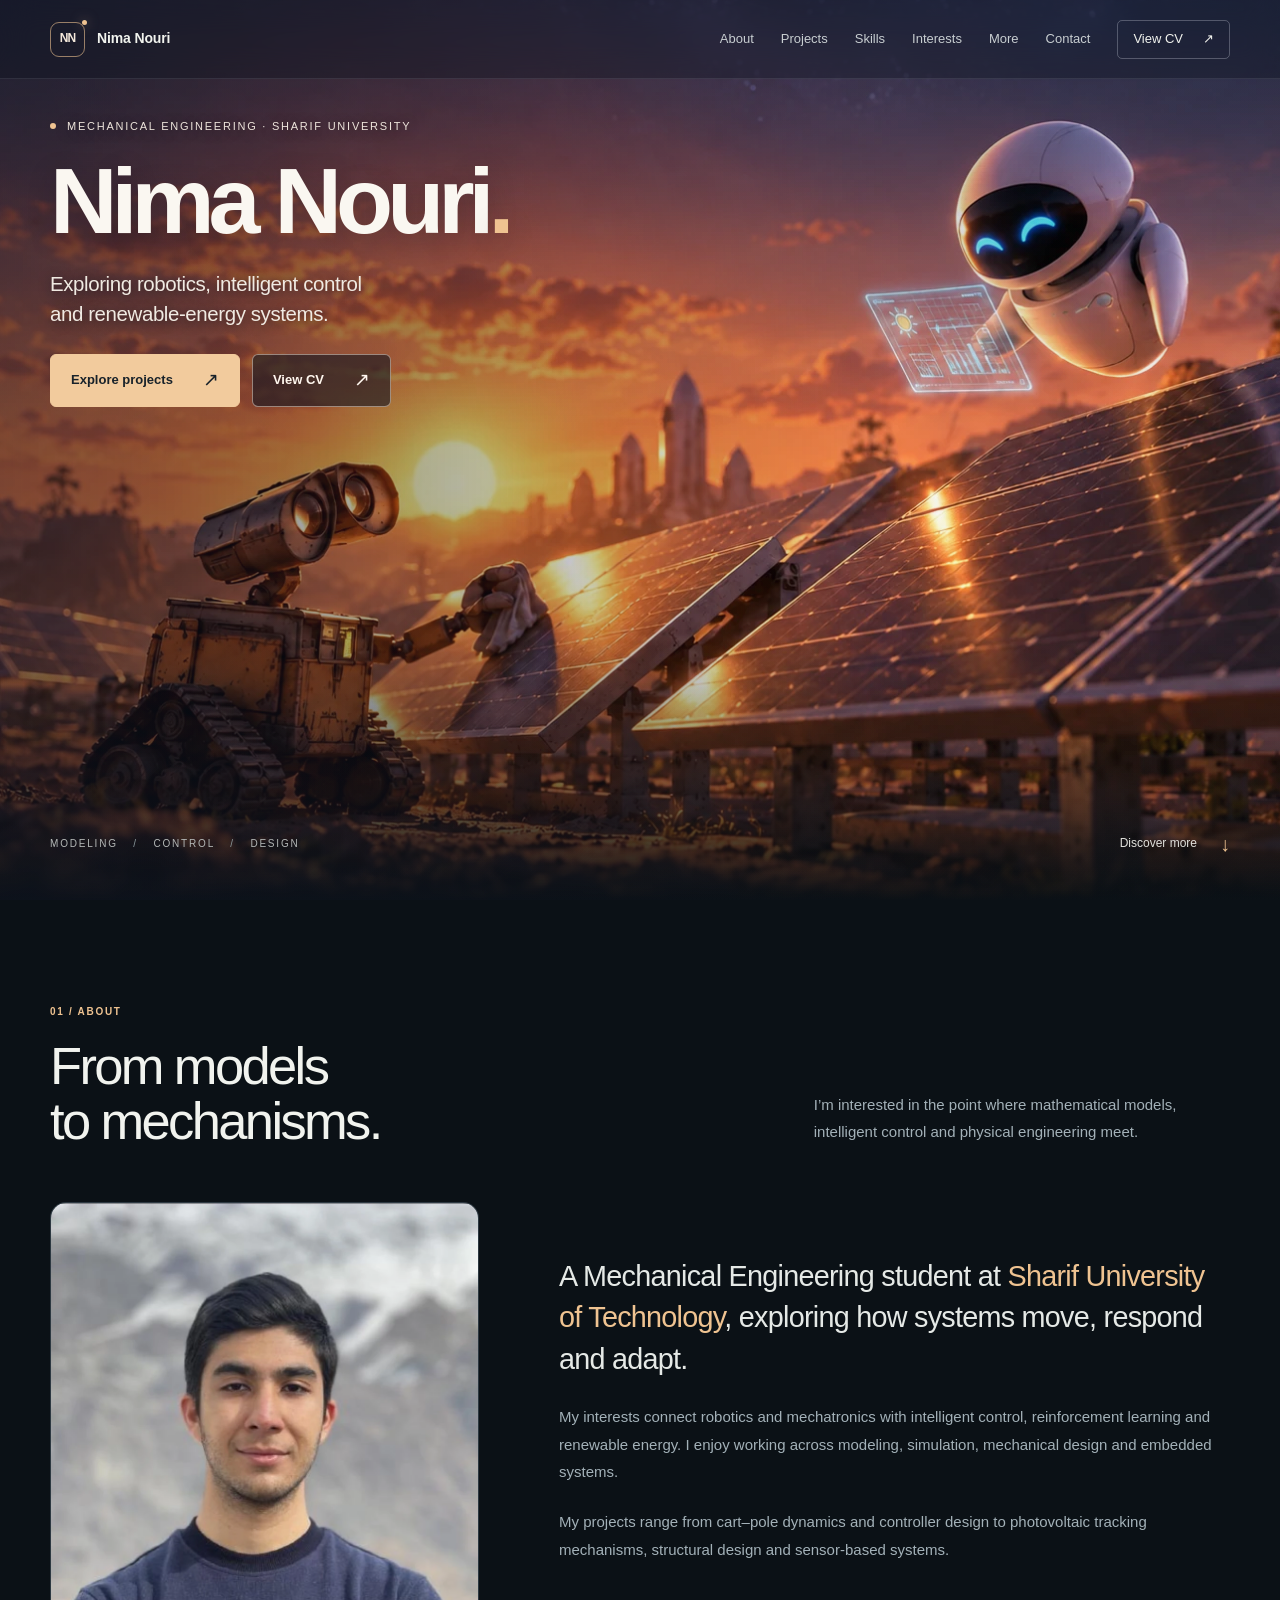
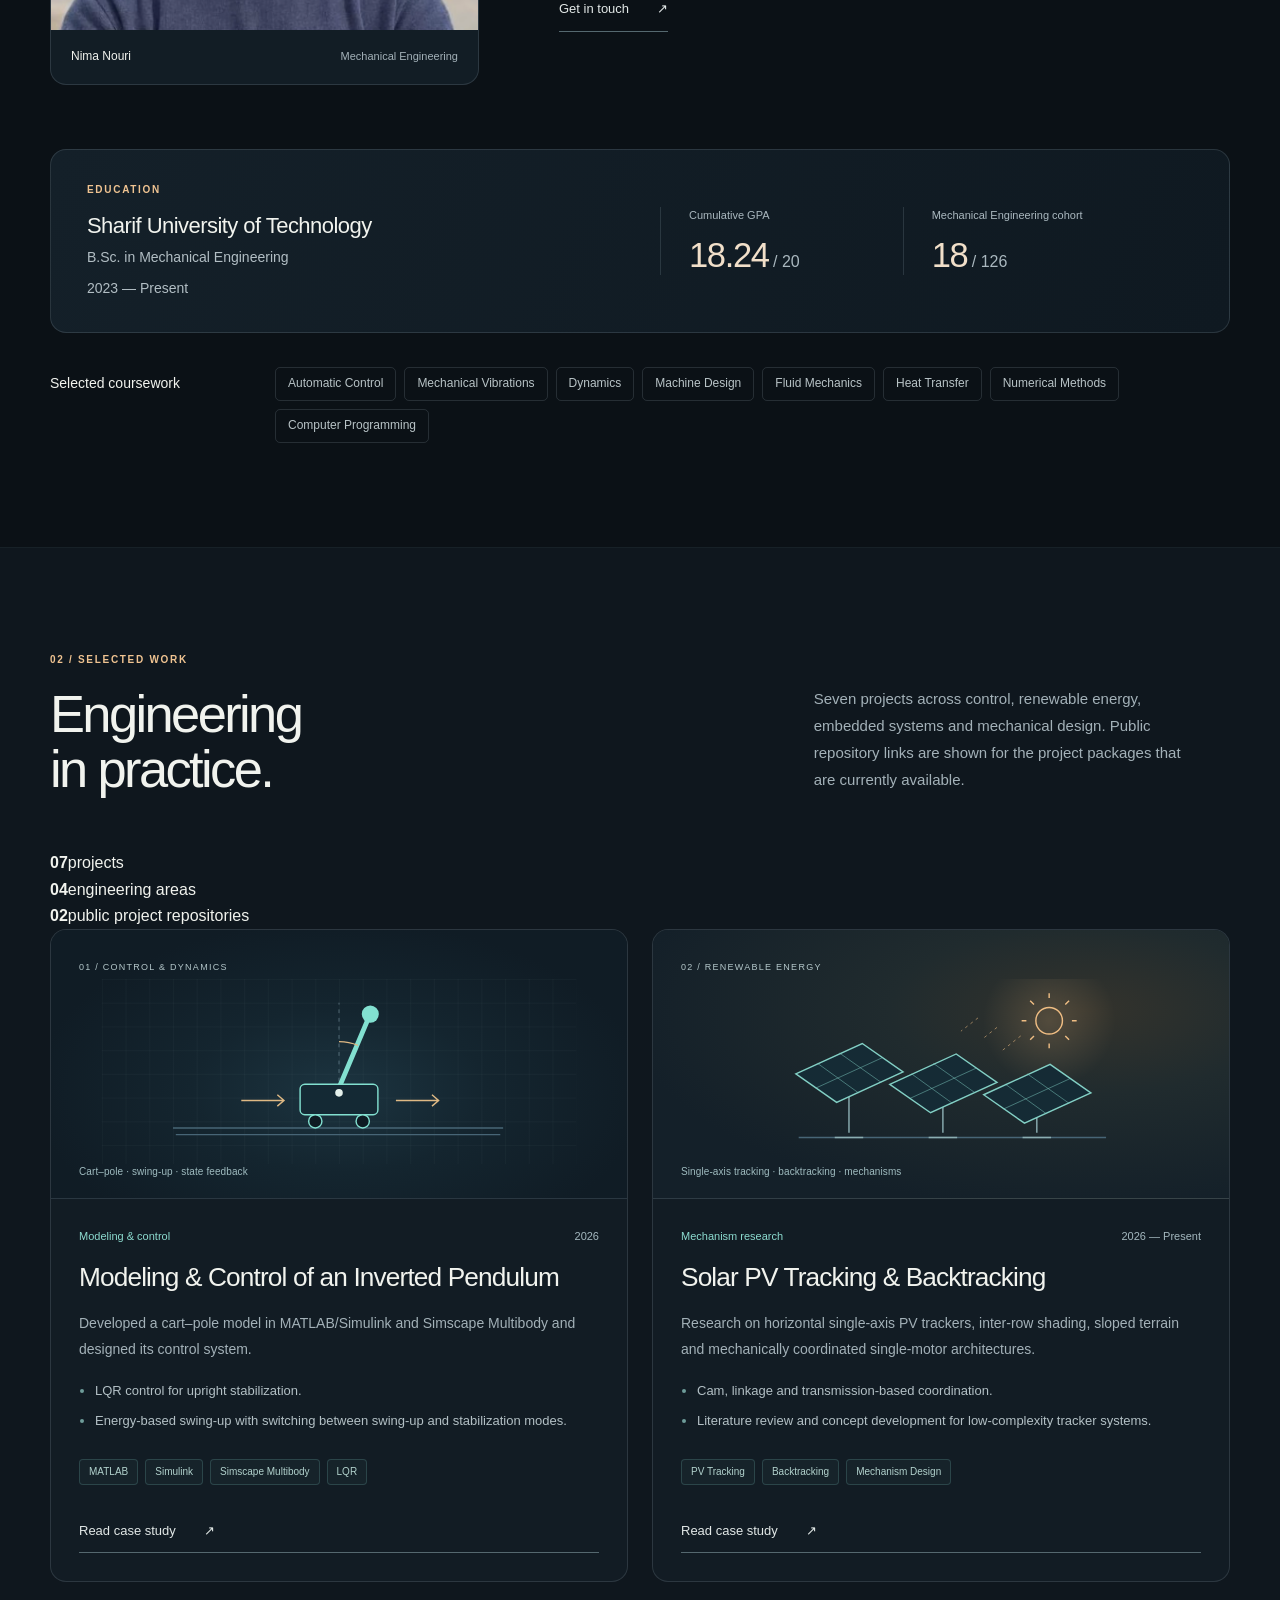
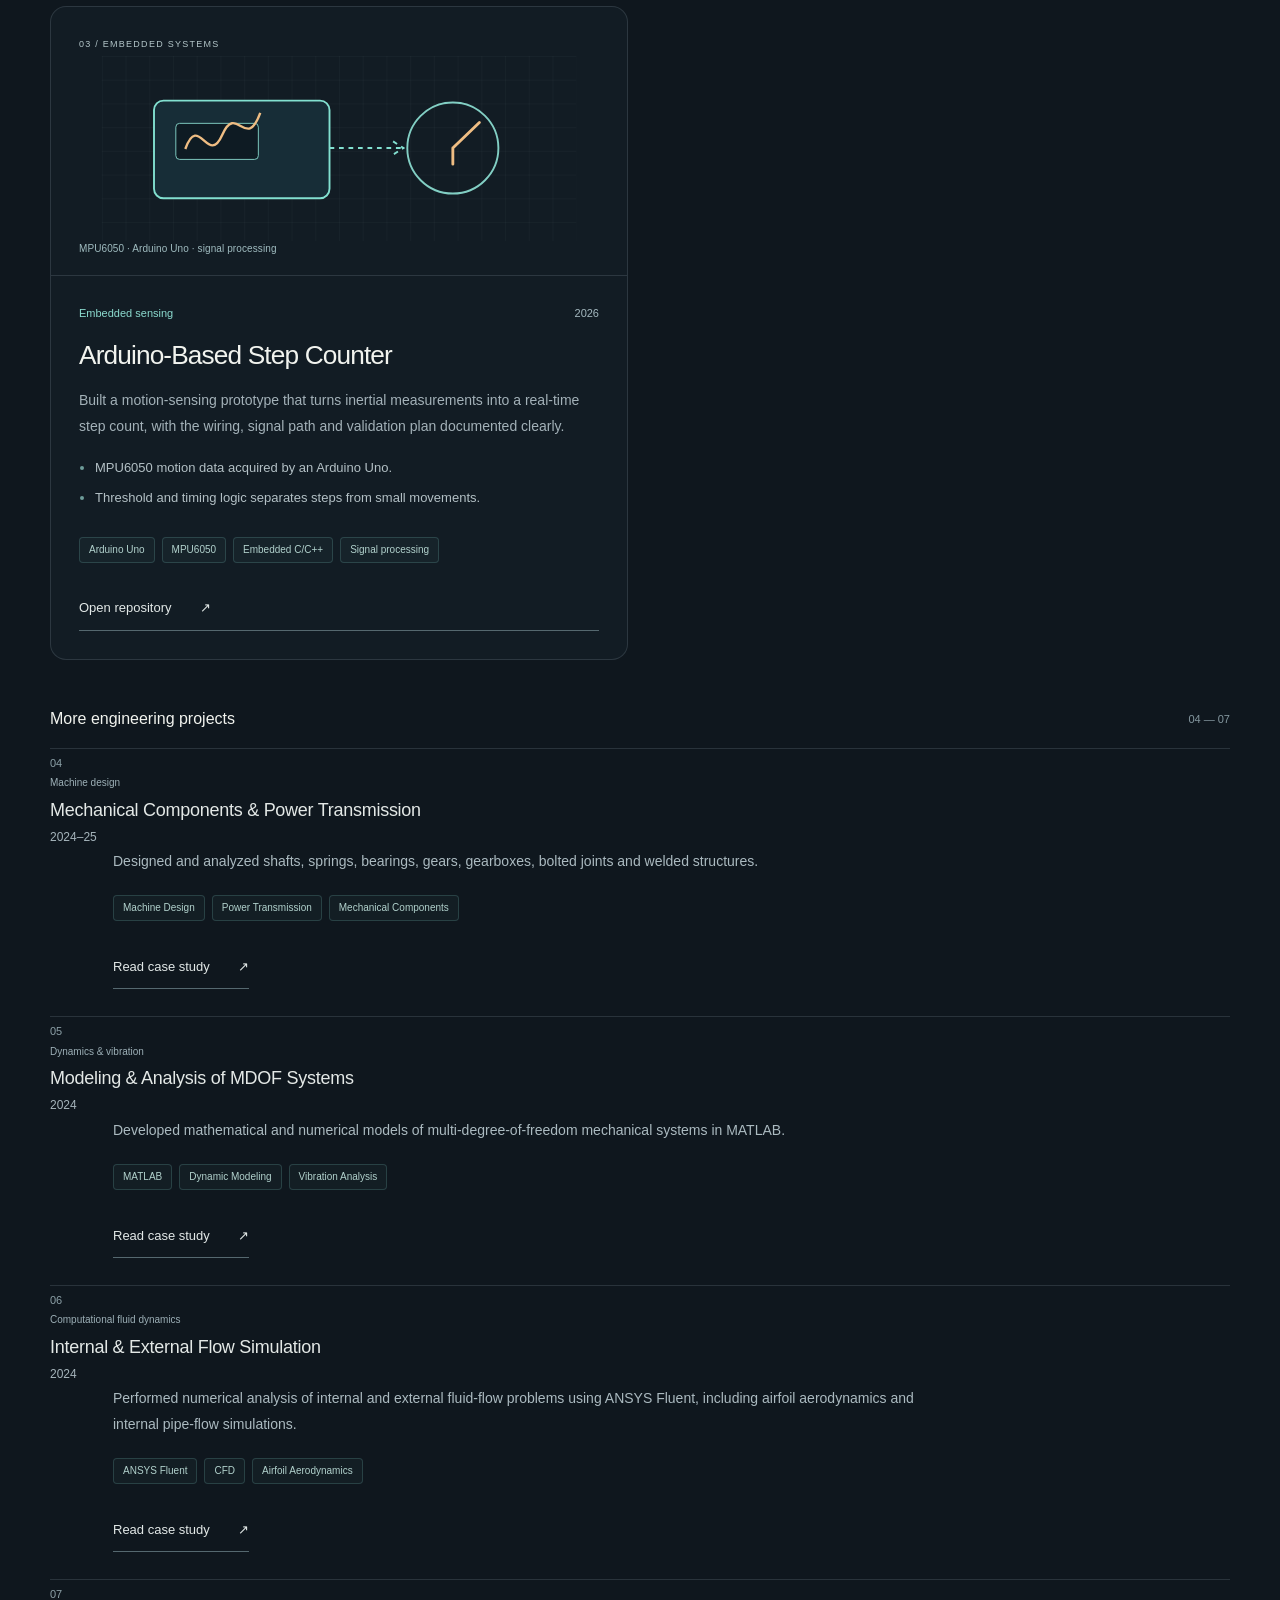
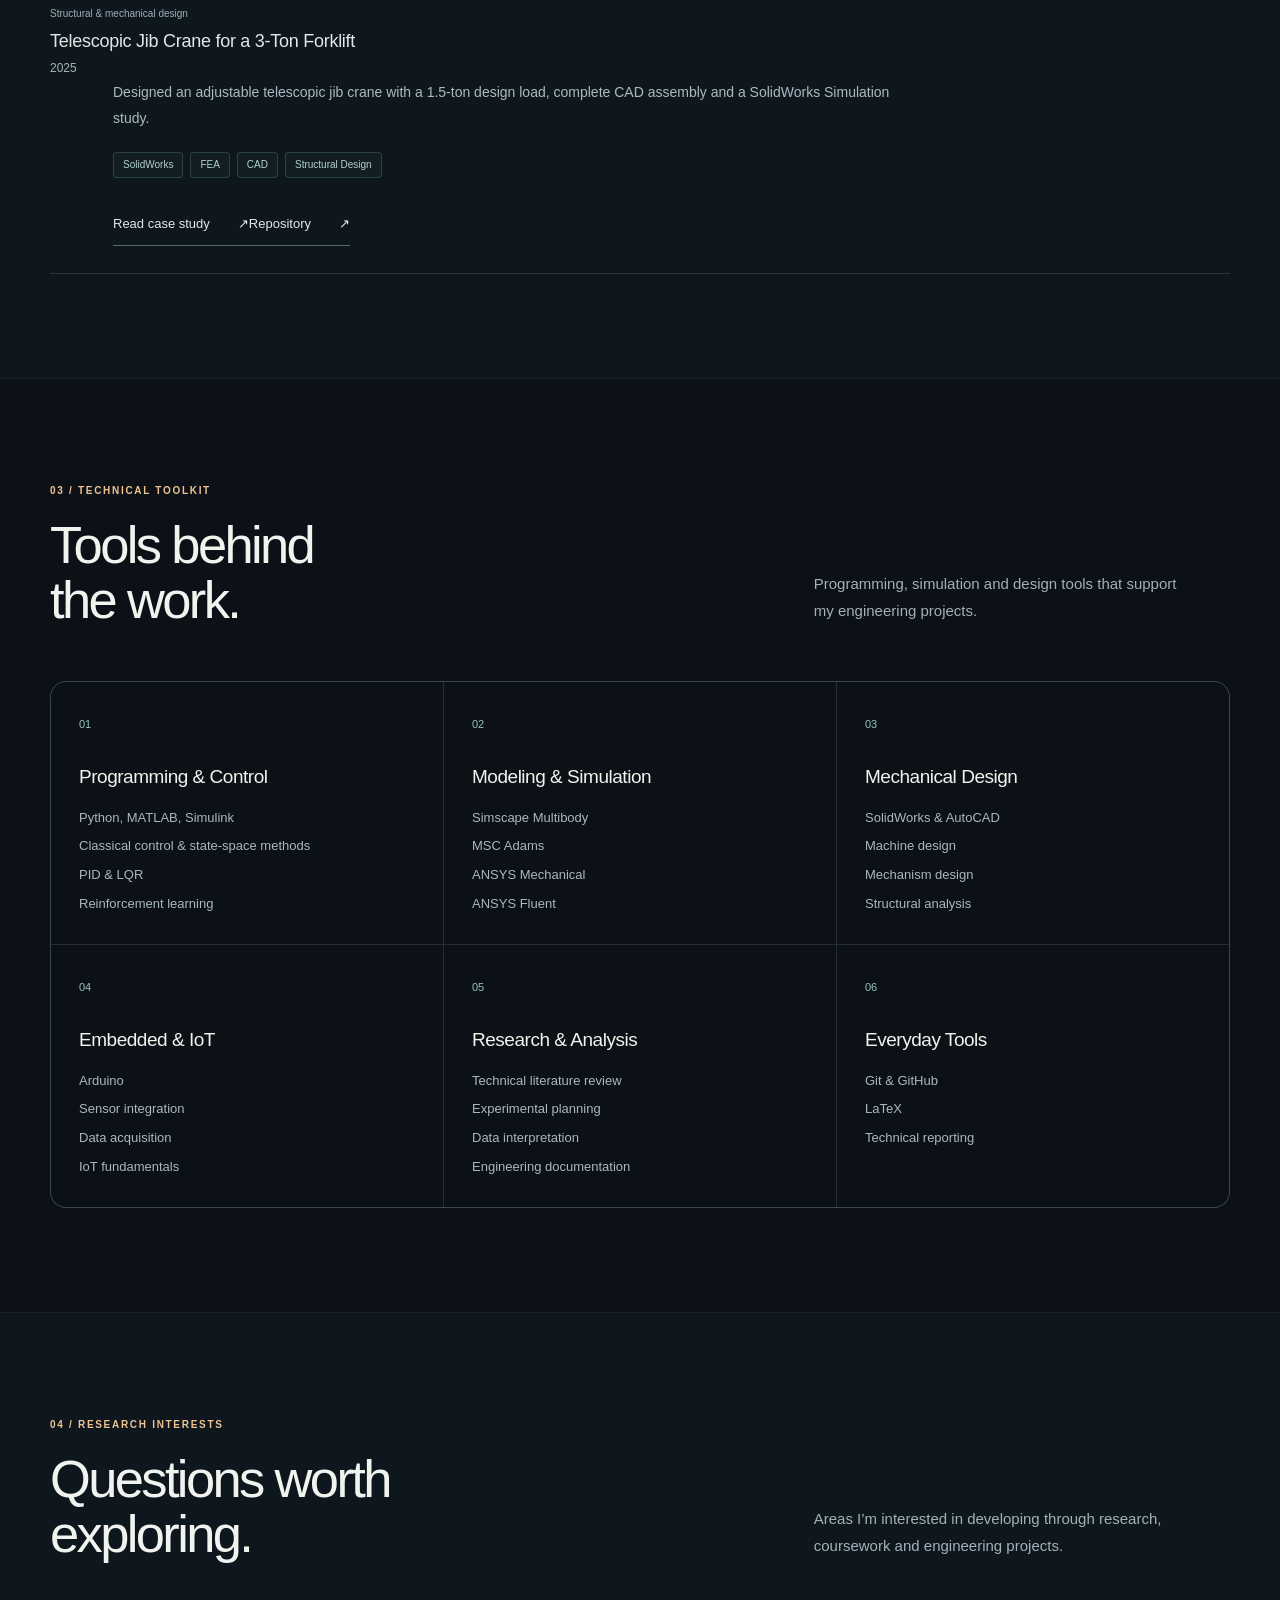
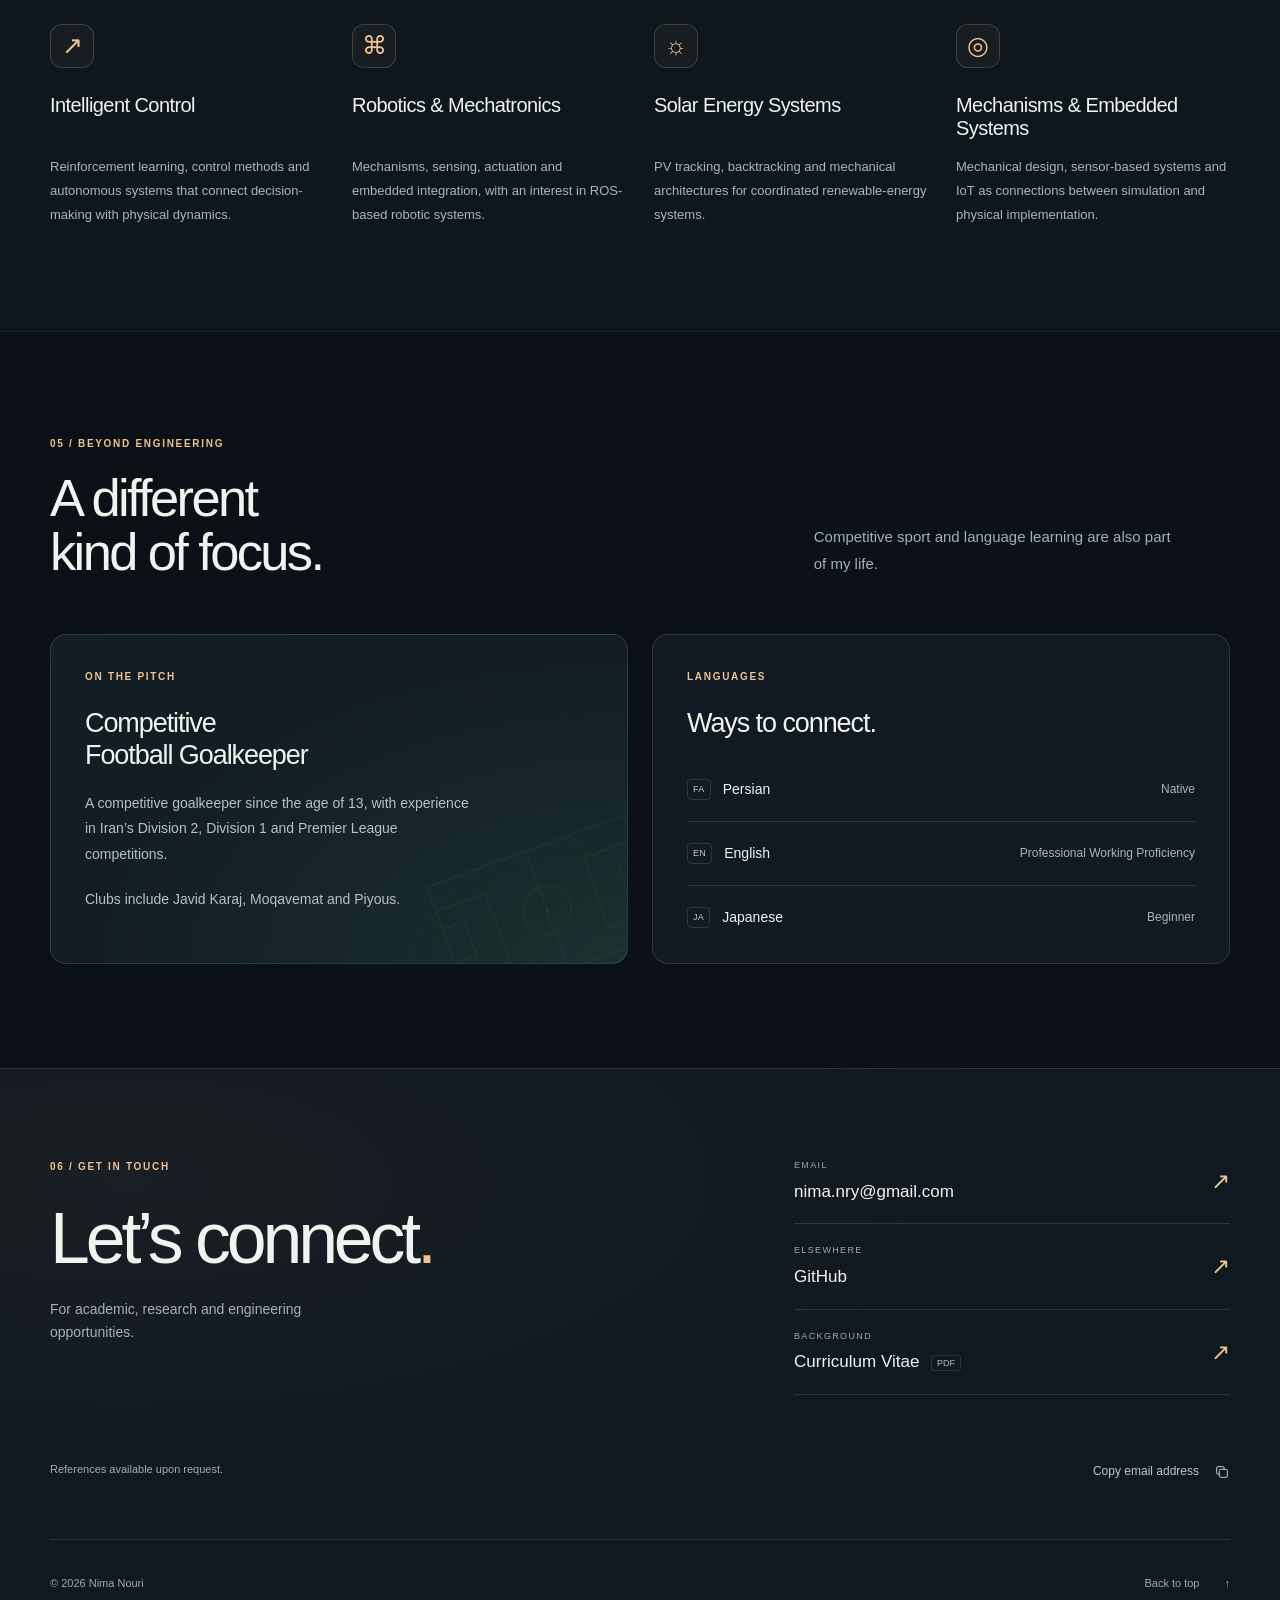
==== index.html @ 1e8398ad "Update index.html" ====
<!doctype html>
<html lang="en">
<head>
  <meta charset="utf-8">
  <meta name="viewport" content="width=device-width, initial-scale=1">
  <meta name="description" content="Nima Nouri | Mechanical Engineering Portfolio. Projects in robotics, intelligent control, mechanical design and renewable energy. Explore projects in robotics, intelligent control, mechanical design and solar energy.">
  <meta name="theme-color" content="#0b1116">
  <meta property="og:type" content="website">
  <meta property="og:title" content="Nima Nouri | Mechanical Engineering Portfolio">
  <meta property="og:description" content="Robotics, intelligent control and renewable-energy systems. Engineering projects and academic background at Sharif University of Technology.">
  <meta property="og:url" content="https://nima-nry.github.io/portfolio/">
  <meta property="og:image" content="https://nima-nry.github.io/portfolio/assets/hero-robot-solar.webp">
  <meta name="twitter:card" content="summary_large_image">
  <meta name="twitter:title" content="Nima Nouri | Mechanical Engineering Portfolio">
  <meta name="twitter:description" content="Robotics, intelligent control, mechanical design and renewable-energy systems.">
  <meta name="twitter:image" content="https://nima-nry.github.io/portfolio/assets/hero-robot-solar.webp">
  <title>Nima Nouri | Mechanical Engineering Portfolio</title>
  <link rel="canonical" href="https://nima-nry.github.io/portfolio/">
  <link rel="icon" href="assets/favicon.svg" type="image/svg+xml">
  <link rel="preload" href="assets/hero-robot-solar.webp" as="image" type="image/webp" fetchpriority="high">
  <link rel="stylesheet" href="styles.css">
  <script src="script.js" defer></script>
  <script type="application/ld+json">{
    "@context":"https://schema.org",
    "@type":"Person",
    "name":"Nima Nouri",
    "url":"https://nima-nry.github.io/portfolio/",
    "sameAs":["https://github.com/nima-nry"],
    "jobTitle":"Mechanical Engineering Student",
    "alumniOf":{"@type":"CollegeOrUniversity","name":"Sharif University of Technology"},
    "knowsAbout":["Robotics","Intelligent control","Mechanical design","Renewable energy"]
  }</script>
</head>
<body>
  <a class="skip-link" href="#main-content">Skip to content</a>
  <header class="site-header">
    <div class="header-inner shell">
      <a class="brand" href="#top" aria-label="Nima Nouri, home">
        <span class="brand-mark" aria-hidden="true">NN<span></span></span>
        <span class="brand-text">Nima Nouri</span>
      </a>
      <nav class="nav" id="primary-navigation" aria-label="Primary navigation">
        <a href="#about">About</a><a href="#projects">Projects</a><a href="#skills">Skills</a><a href="#interests">Interests</a><a href="#beyond">More</a><a href="#contact">Contact</a>
        <a class="nav-cv" href="assets/Nima-Nouri-CV.pdf" target="_blank" rel="noopener noreferrer" aria-label="View CV, PDF, opens in a new tab">View CV <span aria-hidden="true">↗</span></a>
      </nav>
      <button class="menu-button" type="button" aria-label="Open navigation" aria-expanded="false" aria-controls="primary-navigation"><span></span><span></span></button>
    </div>
  </header>

  <main id="main-content" tabindex="-1">
    <section class="hero" id="top" aria-labelledby="hero-title">
      <div class="hero-visual" aria-hidden="true">
        <picture><source srcset="assets/hero-robot-solar.webp" type="image/webp"><img class="hero-image" src="assets/hero-robot-solar.png" width="1683" height="935" alt="" fetchpriority="high" decoding="async"></picture>
      </div>
      <div class="hero-shade" aria-hidden="true"></div>
      <div class="hero-content shell">
        <p class="hero-eyebrow"><span aria-hidden="true"></span> Mechanical Engineering · Sharif University</p>
        <h1 id="hero-title">Nima Nouri<span class="title-dot">.</span></h1>
        <p class="hero-description">Exploring robotics, intelligent control<br class="desktop-break"> and renewable-energy systems.</p>
        <div class="hero-actions">
          <a class="button button-primary" href="#projects">Explore projects <span aria-hidden="true">↗</span></a>
          <a class="button button-ghost" href="assets/Nima-Nouri-CV.pdf" target="_blank" rel="noopener noreferrer" aria-label="View CV, PDF, opens in a new tab">View CV <span aria-hidden="true">↗</span></a>
        </div>
      </div>
      <div class="hero-footer shell"><p>MODELING <span>/</span> CONTROL <span>/</span> DESIGN</p><a class="scroll-link" href="#about">Discover more <span aria-hidden="true">↓</span></a></div>
    </section>

    <section class="section shell" id="about" aria-labelledby="about-title">
      <div class="section-heading reveal">
        <div><p class="eyebrow">01 / ABOUT</p><h2 id="about-title">From models<br>to mechanisms.</h2></div>
        <p>I’m interested in the point where mathematical models, intelligent control and physical engineering meet.</p>
      </div>
      <div class="about-layout">
        <figure class="about-photo reveal">
          <picture><source srcset="assets/nima-profile.webp" type="image/webp"><img src="assets/nima-profile.png" alt="Portrait of Nima Nouri" width="919" height="903" loading="lazy" decoding="async"></picture>
          <figcaption><span>Nima Nouri</span><span>Mechanical Engineering</span></figcaption>
        </figure>
        <div class="about-copy reveal">
          <p class="about-lead">A Mechanical Engineering student at <span>Sharif University of Technology</span>, exploring how systems move, respond and adapt.</p>
          <p>My interests connect robotics and mechatronics with intelligent control, reinforcement learning and renewable energy. I enjoy working across modeling, simulation, mechanical design and embedded systems.</p>
          <p>My projects range from cart–pole dynamics and controller design to photovoltaic tracking mechanisms, structural design and sensor-based systems.</p>
          <a class="text-link" href="#contact">Get in touch <span aria-hidden="true">↗</span></a>
        </div>
      </div>
      <div class="education-card reveal">
        <div class="education-main"><p class="eyebrow">EDUCATION</p><h3>Sharif University of Technology</h3><p>B.Sc. in Mechanical Engineering</p><p class="education-date"><time datetime="2023">2023</time> — Present</p></div>
        <dl class="academic-stats"><div><dt>Cumulative GPA</dt><dd>18.24<span> / 20</span></dd></div><div><dt>Mechanical Engineering cohort</dt><dd>18<span> / 126</span></dd></div></dl>
      </div>
      <div class="coursework reveal"><h3>Selected coursework</h3><ul class="course-list"><li>Automatic Control</li><li>Mechanical Vibrations</li><li>Dynamics</li><li>Machine Design</li><li>Fluid Mechanics</li><li>Heat Transfer</li><li>Numerical Methods</li><li>Computer Programming</li></ul></div>
    </section>

    <section class="section section-tinted" id="projects" aria-labelledby="projects-title">
      <div class="shell">
        <div class="section-heading reveal">
          <div><p class="eyebrow">02 / SELECTED WORK</p><h2 id="projects-title">Engineering<br>in practice.</h2></div>
          <p>Seven projects across control, renewable energy, embedded systems and mechanical design. Public repository links are shown for the project packages that are currently available.</p>
        </div>
        <div class="project-facts reveal" aria-label="Portfolio project summary"><div><strong>07</strong><span>projects</span></div><div><strong>04</strong><span>engineering areas</span></div><div><strong>02</strong><span>public project repositories</span></div></div>
        <div class="featured-projects">
          <article class="featured-card reveal" aria-labelledby="pendulum-title">
            <div class="project-visual control-visual" aria-hidden="true">
              <span class="visual-label">01 / CONTROL &amp; DYNAMICS</span>
              <svg viewBox="0 0 500 195" fill="none" focusable="false">
                <defs><pattern id="control-grid" width="25" height="25" patternUnits="userSpaceOnUse"><path d="M25 0H0V25" stroke="#92b0ba" stroke-opacity=".08"/></pattern></defs>
                <path fill="url(#control-grid)" d="M0 0h500v195H0z"/><path d="M75 157H423M78 164H420" stroke="#476576" stroke-width="1.5"/>
                <path d="M250 117V25" stroke="#92b0ba" stroke-opacity=".5" stroke-dasharray="4 5"/><path d="M249 117L282 39" stroke="#82e0d0" stroke-width="5" stroke-linecap="round"/><circle cx="283" cy="37" r="9" fill="#82e0d0"/>
                <path d="M250 66a51 51 0 0 1 20 4" stroke="#dfb984" stroke-width="1.5"/><rect x="209" y="111" width="82" height="32" rx="5" fill="#142934" stroke="#82e0d0" stroke-width="1.5"/>
                <circle cx="225" cy="150" r="7" fill="#0e1b23" stroke="#82e0d0" stroke-width="1.5"/><circle cx="275" cy="150" r="7" fill="#0e1b23" stroke="#82e0d0" stroke-width="1.5"/><circle cx="250" cy="120" r="4" fill="#e4f0eb"/>
                <path d="M147 128H192m-7-6 7 6-7 6M310 128H355m-7-6 7 6-7 6" stroke="#dfb984" stroke-width="1.5"/>
              </svg>
              <span class="visual-caption">Cart–pole · swing-up · state feedback</span>
            </div>
            <div class="featured-content">
              <div class="project-meta"><span>Modeling &amp; control</span><time datetime="2026">2026</time></div>
              <h3 id="pendulum-title">Modeling &amp; Control of an Inverted Pendulum</h3>
              <p>Developed a cart–pole model in MATLAB/Simulink and Simscape Multibody and designed its control system.</p>
              <ul class="project-points"><li>LQR control for upright stabilization.</li><li>Energy-based swing-up with switching between swing-up and stabilization modes.</li></ul>
              <ul class="tags" aria-label="Project tools"><li>MATLAB</li><li>Simulink</li><li>Simscape Multibody</li><li>LQR</li></ul>
              <a class="text-link" href="projects/inverted-pendulum.html">Read case study <span aria-hidden="true">↗</span></a>
            </div>
          </article>
          <article class="featured-card reveal" aria-labelledby="solar-title">
            <div class="project-visual solar-visual" aria-hidden="true">
              <span class="visual-label">02 / RENEWABLE ENERGY</span>
              <svg viewBox="0 0 500 195" fill="none" focusable="false">
                <defs><radialGradient id="sun-glow"><stop stop-color="#ffca8b" stop-opacity=".17"/><stop offset="1" stop-color="#ffca8b" stop-opacity="0"/></radialGradient></defs>
                <circle cx="364" cy="44" r="70" fill="url(#sun-glow)"/><circle cx="364" cy="44" r="14" stroke="#efbd83" stroke-width="1.5"/>
                <path d="M364 20V15m0 58v-5m24-24h5m-58 0h5m41-17 4-4m-41 41 4-4m33 0 4 4m-41-41 4 4" stroke="#efbd83" stroke-width="1.5"/><path d="M100 167H424" stroke="#476576" stroke-width="1.5"/>
                <g stroke="#8baeb2" stroke-width="1.5"><path d="M153 113v49m-15 5h30M252 124v38m-15 5h30M351 135v27m-15 5h30"/></g>
                <g fill="#152b35" stroke="#82cfc4" stroke-width="1.5"><path d="m97 100 70-32 43 30-70 32zM196 111l70-32 43 30-70 32zM295 122l70-32 43 30-70 32z"/></g>
                <g stroke="#82cfc4" stroke-opacity=".5"><path d="m120 89 43 31m-20-42 44 31m-69 6 70-32M219 100l43 31m-20-42 44 31m-69 6 70-32M318 111l43 31m-20-42 44 31m-69 6 70-32"/></g>
                <path d="m334 60-19 15m-6-24-15 12m-5-22-18 14" stroke="#efbd83" stroke-opacity=".6" stroke-dasharray="3 4"/>
              </svg>
              <span class="visual-caption">Single-axis tracking · backtracking · mechanisms</span>
            </div>
            <div class="featured-content">
              <div class="project-meta"><span>Mechanism research</span><span><time datetime="2026">2026</time> — Present</span></div>
              <h3 id="solar-title">Solar PV Tracking &amp; Backtracking</h3>
              <p>Research on horizontal single-axis PV trackers, inter-row shading, sloped terrain and mechanically coordinated single-motor architectures.</p>
              <ul class="project-points"><li>Cam, linkage and transmission-based coordination.</li><li>Literature review and concept development for low-complexity tracker systems.</li></ul>
              <ul class="tags" aria-label="Project topics"><li>PV Tracking</li><li>Backtracking</li><li>Mechanism Design</li></ul>
              <a class="text-link" href="projects/solar-pv-tracking.html">Read case study <span aria-hidden="true">↗</span></a>
            </div>
          </article>
          <article class="featured-card step-counter-card reveal" aria-labelledby="step-counter-title">
            <div class="project-visual step-counter-visual" aria-hidden="true">
              <span class="visual-label">03 / EMBEDDED SYSTEMS</span>
              <svg viewBox="0 0 500 195" fill="none" focusable="false"><defs><pattern id="step-grid" width="25" height="25" patternUnits="userSpaceOnUse"><path d="M25 0H0V25" stroke="#92b0ba" stroke-opacity=".08"/></pattern></defs><path fill="url(#step-grid)" d="M0 0h500v195H0z"/><rect x="55" y="47" width="185" height="103" rx="10" fill="#172d37" stroke="#82e0d0" stroke-width="2"/><rect x="78" y="71" width="87" height="38" rx="4" fill="#0e1b23" stroke="#82cfc4"/><path d="M88 98c14-39 24 19 39-15s25 18 40-23" stroke="#efbd83" stroke-width="2.5"/><circle cx="370" cy="97" r="48" stroke="#82cfc4" stroke-width="2"/><path d="M370 97l28-27M370 97v17" stroke="#efbd83" stroke-width="3" stroke-linecap="round"/><path d="M240 97h78m-11-7 11 7-11 7" stroke="#82e0d0" stroke-width="2" stroke-dasharray="5 5"/></svg>
              <span class="visual-caption">MPU6050 · Arduino Uno · signal processing</span>
            </div>
            <div class="featured-content">
              <div class="project-meta"><span>Embedded sensing</span><time datetime="2026">2026</time></div>
              <h3 id="step-counter-title">Arduino-Based Step Counter</h3>
              <p>Built a motion-sensing prototype that turns inertial measurements into a real-time step count, with the wiring, signal path and validation plan documented clearly.</p>
              <ul class="project-points"><li>MPU6050 motion data acquired by an Arduino Uno.</li><li>Threshold and timing logic separates steps from small movements.</li></ul>
              <ul class="tags" aria-label="Project tools"><li>Arduino Uno</li><li>MPU6050</li><li>Embedded C/C++</li><li>Signal processing</li></ul>
              <a class="text-link" href="https://github.com/nima-nry/arduino-step-counter" target="_blank" rel="noopener noreferrer">Open repository <span aria-hidden="true">↗</span></a>
            </div>
          </article>
        </div>
        <div class="project-archive reveal">
          <div class="archive-heading"><h3>More engineering projects</h3><span>04 — 07</span></div>
          <article class="project-row"><div class="project-row-main"><span class="project-index">04</span><span class="project-summary"><span class="project-category">Machine design</span><span class="project-name">Mechanical Components &amp; Power Transmission</span></span><span class="project-year"><time datetime="2024">2024</time>–<time datetime="2025">25</time></span></div><div class="project-detail"><p>Designed and analyzed shafts, springs, bearings, gears, gearboxes, bolted joints and welded structures.</p><ul class="tags" aria-label="Project topics"><li>Machine Design</li><li>Power Transmission</li><li>Mechanical Components</li></ul><a class="text-link" href="projects/machine-design.html">Read case study <span aria-hidden="true">↗</span></a></div></article>
          <article class="project-row"><div class="project-row-main"><span class="project-index">05</span><span class="project-summary"><span class="project-category">Dynamics &amp; vibration</span><span class="project-name">Modeling &amp; Analysis of MDOF Systems</span></span><time datetime="2024">2024</time></div><div class="project-detail"><p>Developed mathematical and numerical models of multi-degree-of-freedom mechanical systems in MATLAB.</p><ul class="tags" aria-label="Project tools"><li>MATLAB</li><li>Dynamic Modeling</li><li>Vibration Analysis</li></ul><a class="text-link" href="projects/mdof-vibration.html">Read case study <span aria-hidden="true">↗</span></a></div></article>
          <article class="project-row"><div class="project-row-main"><span class="project-index">06</span><span class="project-summary"><span class="project-category">Computational fluid dynamics</span><span class="project-name">Internal &amp; External Flow Simulation</span></span><time datetime="2024">2024</time></div><div class="project-detail"><p>Performed numerical analysis of internal and external fluid-flow problems using ANSYS Fluent, including airfoil aerodynamics and internal pipe-flow simulations.</p><ul class="tags" aria-label="Project tools"><li>ANSYS Fluent</li><li>CFD</li><li>Airfoil Aerodynamics</li></ul><a class="text-link" href="projects/cfd-simulations.html">Read case study <span aria-hidden="true">↗</span></a></div></article>
          <article class="project-row project-row-crane"><div class="project-row-main"><span class="project-index">07</span><span class="project-summary"><span class="project-category">Structural &amp; mechanical design</span><span class="project-name">Telescopic Jib Crane for a 3-Ton Forklift</span></span><time datetime="2025">2025</time></div><div class="project-detail"><p>Designed an adjustable telescopic jib crane with a 1.5-ton design load, complete CAD assembly and a SolidWorks Simulation study.</p><ul class="tags" aria-label="Project tools"><li>SolidWorks</li><li>FEA</li><li>CAD</li><li>Structural Design</li></ul><div class="project-links"><a class="text-link" href="projects/jib-crane.html">Read case study <span aria-hidden="true">↗</span></a><a class="text-link" href="https://github.com/nima-nry/jib-crane-project" target="_blank" rel="noopener noreferrer">Repository <span aria-hidden="true">↗</span></a></div></div></article>
        </div>
      </div>
    </section>

    <section class="section shell" id="skills" aria-labelledby="skills-title">
      <div class="section-heading reveal"><div><p class="eyebrow">03 / TECHNICAL TOOLKIT</p><h2 id="skills-title">Tools behind<br>the work.</h2></div><p>Programming, simulation and design tools that support my engineering projects.</p></div>
      <div class="skill-groups">
        <article class="skill-group reveal"><span class="skill-number">01</span><h3>Programming &amp; Control</h3><ul><li>Python, MATLAB, Simulink</li><li>Classical control &amp; state-space methods</li><li>PID &amp; LQR</li><li>Reinforcement learning</li></ul></article>
        <article class="skill-group reveal"><span class="skill-number">02</span><h3>Modeling &amp; Simulation</h3><ul><li>Simscape Multibody</li><li>MSC Adams</li><li>ANSYS Mechanical</li><li>ANSYS Fluent</li></ul></article>
        <article class="skill-group reveal"><span class="skill-number">03</span><h3>Mechanical Design</h3><ul><li>SolidWorks &amp; AutoCAD</li><li>Machine design</li><li>Mechanism design</li><li>Structural analysis</li></ul></article>
        <article class="skill-group reveal"><span class="skill-number">04</span><h3>Embedded &amp; IoT</h3><ul><li>Arduino</li><li>Sensor integration</li><li>Data acquisition</li><li>IoT fundamentals</li></ul></article>
        <article class="skill-group reveal"><span class="skill-number">05</span><h3>Research &amp; Analysis</h3><ul><li>Technical literature review</li><li>Experimental planning</li><li>Data interpretation</li><li>Engineering documentation</li></ul></article>
        <article class="skill-group reveal"><span class="skill-number">06</span><h3>Everyday Tools</h3><ul><li>Git &amp; GitHub</li><li>LaTeX</li><li>Technical reporting</li></ul></article>
      </div>
    </section>

    <section class="section section-tinted" id="interests" aria-labelledby="interests-title">
      <div class="shell">
        <div class="section-heading reveal"><div><p class="eyebrow">04 / RESEARCH INTERESTS</p><h2 id="interests-title">Questions worth<br>exploring.</h2></div><p>Areas I’m interested in developing through research, coursework and engineering projects.</p></div>
        <div class="interest-grid">
          <article class="interest-card reveal"><span class="interest-symbol" aria-hidden="true">↗</span><h3>Intelligent Control</h3><p>Reinforcement learning, control methods and autonomous systems that connect decision-making with physical dynamics.</p></article>
          <article class="interest-card reveal"><span class="interest-symbol" aria-hidden="true">⌘</span><h3>Robotics &amp; Mechatronics</h3><p>Mechanisms, sensing, actuation and embedded integration, with an interest in ROS-based robotic systems.</p></article>
          <article class="interest-card reveal"><span class="interest-symbol" aria-hidden="true">☼</span><h3>Solar Energy Systems</h3><p>PV tracking, backtracking and mechanical architectures for coordinated renewable-energy systems.</p></article>
          <article class="interest-card reveal"><span class="interest-symbol" aria-hidden="true">◎</span><h3>Mechanisms &amp; Embedded Systems</h3><p>Mechanical design, sensor-based systems and IoT as connections between simulation and physical implementation.</p></article>
        </div>
      </div>
    </section>

    <section class="section shell" id="beyond" aria-labelledby="beyond-title">
      <div class="section-heading reveal"><div><p class="eyebrow">05 / BEYOND ENGINEERING</p><h2 id="beyond-title">A different<br>kind of focus.</h2></div><p>Competitive sport and language learning are also part of my life.</p></div>
      <div class="beyond-grid">
        <article class="athletics-card reveal"><p class="eyebrow">ON THE PITCH</p><h3>Competitive<br>Football Goalkeeper</h3><p>A competitive goalkeeper since the age of 13, with experience in Iran’s Division 2, Division 1 and Premier League competitions.</p><p>Clubs include Javid Karaj, Moqavemat and Piyous.</p><svg class="pitch-mark" viewBox="0 0 220 140" fill="none" aria-hidden="true" focusable="false"><path d="M10 10h200v120H10zM10 35h50v70H10m0-52h22v34H10m100-77v120m100-95h-50v70h50m0-52h-22v34h22" stroke="currentColor"/><circle cx="110" cy="70" r="23" stroke="currentColor"/><circle cx="110" cy="70" r="2" fill="currentColor"/></svg></article>
        <article class="languages-card reveal"><p class="eyebrow">LANGUAGES</p><h3>Ways to connect.</h3><dl class="language-list"><div><dt><span class="language-code" aria-hidden="true">FA</span>Persian</dt><dd>Native</dd></div><div><dt><span class="language-code" aria-hidden="true">EN</span>English</dt><dd>Professional Working Proficiency</dd></div><div><dt><span class="language-code" aria-hidden="true">JA</span>Japanese</dt><dd>Beginner</dd></div></dl></article>
      </div>
    </section>

    <section class="contact-section" id="contact" aria-labelledby="contact-title">
      <div class="shell">
        <div class="contact-inner reveal">
          <div class="contact-copy"><p class="eyebrow">06 / GET IN TOUCH</p><h2 id="contact-title">Let’s connect<span>.</span></h2><p>For academic, research and engineering opportunities.</p></div>
          <div class="contact-links">
            <a href="mailto:nima.nry@gmail.com"><span><small>EMAIL</small>nima.nry@gmail.com</span><span aria-hidden="true">↗</span></a>
            <a href="https://github.com/nima-nry" target="_blank" rel="noopener noreferrer" aria-label="Nima Nouri on GitHub, opens in a new tab"><span><small>ELSEWHERE</small>GitHub</span><span aria-hidden="true">↗</span></a>
            <a href="assets/Nima-Nouri-CV.pdf" target="_blank" rel="noopener noreferrer" aria-label="View curriculum vitae, PDF, opens in a new tab"><span><small>BACKGROUND</small>Curriculum Vitae <em>PDF</em></span><span aria-hidden="true">↗</span></a>
          </div>
        </div>
        <div class="contact-note"><p>References available upon request.</p><div class="copy-email-wrap"><button class="copy-email" type="button" hidden>Copy email address <svg width="16" height="16" viewBox="0 0 24 24" fill="none" aria-hidden="true" focusable="false"><rect x="8" y="8" width="12" height="12" rx="2" stroke="currentColor" stroke-width="1.5"/><path d="M15 8V5a1 1 0 0 0-1-1H5a1 1 0 0 0-1 1v9a1 1 0 0 0 1 1h3" stroke="currentColor" stroke-width="1.5"/></svg></button><span class="copy-status" role="status" aria-live="polite"></span></div></div>
        <footer class="site-footer"><span>© <span id="year">2026</span> Nima Nouri</span><a href="#top">Back to top <span aria-hidden="true">↑</span></a></footer>
      </div>
    </section>
  </main>
</body>
</html>
---- styles.css ----
:root {
  color-scheme: dark;
  --bg: #0b1116;
  --bg-soft: #0f171e;
  --panel: #121d25;
  --ink: #f1f3ee;
  --muted: #a3b1b8;
  --quiet: #84979f;
  --line: rgba(169, 191, 199, .17);
  --accent: #efc391;
  --mint: #8cdbcf;
  --shell: min(1180px, calc(100% - 96px));
  --radius: 16px;
  font-family: "Helvetica Neue", Helvetica, Arial, sans-serif;
  font-synthesis: none;
}
* { box-sizing: border-box; }
html { scroll-behavior: smooth; scroll-padding-top: 100px; }
body { margin: 0; background: var(--bg); color: var(--ink); font-size: 16px; line-height: 1.65; -webkit-font-smoothing: antialiased; }
::selection { background: #edc391; color: #101820; }
a { color: inherit; text-decoration: none; }
button { font: inherit; color: inherit; cursor: pointer; }
button, a, summary { -webkit-tap-highlight-color: transparent; }
a, button, summary { touch-action: manipulation; }
img { display: block; max-width: 100%; }
picture { display: block; }
svg { display: block; max-width: 100%; }
h1, h2, h3, p, figure { margin: 0; }
h1, h2, h3 { line-height: 1.15; }
button[hidden] { display: none !important; }
:focus-visible { outline: 2px solid var(--accent); outline-offset: 6px; border-radius: 3px; }
main:focus, section[tabindex="-1"]:focus { outline: none; }
.shell { width: var(--shell); margin-inline: auto; }
.skip-link { position: fixed; top: 12px; left: 12px; z-index: 200; padding: 12px 20px; background: var(--accent); color: var(--bg); font-weight: 600; border-radius: 6px; transform: translateY(-160%); }
.skip-link:focus { transform: translateY(0); }

/* Header */
.site-header { position: fixed; inset: 0 0 auto; z-index: 100; border-bottom: 1px solid rgba(224, 231, 239, .1); background: rgba(13, 18, 29, .36); -webkit-backdrop-filter: blur(16px); backdrop-filter: blur(16px); transition: background .2s; }
.site-header.scrolled { background: rgba(11, 17, 22, .95); }
.header-inner { display: flex; align-items: center; justify-content: space-between; gap: 28px; min-height: 78px; }
.brand { display: inline-flex; gap: 12px; align-items: center; flex-shrink: 0; min-height: 44px; }
.brand-text { font-size: 14px; font-weight: 600; letter-spacing: -.01em; }
.brand-mark { position: relative; display: grid; place-items: center; width: 35px; height: 35px; border: 1px solid rgba(239, 195, 145, .6); border-radius: 9px; color: #f4e9db; font-size: 12px; font-weight: 700; letter-spacing: -.07em; }
.brand-mark > span { position: absolute; width: 5px; height: 5px; border-radius: 50%; background: var(--accent); top: -3px; right: -3px; box-shadow: 0 0 12px rgba(239,195,145,.6); }
.nav { display: flex; align-items: center; gap: 27px; font-size: 13px; }
.nav a { display: inline-flex; align-items: center; gap: 20px; min-height: 44px; color: #c8ced1; transition: color .2s; }
.nav a:hover, .nav a[aria-current] { color: var(--accent); }
.nav a[aria-current]:not(.nav-cv) { box-shadow: inset 0 -1px var(--accent); }
.nav .nav-cv { min-height: 39px; padding: 0 15px; border: 1px solid rgba(224, 231, 239, .28); border-radius: 5px; color: var(--ink); }
.nav .nav-cv:hover { border-color: var(--accent); color: var(--accent); }
.menu-button { display: none; width: 44px; height: 44px; padding: 9px; border: 1px solid var(--line); border-radius: 7px; background: rgba(11,17,22,.6); }
.menu-button span { display: block; width: 22px; height: 1.5px; margin: 6px 0; background: var(--ink); transition: transform .2s; }
.menu-button[aria-expanded="true"] span:first-child { transform: translateY(3.75px) rotate(45deg); }
.menu-button[aria-expanded="true"] span:last-child { transform: translateY(-3.75px) rotate(-45deg); }

/* The scenery contains no baked-in text. The interface is always real HTML. */
.hero { --scene-x: 0px; --scene-y: 0px; position: relative; display: flex; flex-direction: column; min-height: 740px; min-height: max(720px, 100svh); isolation: isolate; overflow: hidden; background: #151b27; }
.hero-visual { position: absolute; inset: -15px; z-index: -3; transform: translate3d(var(--scene-x), var(--scene-y), 0); }
.hero-visual picture, .hero-image { width: 100%; height: 100%; }
.hero-image { object-fit: cover; object-position: 53% 50%; }
.hero-shade { position: absolute; inset: 0; z-index: -2; pointer-events: none; background: linear-gradient(90deg, rgba(14,19,32,.52) 0%, rgba(14,19,32,.32) 34%, rgba(14,19,32,.03) 70%), linear-gradient(180deg, rgba(12,18,30,.26) 0%, transparent 48%, transparent 71%, rgba(11,17,22,.48) 89%, var(--bg) 100%); }
.hero-content { padding-top: clamp(110px, 13svh, 180px); padding-bottom: 210px; }
.hero-eyebrow { display: flex; align-items: center; gap: 11px; max-width: 610px; color: #eee5dc; font-size: 11px; font-weight: 500; text-transform: uppercase; letter-spacing: .16em; text-shadow: 0 2px 14px rgba(0,0,0,.35); }
.hero-eyebrow > span { width: 6px; height: 6px; flex-shrink: 0; border-radius: 50%; background: var(--accent); }
.hero h1 { margin-top: 20px; font-size: clamp(72px, min(7.3vw, 11svh), 116px); font-weight: 600; line-height: .98; letter-spacing: -.064em; white-space: nowrap; color: #faf7f1; text-shadow: 0 7px 28px rgba(13,18,29,.23); }
.title-dot { color: var(--accent); }
.hero-description { margin-top: 22px; max-width: 550px; color: #f0eae2; font-size: clamp(18px, 1.6vw, 23px); line-height: 1.5; letter-spacing: -.02em; text-shadow: 0 2px 12px rgba(13,18,29,.75); }
.hero-actions { display: flex; flex-wrap: wrap; gap: 12px; margin-top: 24px; }
.button { display: inline-flex; justify-content: space-between; align-items: center; gap: 30px; min-height: 50px; padding: 12px 20px; border-radius: 6px; font-size: 13px; font-weight: 600; line-height: 1.4; border: 1px solid transparent; transition: background .2s, border-color .2s, transform .2s; }
.button span { font-size: 19px; font-weight: 400; }
.button-primary { background: #f2cb9d; color: #18222a; border-color: #f2cb9d; }
.button-primary:hover { background: #ffdfb7; border-color: #ffdfb7; transform: translateY(-2px); }
.button-ghost { color: #fff7ef; background: rgba(22,24,34,.62); border-color: rgba(255,239,221,.48); }
.button-ghost:hover { border-color: #ffdfb7; background: #252b33; transform: translateY(-2px); }
.hero-footer { display: flex; justify-content: space-between; align-items: center; gap: 20px; margin-top: auto; padding-block: 0 34px; }
.hero-footer p { font-size: 10px; letter-spacing: .18em; color: #b4b8b7; }
.hero-footer p span { margin-inline: 11px; color: #8b9a9d; }
.scroll-link { display: flex; gap: 23px; align-items: center; min-height: 44px; font-size: 12px; color: #e1e1dc; }
.scroll-link span { font-size: 20px; color: var(--accent); }

/* Section typography and spacing */
.section { padding-block: 104px; }
.section-tinted { background: var(--bg-soft); border-block: 1px solid rgba(169,191,199,.055); }
.section-heading { display: grid; grid-template-columns: 1.25fr .75fr; gap: 70px; align-items: end; margin-bottom: 54px; }
.eyebrow { color: var(--accent); font-size: 10px; font-weight: 600; letter-spacing: .17em; line-height: 1.6; text-transform: uppercase; }
.section-heading h2 { margin-top: 19px; font-size: clamp(38px, 4.1vw, 58px); line-height: 1.04; font-weight: 500; letter-spacing: -.05em; }
.section-heading > p { max-width: 370px; margin-bottom: 3px; color: var(--muted); font-size: 15px; line-height: 1.8; }
.reveal { transition: opacity .5s ease, transform .5s ease; }
.reveal-pending { opacity: 0; transform: translateY(16px); }

/* About and education */
.about-layout { display: grid; grid-template-columns: .78fr 1.22fr; gap: 80px; align-items: center; }
.about-photo { overflow: hidden; border: 1px solid var(--line); border-radius: var(--radius); background: var(--panel); }
.about-photo img { width: 100%; height: auto; aspect-ratio: 1 / 1; object-fit: cover; object-position: center; }
.about-photo figcaption { display: flex; justify-content: space-between; flex-wrap: wrap; gap: 4px 15px; padding: 17px 20px; font-size: 12px; }
.about-photo figcaption > span + span { color: var(--muted); font-size: 11px; }
.about-copy p { color: var(--muted); font-size: 15px; line-height: 1.85; }
.about-copy p + p { margin-top: 22px; }
.about-copy .about-lead { color: #e5e9e6; font-size: clamp(24px, 2.25vw, 31px); line-height: 1.45; letter-spacing: -.026em; }
.about-lead span { color: var(--accent); }
.text-link { display: inline-flex; gap: 28px; align-items: center; min-height: 44px; margin-top: 24px; color: #e2e8e7; border-bottom: 1px solid #55686f; font-size: 13px; }
.text-link:hover { color: var(--accent); border-color: var(--accent); }
.education-card { display: grid; grid-template-columns: 1fr 1fr; gap: 40px; align-items: center; margin-top: 64px; padding: 32px 36px; border: 1px solid var(--line); border-radius: var(--radius); background: linear-gradient(115deg, #142029, #0f1921); }
.education-main h3 { margin-top: 15px; font-size: 22px; font-weight: 500; letter-spacing: -.025em; }
.education-main > p:not(.eyebrow) { color: #b2bec4; font-size: 14px; margin-top: 8px; }
.education-main .education-date { color: var(--quiet); font-size: 12px; }
.academic-stats { display: grid; grid-template-columns: .85fr 1.15fr; gap: 28px; margin: 0; }
.academic-stats div { display: flex; flex-direction: column; justify-content: center; gap: 12px; padding-left: 28px; border-left: 1px solid var(--line); }
.academic-stats dt { color: #aab8bf; font-size: 11px; line-height: 1.5; }
.academic-stats dd { margin: 0; color: #f1dfc9; font-size: clamp(28px, 2.7vw, 39px); line-height: 1.15; letter-spacing: -.04em; white-space: nowrap; }
.academic-stats dd span { color: #aab8bf; font-size: 16px; letter-spacing: 0; }
.coursework { display: grid; grid-template-columns: 190px 1fr; gap: 35px; margin-top: 34px; }
.coursework h3 { padding-top: 8px; font-size: 14px; font-weight: 500; }
.course-list { display: flex; flex-wrap: wrap; gap: 8px; margin: 0; padding: 0; list-style: none; }
.course-list li { padding: 6px 12px; border: 1px solid var(--line); border-radius: 5px; font-size: 12px; color: #b8c3c6; }

/* Projects */
.featured-projects { display: grid; grid-template-columns: 1fr 1fr; gap: 24px; }
.featured-card { min-width: 0; display: flex; flex-direction: column; overflow: hidden; border: 1px solid var(--line); border-radius: var(--radius); background: #121c24; }
.project-visual { position: relative; min-height: 258px; padding: 22px 28px 18px; border-bottom: 1px solid var(--line); }
.control-visual { background: radial-gradient(ellipse at 50% 60%, #1c3440 0%, #14252f 36%, #101c25 75%); }
.solar-visual { background: radial-gradient(ellipse at 75% 30%, #34332c 0%, #202b2e 32%, #142029 75%); }
.visual-label { font-size: 9px; font-weight: 500; letter-spacing: .14em; color: #b4c7ca; }
.project-visual svg { width: 100%; height: 185px; }
.visual-caption { display: block; font-size: 10px; letter-spacing: .01em; color: #9fbbbf; }
.featured-content { display: flex; flex-direction: column; flex: 1; padding: 28px; }
.project-meta { display: flex; flex-wrap: wrap; justify-content: space-between; gap: 4px 16px; font-size: 11px; color: #a4b8bf; }
.project-meta > :first-child { color: var(--mint); }
.featured-content h3 { margin-top: 17px; font-size: clamp(23px, 2.05vw, 29px); font-weight: 500; letter-spacing: -.033em; line-height: 1.18; }
.featured-content > p { margin-top: 18px; color: var(--muted); font-size: 14px; line-height: 1.8; }
.project-points { margin: 17px 0 24px; padding-left: 16px; color: #b3c0c5; font-size: 13px; line-height: 1.8; }
.project-points li + li { margin-top: 7px; }
.project-points li::marker { color: #6e9c9a; }
.tags { display: flex; flex-wrap: wrap; gap: 7px; list-style: none; padding: 0; margin: 20px 0 0; }
.tags li { padding: 4px 9px; border: 1px solid rgba(140,219,207,.18); border-radius: 4px; color: #b1d1cc; background: rgba(140,219,207,.035); font-size: 10px; line-height: 1.6; }
.featured-content > .tags { margin-top: auto; padding-top: 3px; }
.project-archive { margin-top: 50px; }
.archive-heading { display: flex; justify-content: space-between; align-items: center; gap: 25px; padding-bottom: 20px; border-bottom: 1px solid var(--line); }
.archive-heading h3 { font-size: 16px; font-weight: 500; }
.archive-heading > span { color: var(--quiet); font-size: 11px; }
.project-row { border-bottom: 1px solid var(--line); }
.project-row summary { display: grid; grid-template-columns: 35px 1fr 74px 24px; align-items: center; gap: 20px; padding: 24px 8px; list-style: none; cursor: pointer; }
.project-row summary::-webkit-details-marker { display: none; }
.project-row summary::marker { content: ""; }
.project-row summary:hover .project-name, .project-row[open] .project-name { color: var(--accent); }
.project-index { color: #8ca0a7; font-size: 11px; }
.project-summary { display: flex; flex-direction: column; gap: 6px; min-width: 0; }
.project-category { color: #9cafb6; font-size: 10px; }
.project-name { color: #e3e8e6; font-size: 18px; line-height: 1.4; letter-spacing: -.015em; transition: color .2s; }
.project-row time, .project-year { color: #a5b4bb; font-size: 12px; text-align: right; }
.expand-icon { position: relative; width: 24px; height: 24px; color: var(--accent); }
.expand-icon::before, .expand-icon::after { position: absolute; top: 11px; left: 6px; width: 12px; height: 1px; content: ""; background: currentColor; }
.expand-icon::after { transform: rotate(90deg); transition: transform .2s; }
.project-row[open] .expand-icon::after { transform: rotate(0); }
.project-detail { max-width: 920px; padding: 0 55px 27px 63px; }
.project-detail > p { color: #abbac0; font-size: 14px; line-height: 1.85; }

/* Toolkit and interests */
.skill-groups { display: grid; grid-template-columns: repeat(3, 1fr); gap: 1px; overflow: hidden; border: 1px solid var(--line); border-radius: var(--radius); background: var(--line); }
.skill-group { padding: 28px; background: var(--bg); }
.skill-number { color: #95c4bd; font-size: 11px; }
.skill-group h3 { margin-top: 29px; margin-bottom: 18px; font-size: 19px; font-weight: 500; letter-spacing: -.025em; }
.skill-group ul { list-style: none; padding: 0; margin: 0; color: #aab9bf; font-size: 13px; line-height: 1.9; }
.skill-group li + li { margin-top: 4px; }
.interest-grid { display: grid; grid-template-columns: repeat(4, 1fr); gap: 28px; }
.interest-card { padding: 8px 0 0; }
.interest-symbol { display: inline-grid; place-items: center; width: 44px; height: 44px; margin-bottom: 26px; border: 1px solid rgba(239,195,145,.2); border-radius: 12px; color: var(--accent); font-size: 25px; line-height: 1; background: rgba(239,195,145,.035); }
.interest-card h3 { max-width: 245px; margin-bottom: 15px; min-height: 46px; font-size: 20px; font-weight: 500; letter-spacing: -.028em; }
.interest-card p { color: #a6b6bd; font-size: 13px; line-height: 1.85; }

/* Beyond engineering */
.beyond-grid { display: grid; grid-template-columns: 1fr 1fr; gap: 24px; }
.athletics-card, .languages-card { position: relative; overflow: hidden; padding: 34px; border: 1px solid var(--line); border-radius: var(--radius); }
.athletics-card { background: radial-gradient(ellipse at 100% 100%, rgba(50,94,79,.3), transparent 65%), #121e23; }
.athletics-card h3, .languages-card h3 { position: relative; margin-top: 23px; font-size: 27px; letter-spacing: -.04em; font-weight: 500; line-height: 1.18; }
.athletics-card > p:not(.eyebrow) { position: relative; z-index: 1; max-width: 390px; margin-top: 19px; color: #b5c2c5; font-size: 14px; line-height: 1.85; }
.pitch-mark { position: absolute; bottom: -20px; right: -35px; width: 230px; color: #4e9e82; opacity: .11; transform: rotate(-20deg); pointer-events: none; }
.languages-card { background: #111a22; }
.language-list { margin: 18px 0 0; }
.language-list > div { display: grid; grid-template-columns: 1fr 1.1fr; align-items: center; gap: 20px; padding: 20px 0; border-bottom: 1px solid var(--line); }
.language-list > div:last-child { border-bottom: 0; padding-bottom: 0; }
.language-list dt { display: flex; align-items: center; gap: 12px; font-size: 14px; }
.language-code { color: #b9d2cd; border: 1px solid var(--line); border-radius: 4px; padding: 2px 5px; font-size: 9px; letter-spacing: .04em; }
.language-list dd { margin: 0; color: #a6b6bd; font-size: 12px; text-align: right; line-height: 1.5; }

/* Contact */
.contact-section { position: relative; padding-top: 90px; border-top: 1px solid var(--line); background: radial-gradient(ellipse at 10% 20%, rgba(108,87,65,.1), transparent 55%), #101820; }
.contact-inner { display: grid; grid-template-columns: 1.2fr .8fr; gap: 90px; }
.contact-copy h2 { margin-top: 26px; font-size: clamp(44px, 5.6vw, 76px); font-weight: 500; line-height: 1.05; letter-spacing: -.058em; }
.contact-copy h2 > span { color: var(--accent); }
.contact-copy > p:last-child { max-width: 310px; margin-top: 22px; color: var(--muted); font-size: 14px; }
.contact-links a { display: flex; justify-content: space-between; align-items: center; gap: 15px; padding: 20px 0; border-bottom: 1px solid var(--line); font-size: 17px; line-height: 1.4; transition: color .2s; }
.contact-links a:first-child { padding-top: 0; }
.contact-links a:hover { color: var(--accent); }
.contact-links a > span:first-child { min-width: 0; overflow-wrap: anywhere; }
.contact-links small { display: block; margin-bottom: 8px; color: #9cabb3; font-size: 9px; letter-spacing: .15em; }
.contact-links em { margin-left: 7px; padding: 2px 5px; border: 1px solid var(--line); border-radius: 3px; font-size: 9px; font-style: normal; color: #aebcc1; vertical-align: middle; }
.contact-links a > span + span { color: var(--accent); font-size: 23px; }
.contact-note { display: flex; justify-content: space-between; align-items: start; gap: 30px; margin-top: 55px; padding-bottom: 45px; }
.contact-note > p { color: #9daeb6; font-size: 11px; padding-top: 10px; }
.copy-email-wrap { position: relative; text-align: right; }
.copy-email { display: inline-flex; align-items: center; gap: 15px; min-height: 44px; padding: 0 0 0 10px; border: none; background: none; font-size: 12px; color: #bbc8cb; }
.copy-email:hover { color: var(--accent); }
.copy-status { display: block; position: absolute; top: 42px; right: 0; width: 240px; color: var(--accent); font-size: 10px; }
.site-footer { display: flex; justify-content: space-between; align-items: center; gap: 24px; border-top: 1px solid var(--line); padding: 21px 0; font-size: 11px; color: #9bacb3; }
.site-footer a { display: flex; align-items: center; gap: 25px; min-height: 44px; }
.site-footer a:hover { color: var(--accent); }

/* Compact desktops and tablets */
@media (max-width: 1100px) {
  :root { --shell: calc(100% - 64px); }
  .nav { gap: 20px; }
  .about-layout { gap: 44px; }
  .education-card { padding: 28px; gap: 24px; }
  .academic-stats { gap: 17px; }
  .academic-stats div { padding-left: 20px; }
  .academic-stats dd { font-size: 31px; }
  .interest-grid { grid-template-columns: 1fr 1fr; gap: 36px 50px; }
  .interest-card h3 { max-width: none; min-height: auto; }
  .contact-inner { gap: 55px; }
}
@media (max-width: 900px) {
  :root { --shell: calc(100% - 48px); }
  .header-inner { min-height: 70px; }
  .js .menu-button { display: block; flex-shrink: 0; }
  .js .nav { display: none; position: absolute; inset: 80px 24px auto; flex-direction: column; align-items: stretch; gap: 2px; padding: 13px; border: 1px solid #37434c; border-radius: 12px; background: #111b24; box-shadow: 0 24px 50px rgba(0,0,0,.4); max-height: calc(100dvh - 100px); overflow-y: auto; }
  .js .nav.open { display: flex; }
  .js .nav a { min-height: 44px; padding: 10px 14px; border-radius: 6px; }
  .js .nav a[aria-current] { background: #202e37; box-shadow: none; }
  .js .nav .nav-cv { margin-top: 7px; justify-content: space-between; }
  html:not(.js) .header-inner { flex-wrap: wrap; gap: 0; padding-top: 8px; }
  html:not(.js) .nav { width: 100%; overflow-x: auto; gap: 22px; padding-bottom: 8px; font-size: 12px; }
  html:not(.js) .nav a { flex-shrink: 0; }
  .hero { min-height: max(810px, 100svh); background: var(--bg); }
  .hero-visual { inset: 0 0 auto; height: clamp(420px, 56svh, 570px); transform: none; }
  .hero-image { object-position: 59% 45%; }
  .hero-shade { background: linear-gradient(180deg, rgba(11,17,22,.22) 0px, transparent 160px, transparent 260px, rgba(11,17,22,.12) 330px, var(--bg) clamp(420px, 56svh, 570px)); }
  .hero-content { padding-top: clamp(410px, 54svh, 548px); padding-bottom: 46px; }
  .hero-eyebrow { font-size: 10px; letter-spacing: .12em; color: #c8bbaa; }
  .hero h1 { font-size: clamp(58px, 10vw, 82px); margin-top: 20px; }
  .hero-description { margin-top: 20px; font-size: 20px; max-width: 540px; color: #c9d1d1; text-shadow: none; }
  .hero-actions { margin-top: 26px; }
  .hero-footer { padding-bottom: 24px; }
  .section { padding-block: 80px; }
  .section-heading { gap: 35px; margin-bottom: 42px; }
  .section-heading h2 { font-size: 45px; }
  .section-heading > p { font-size: 14px; }
  .about-layout { gap: 32px; grid-template-columns: .85fr 1.15fr; align-items: start; }
  .about-copy .about-lead { font-size: 25px; }
  .about-copy p { font-size: 14px; }
  .education-card { grid-template-columns: 1fr; gap: 28px; margin-top: 44px; }
  .academic-stats { grid-template-columns: 1fr 1fr; gap: 24px; border-top: 1px solid var(--line); padding-top: 24px; }
  .academic-stats div { border-left: none; padding-left: 0; }
  .academic-stats dd { font-size: 36px; }
  .coursework { grid-template-columns: 1fr; gap: 16px; }
  .featured-projects { gap: 18px; }
  .featured-content { padding: 23px; }
  .project-visual { padding: 18px 20px; min-height: 235px; }
  .project-visual svg { height: 160px; }
  .featured-content h3 { font-size: 25px; }
  .skill-groups { grid-template-columns: repeat(2, 1fr); }
  .athletics-card, .languages-card { padding: 26px; }
  .language-list > div { grid-template-columns: 1fr; gap: 8px; padding-block: 15px; }
  .language-list dd { text-align: left; margin-left: 38px; }
  .contact-inner { grid-template-columns: 1fr 1fr; gap: 40px; }
  .contact-copy h2 { font-size: 51px; }
}

/* Phones: the image and text have their own space, with no blurred cover-up. */
@media (max-width: 600px) {
  :root { --shell: calc(100% - 40px); --radius: 12px; }
  html { scroll-padding-top: 88px; }
  .header-inner { min-height: 66px; }
  .brand-text { font-size: 13px; }
  .brand-mark { width: 31px; height: 31px; font-size: 11px; }
  .js .nav { inset: 76px 20px auto; }
  .hero { --mobile-scene-height: clamp(270px, 78vw, 410px); min-height: max(760px, 100svh); }
  .hero-visual { top: 54px; height: var(--mobile-scene-height); }
  .hero-image { object-position: 50% 50%; }
  .hero-shade { top: 54px; height: var(--mobile-scene-height); background: linear-gradient(180deg, transparent 50%, rgba(11,17,22,.08) 68%, var(--bg) 100%); }
  .hero-content { padding-top: calc(var(--mobile-scene-height) + 74px); padding-bottom: 32px; }
  .hero-eyebrow { max-width: 360px; font-size: 9px; letter-spacing: .08em; gap: 8px; }
  .hero h1 { font-size: clamp(51px, 13.5vw, 78px); margin-top: 18px; }
  .hero-description { font-size: 18px; line-height: 1.6; margin-top: 18px; }
  .desktop-break { display: none; }
  .hero-actions { display: grid; grid-template-columns: 1.25fr 1fr; gap: 10px; max-width: 400px; margin-top: 24px; }
  .button { gap: 12px; padding: 12px 15px; font-size: 12px; }
  .button span { font-size: 17px; }
  .hero-footer { gap: 12px; align-items: center; padding-bottom: 18px; }
  .hero-footer p { font-size: 8px; letter-spacing: .06em; }
  .hero-footer p span { margin-inline: 5px; }
  .scroll-link { font-size: 10px; gap: 9px; }
  .section { padding-block: 65px; }
  .section-heading { grid-template-columns: 1fr; gap: 22px; margin-bottom: 34px; }
  .section-heading h2 { font-size: 43px; margin-top: 16px; }
  .section-heading > p { max-width: 420px; font-size: 14px; }
  .eyebrow { font-size: 9px; letter-spacing: .14em; }
  .about-layout { grid-template-columns: 1fr; gap: 32px; }
  .about-photo { max-width: 420px; }
  .about-copy .about-lead { font-size: 26px; }
  .about-copy p + p { margin-top: 19px; }
  .education-card { padding: 24px; margin-top: 34px; gap: 22px; }
  .education-main h3 { font-size: 21px; line-height: 1.25; }
  .academic-stats { gap: 14px; padding-top: 22px; }
  .academic-stats dt { font-size: 10px; }
  .academic-stats dd { font-size: 31px; }
  .academic-stats dd span { font-size: 13px; }
  .coursework { margin-top: 27px; }
  .course-list { gap: 7px; }
  .course-list li { font-size: 11px; padding: 6px 9px; }
  .featured-projects { grid-template-columns: 1fr; gap: 22px; }
  .featured-content { padding: 24px; }
  .project-visual { padding-inline: 24px; }
  .project-visual svg { height: 178px; }
  .featured-content h3 { font-size: 26px; }
  .featured-content > p { font-size: 14px; }
  .project-archive { margin-top: 36px; }
  .archive-heading h3 { font-size: 14px; }
  .archive-heading > span { font-size: 10px; }
  .project-row summary { grid-template-columns: 20px minmax(0, 1fr) 22px; gap: 13px; padding: 22px 0; }
  .project-row summary > time, .project-row .project-year { grid-column: 2; grid-row: 2; text-align: left; margin-top: -5px; font-size: 11px; }
  .project-row .expand-icon { grid-column: 3; grid-row: 1; }
  .project-name { font-size: 17px; }
  .project-category { font-size: 9px; }
  .project-detail { padding: 0 8px 25px 33px; }
  .project-detail > p { font-size: 13px; }
  .skill-group { padding: 22px 18px; }
  .skill-group h3 { font-size: 17px; line-height: 1.25; margin-top: 24px; }
  .skill-group ul { font-size: 12px; line-height: 1.8; }
  .skill-group li + li { margin-top: 8px; }
  .interest-grid { grid-template-columns: 1fr 1fr; gap: 32px 24px; }
  .interest-symbol { margin-bottom: 18px; width: 40px; height: 40px; font-size: 23px; }
  .interest-card h3 { font-size: 19px; line-height: 1.2; }
  .interest-card p { font-size: 12px; }
  .beyond-grid { grid-template-columns: 1fr; gap: 20px; }
  .athletics-card, .languages-card { padding: 27px; }
  .language-list > div { grid-template-columns: 1fr 1.1fr; gap: 14px; padding-block: 19px; }
  .language-list dd { margin-left: 0; text-align: right; }
  .contact-section { padding-top: 65px; }
  .contact-inner { grid-template-columns: 1fr; gap: 40px; }
  .contact-copy h2 { font-size: 56px; }
  .contact-copy > p:last-child { margin-top: 20px; }
  .contact-links a { font-size: 18px; }
  .contact-note { flex-direction: column; gap: 14px; margin-top: 28px; padding-bottom: 40px; }
  .contact-note > p { padding-top: 0; }
  .copy-email-wrap { text-align: left; }
  .copy-email { padding-left: 0; }
  .copy-status { left: 0; right: auto; }
  .site-footer { padding-block: 17px; font-size: 10px; }
}
@media (max-width: 360px) {
  :root { --shell: calc(100% - 32px); }
  .hero-eyebrow { font-size: 8px; letter-spacing: .04em; }
  .hero h1 { font-size: 50px; }
  .hero-description { font-size: 17px; }
  .hero-footer p { font-size: 7px; }
  .hero-footer p span { margin-inline: 3px; }
  .section-heading h2 { font-size: 38px; }
  .academic-stats dd { font-size: 27px; }
  .education-card { padding: 21px; }
  .skill-groups, .interest-grid { grid-template-columns: 1fr; }
  .skill-group { padding: 26px; }
  .skill-group h3 { margin-top: 18px; }
  .skill-group ul { font-size: 13px; }
  .interest-card { display: grid; grid-template-columns: 40px 1fr; column-gap: 20px; }
  .interest-symbol { grid-row: 1 / 3; }
  .interest-card h3 { align-self: center; }
  .interest-card p { grid-column: 2; }
  .contact-copy h2 { font-size: 48px; }
}
@media (min-width: 901px) and (max-height: 700px) {
  .hero { min-height: 690px; }
  .hero-content { padding-top: 108px; }
  .hero h1 { font-size: clamp(64px, min(7vw, 10.5svh), 100px); margin-top: 18px; }
  .hero-description { margin-top: 18px; font-size: 18px; }
  .hero-actions { margin-top: 20px; }
}
@media (prefers-reduced-motion: reduce) {
  html { scroll-behavior: auto; }
  *, *::before, *::after { animation: none !important; transition: none !important; }
  .hero-visual { transform: none !important; }
  .reveal-pending { opacity: 1; transform: none; }
}
@media print {
  :root { color-scheme: light; --ink: #111; --muted: #333; --quiet: #555; --bg: #fff; --bg-soft: #fff; --line: #ccc; --accent: #674321; }
  html { scroll-behavior: auto; }
  body { color: #111; background: #fff; font-size: 11pt; }
  .shell { width: 100%; }
  .site-header, .hero-visual, .hero-shade, .hero-actions, .hero-footer, .skip-link, .copy-email-wrap, .site-footer a, .project-visual, .pitch-mark { display: none !important; }
  .hero { min-height: 0; background: #fff; }
  .hero-content { padding: 0 0 25px; }
  .hero h1 { font-size: 38pt; margin-top: 14px; }
  .hero-description { font-size: 13pt; }
  .section { padding-block: 25px; }
  .section-heading { margin-bottom: 20px; }
  .section-heading h2 { font-size: 25pt; }
  .about-layout { grid-template-columns: 130px 1fr; gap: 25px; }
  .about-photo figcaption { display: none; }
  .about-copy .about-lead { font-size: 14pt; }
  .education-card, .skill-group, .featured-card, .athletics-card, .languages-card, .contact-section { background: #fff !important; }
  .education-card { margin-top: 25px; }
  .academic-stats dd { font-size: 23pt; }
  .featured-card, .skill-group, .project-row, .beyond-grid > article { break-inside: avoid; }
  .featured-content { padding: 20px; }
  .project-row::details-content { content-visibility: visible; display: block; }
  .project-row > .project-detail { display: block !important; }
  .expand-icon { display: none; }
  .project-row summary { grid-template-columns: 25px 1fr 60px; }
  .project-detail { padding-left: 53px; }
  .reveal-pending { opacity: 1; transform: none; }
  .contact-section { padding-top: 30px; }
  .contact-copy h2 { font-size: 30pt; }
  .contact-note { margin-top: 20px; padding-bottom: 15px; }
  p, h1, h2, h3, dt, dd, li, a, span, small, time, em { color: #222 !important; text-shadow: none !important; }
}
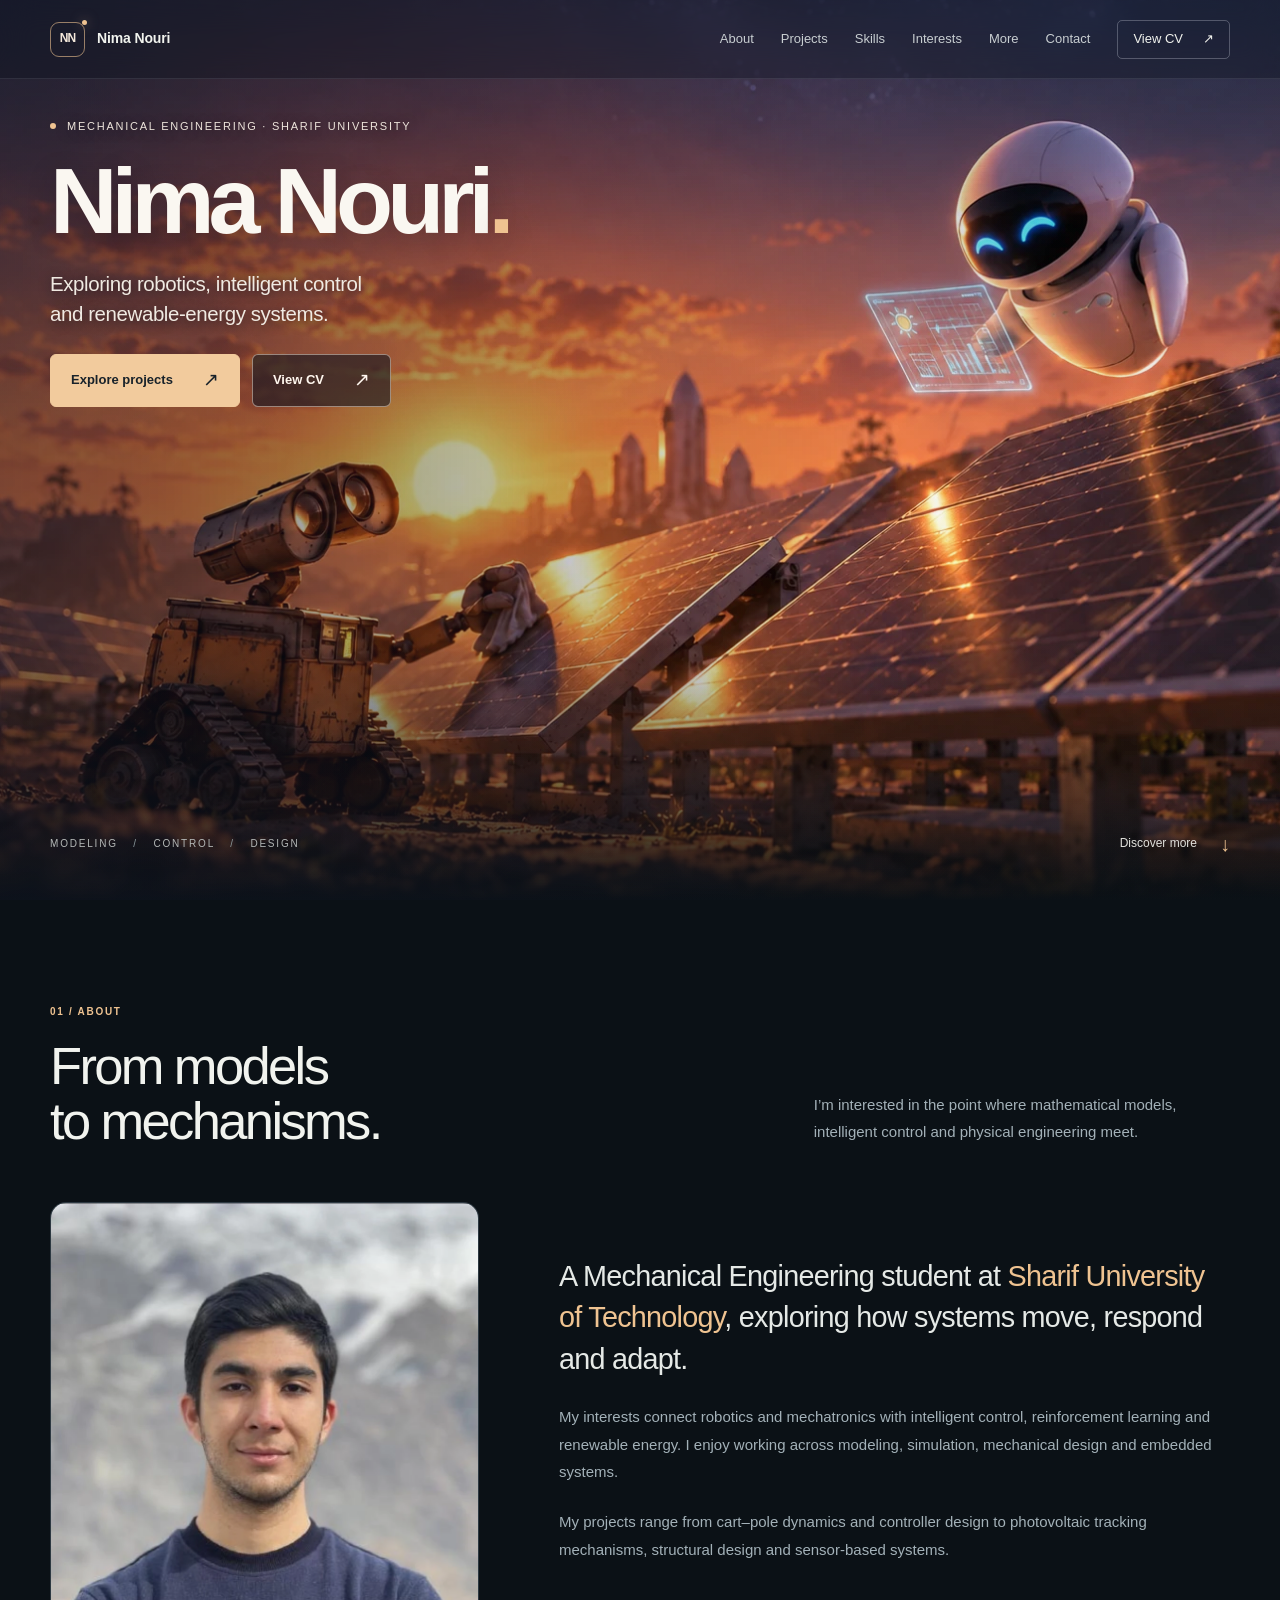
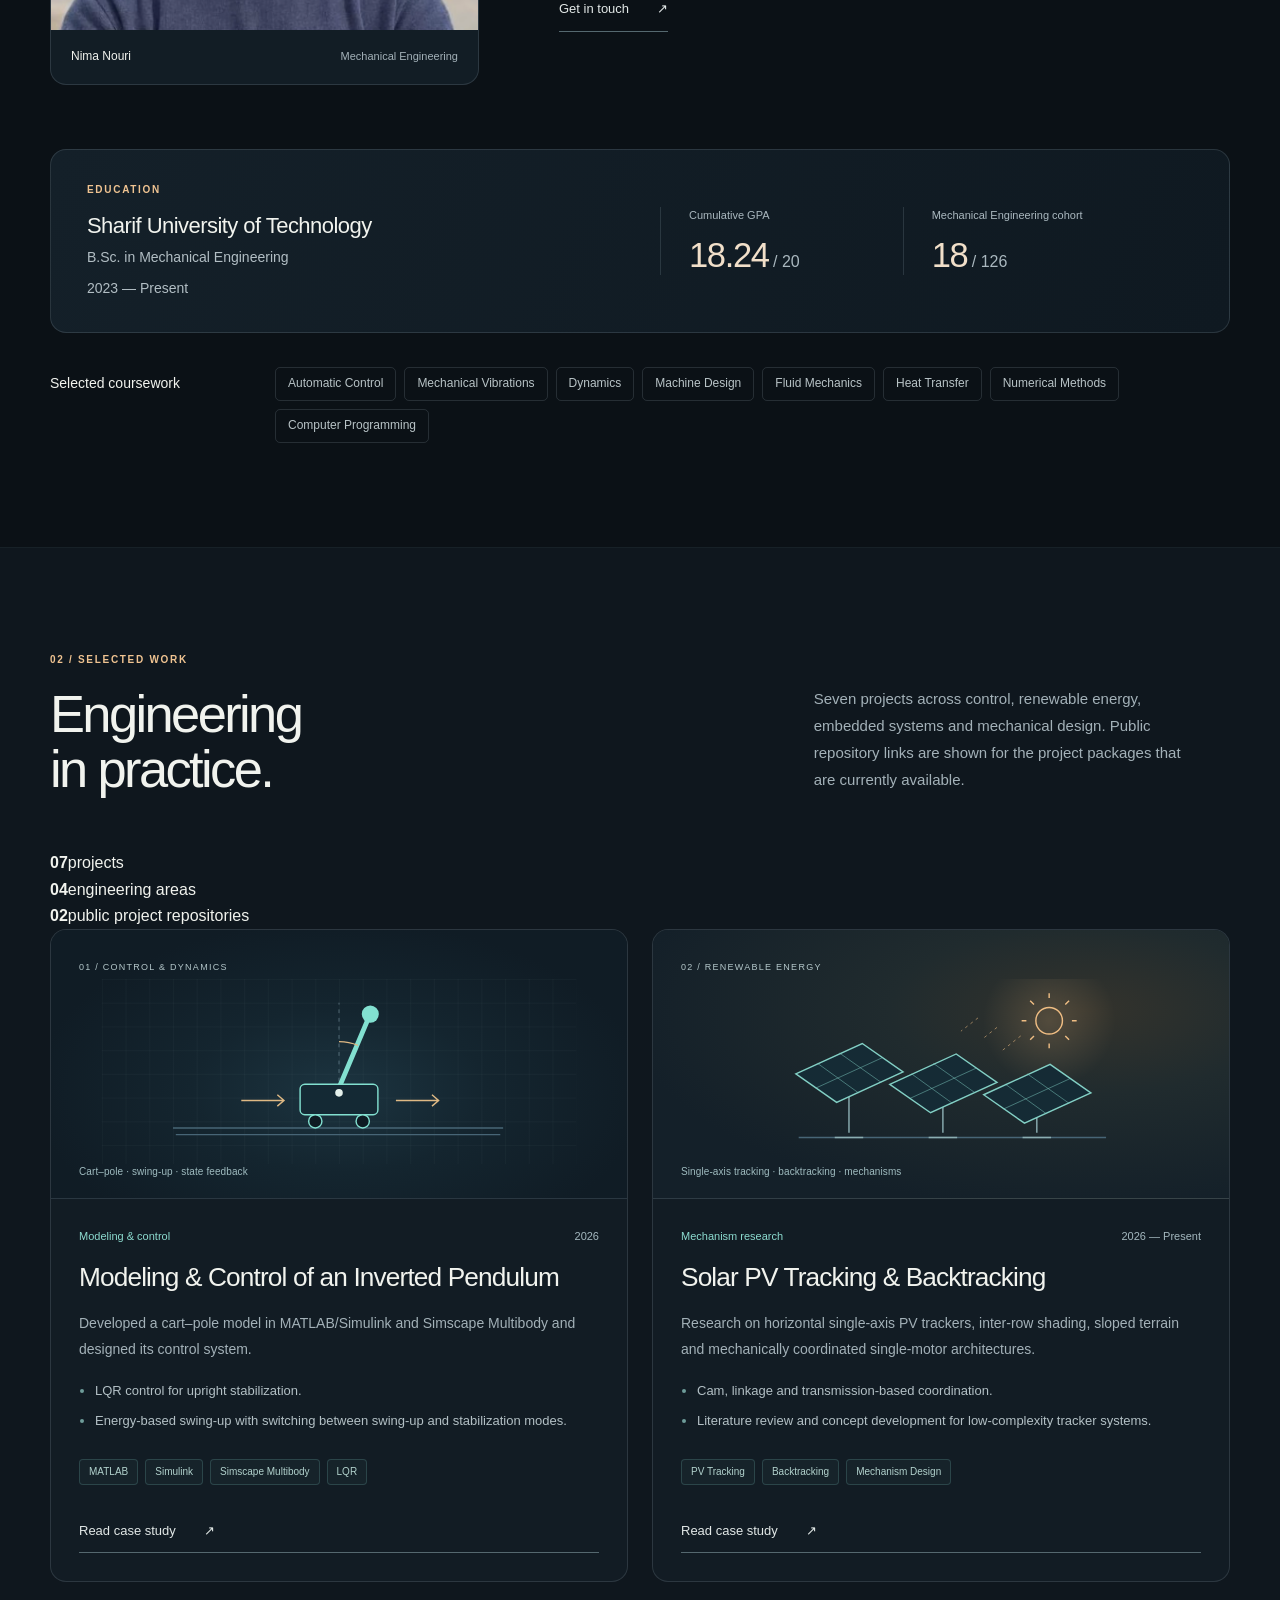
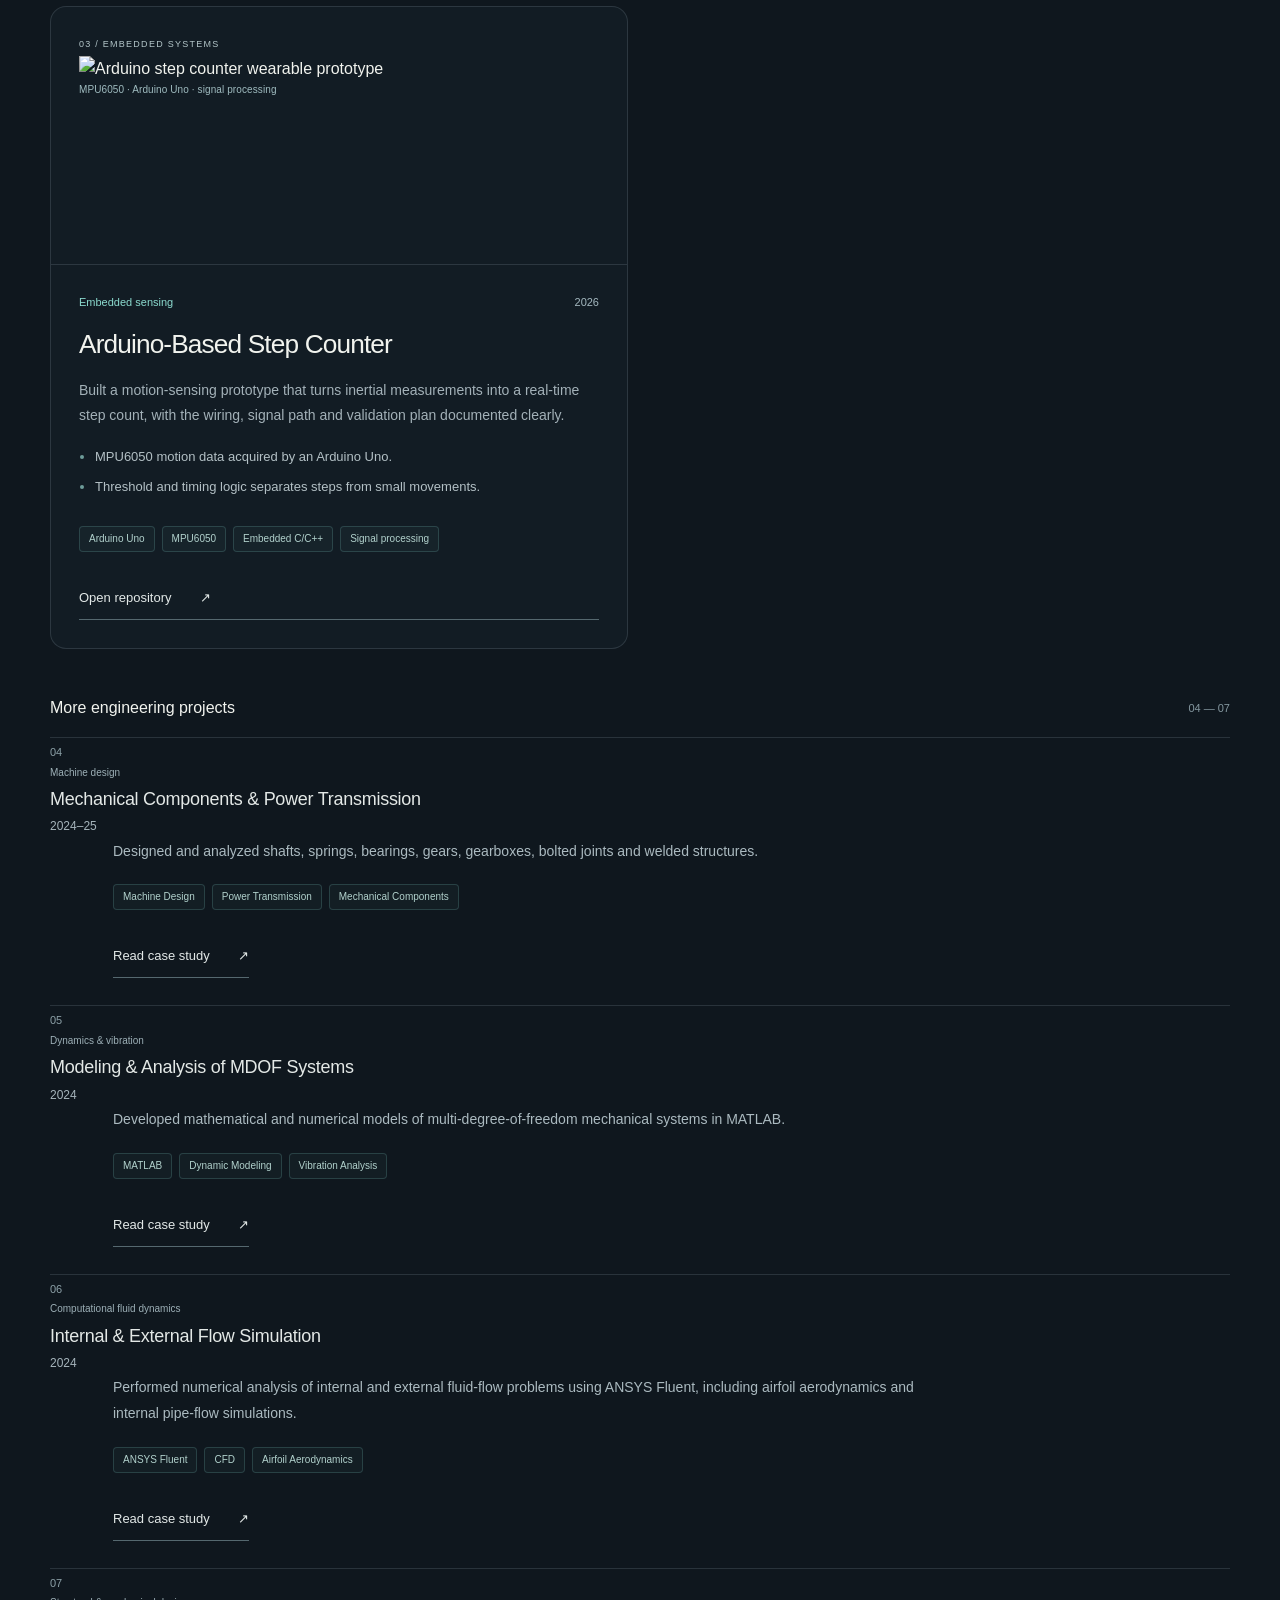
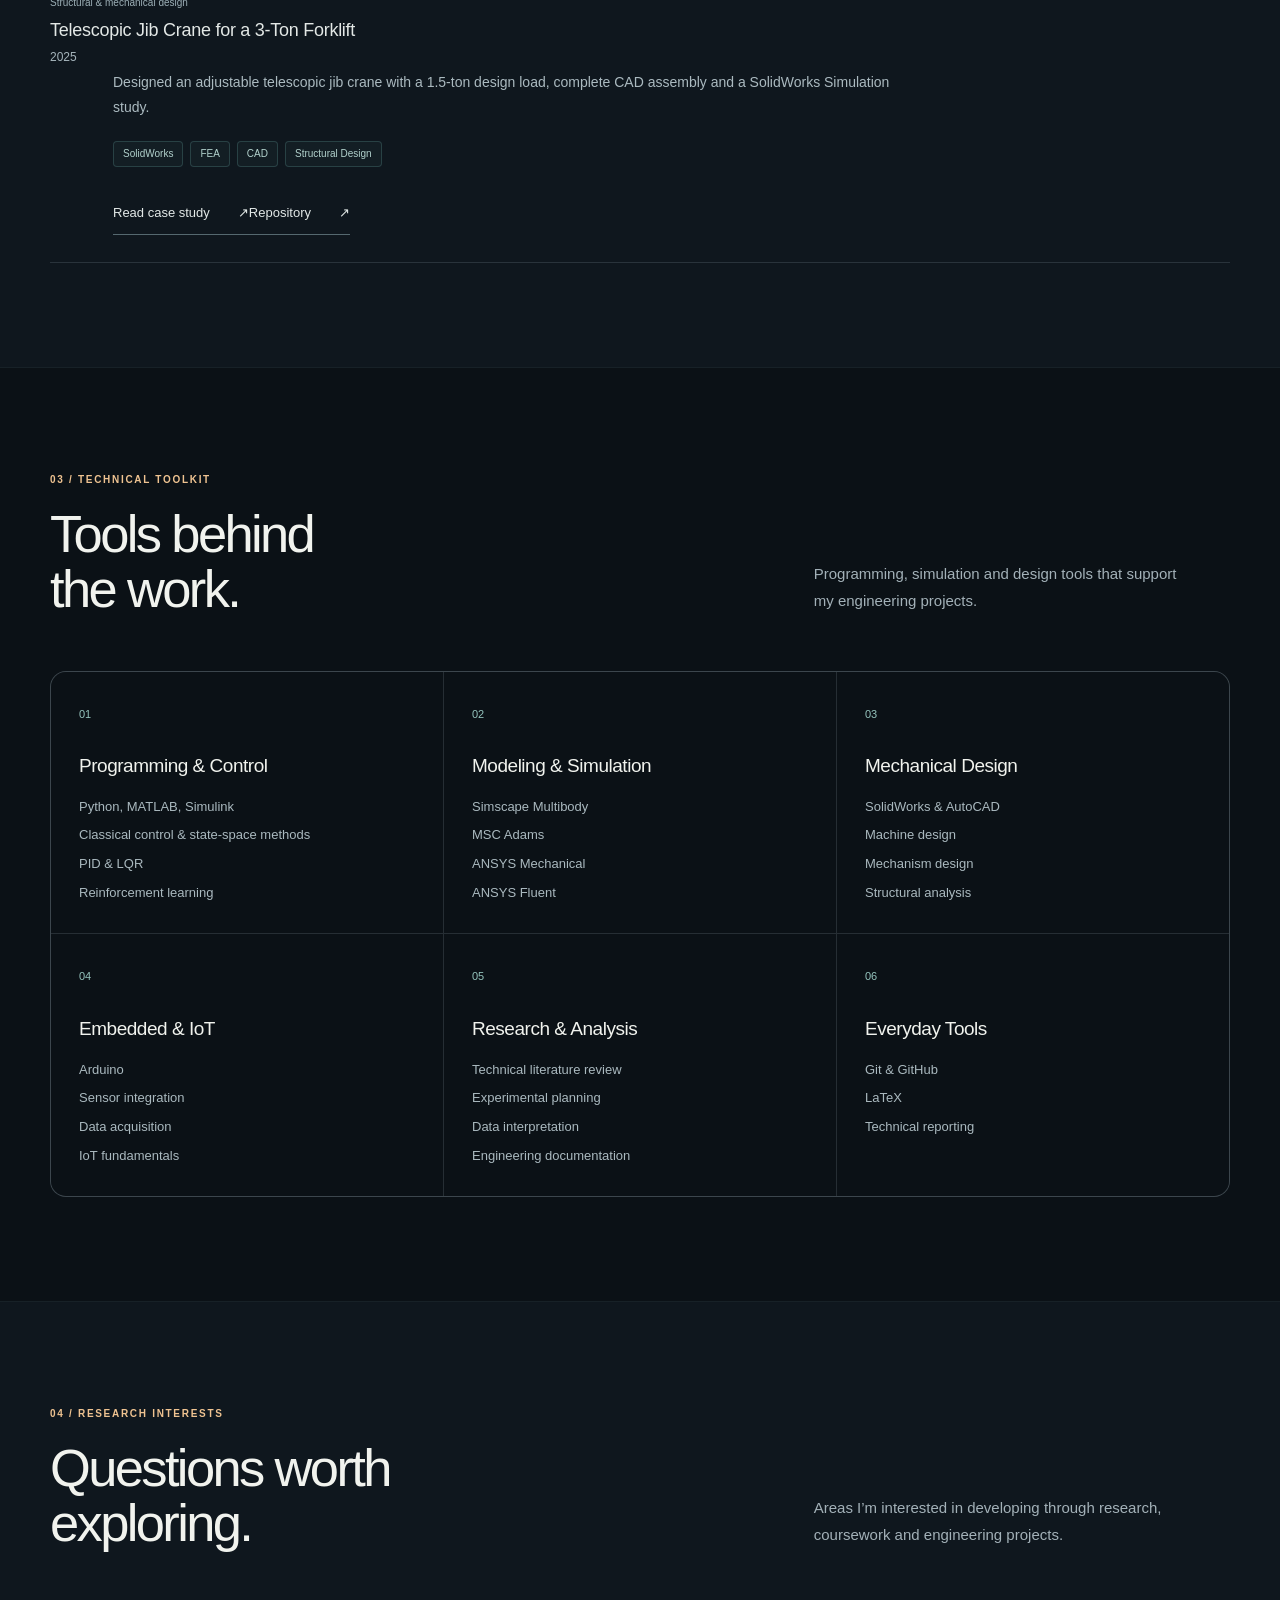
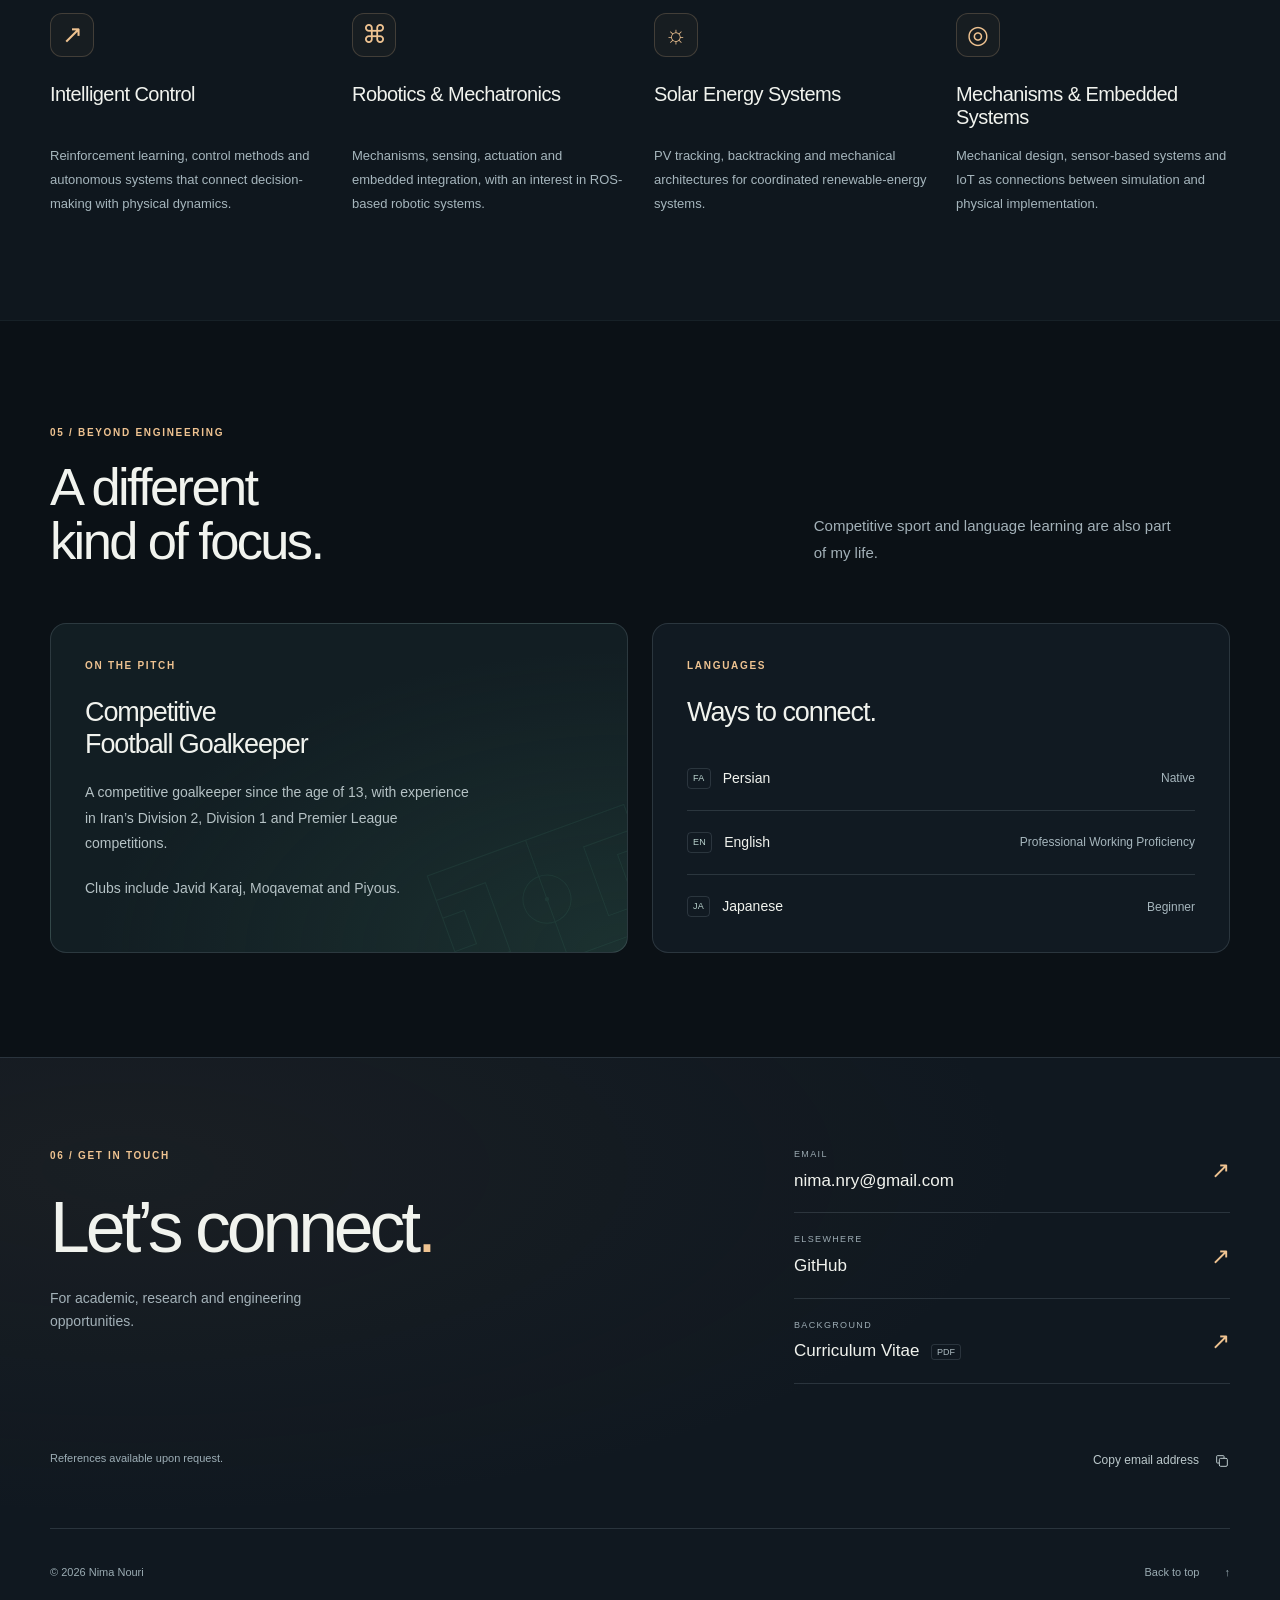
==== commit 336cc956: "Update index.html" ====
--- a/index.html
+++ b/index.html
@@ -145,7 +145,7 @@
           <article class="featured-card step-counter-card reveal" aria-labelledby="step-counter-title">
             <div class="project-visual step-counter-visual" aria-hidden="true">
               <span class="visual-label">03 / EMBEDDED SYSTEMS</span>
-              <svg viewBox="0 0 500 195" fill="none" focusable="false"><defs><pattern id="step-grid" width="25" height="25" patternUnits="userSpaceOnUse"><path d="M25 0H0V25" stroke="#92b0ba" stroke-opacity=".08"/></pattern></defs><path fill="url(#step-grid)" d="M0 0h500v195H0z"/><rect x="55" y="47" width="185" height="103" rx="10" fill="#172d37" stroke="#82e0d0" stroke-width="2"/><rect x="78" y="71" width="87" height="38" rx="4" fill="#0e1b23" stroke="#82cfc4"/><path d="M88 98c14-39 24 19 39-15s25 18 40-23" stroke="#efbd83" stroke-width="2.5"/><circle cx="370" cy="97" r="48" stroke="#82cfc4" stroke-width="2"/><path d="M370 97l28-27M370 97v17" stroke="#efbd83" stroke-width="3" stroke-linecap="round"/><path d="M240 97h78m-11-7 11 7-11 7" stroke="#82e0d0" stroke-width="2" stroke-dasharray="5 5"/></svg>
+              <img src="https://raw.githubusercontent.com/nima-nry/arduino-step-counter/main/Images/wearable_prototype.jpg" alt="Arduino step counter wearable prototype" loading="lazy">
               <span class="visual-caption">MPU6050 · Arduino Uno · signal processing</span>
             </div>
             <div class="featured-content">
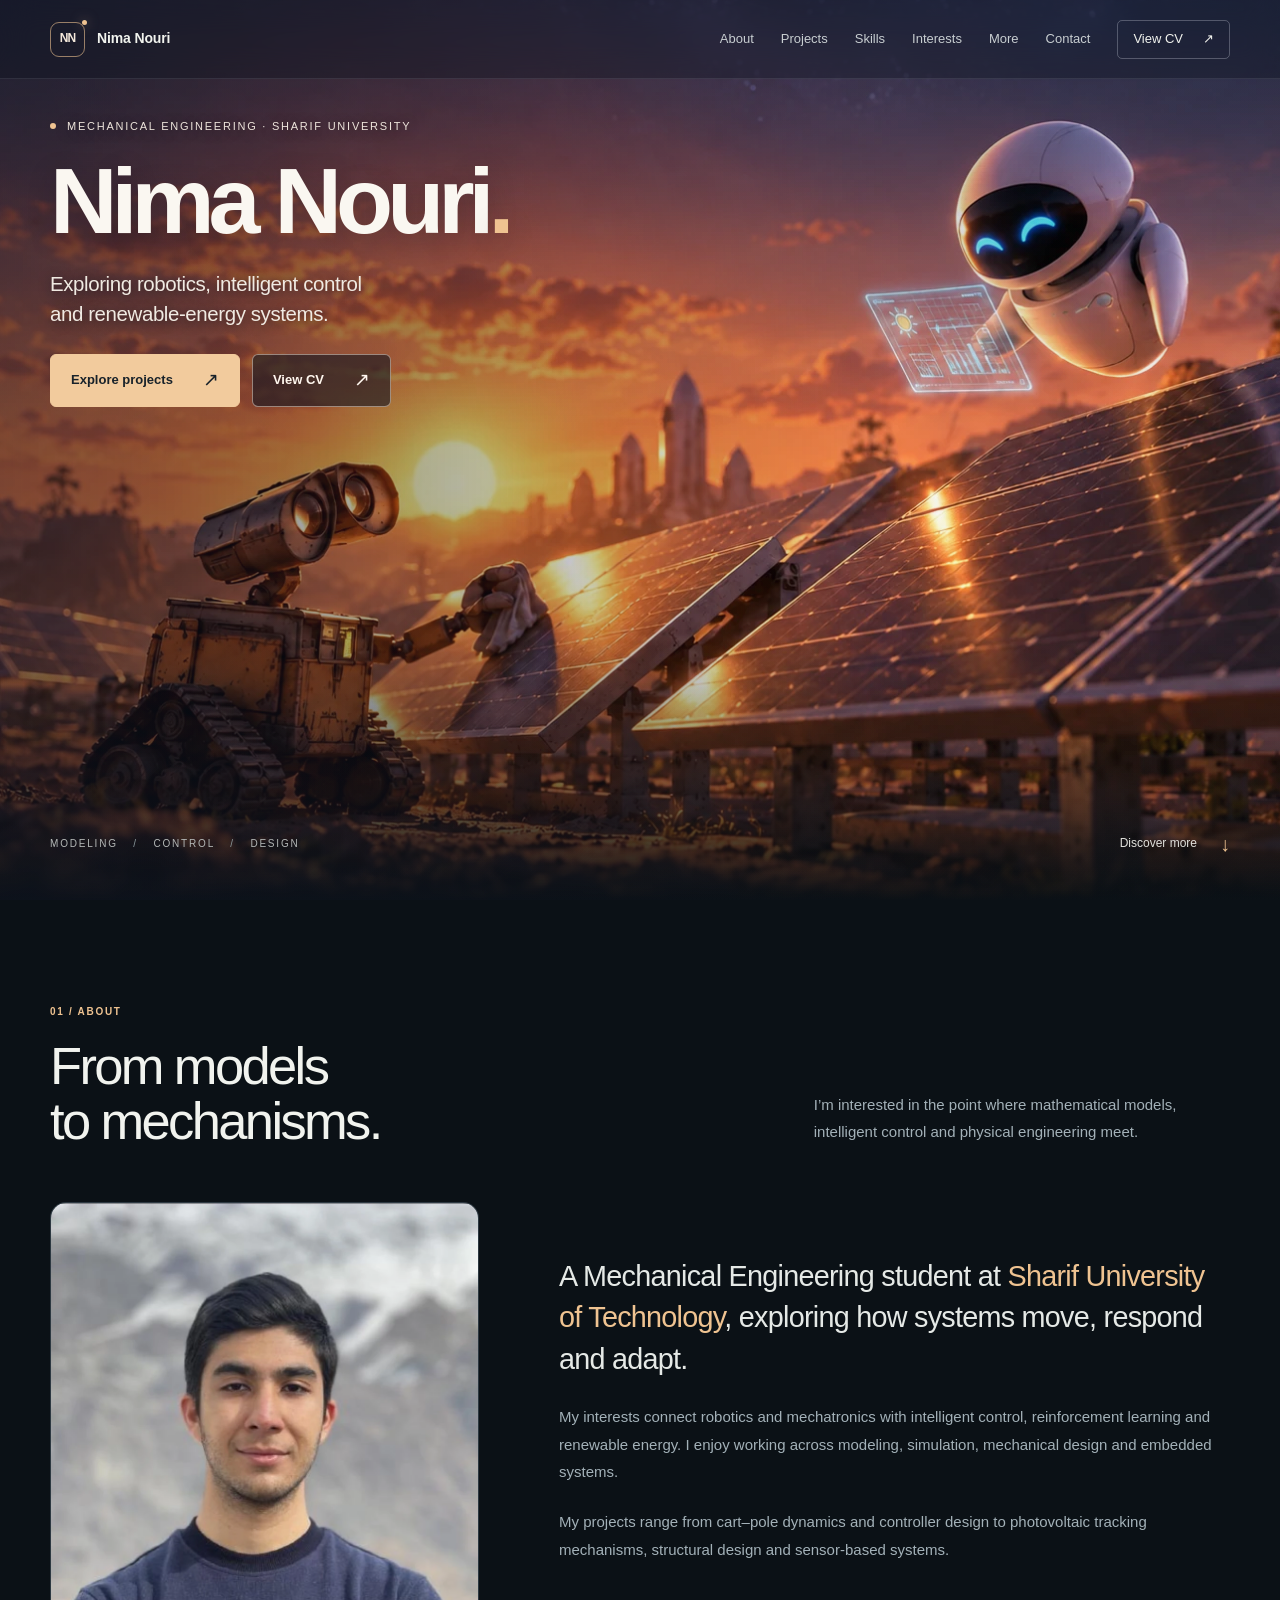
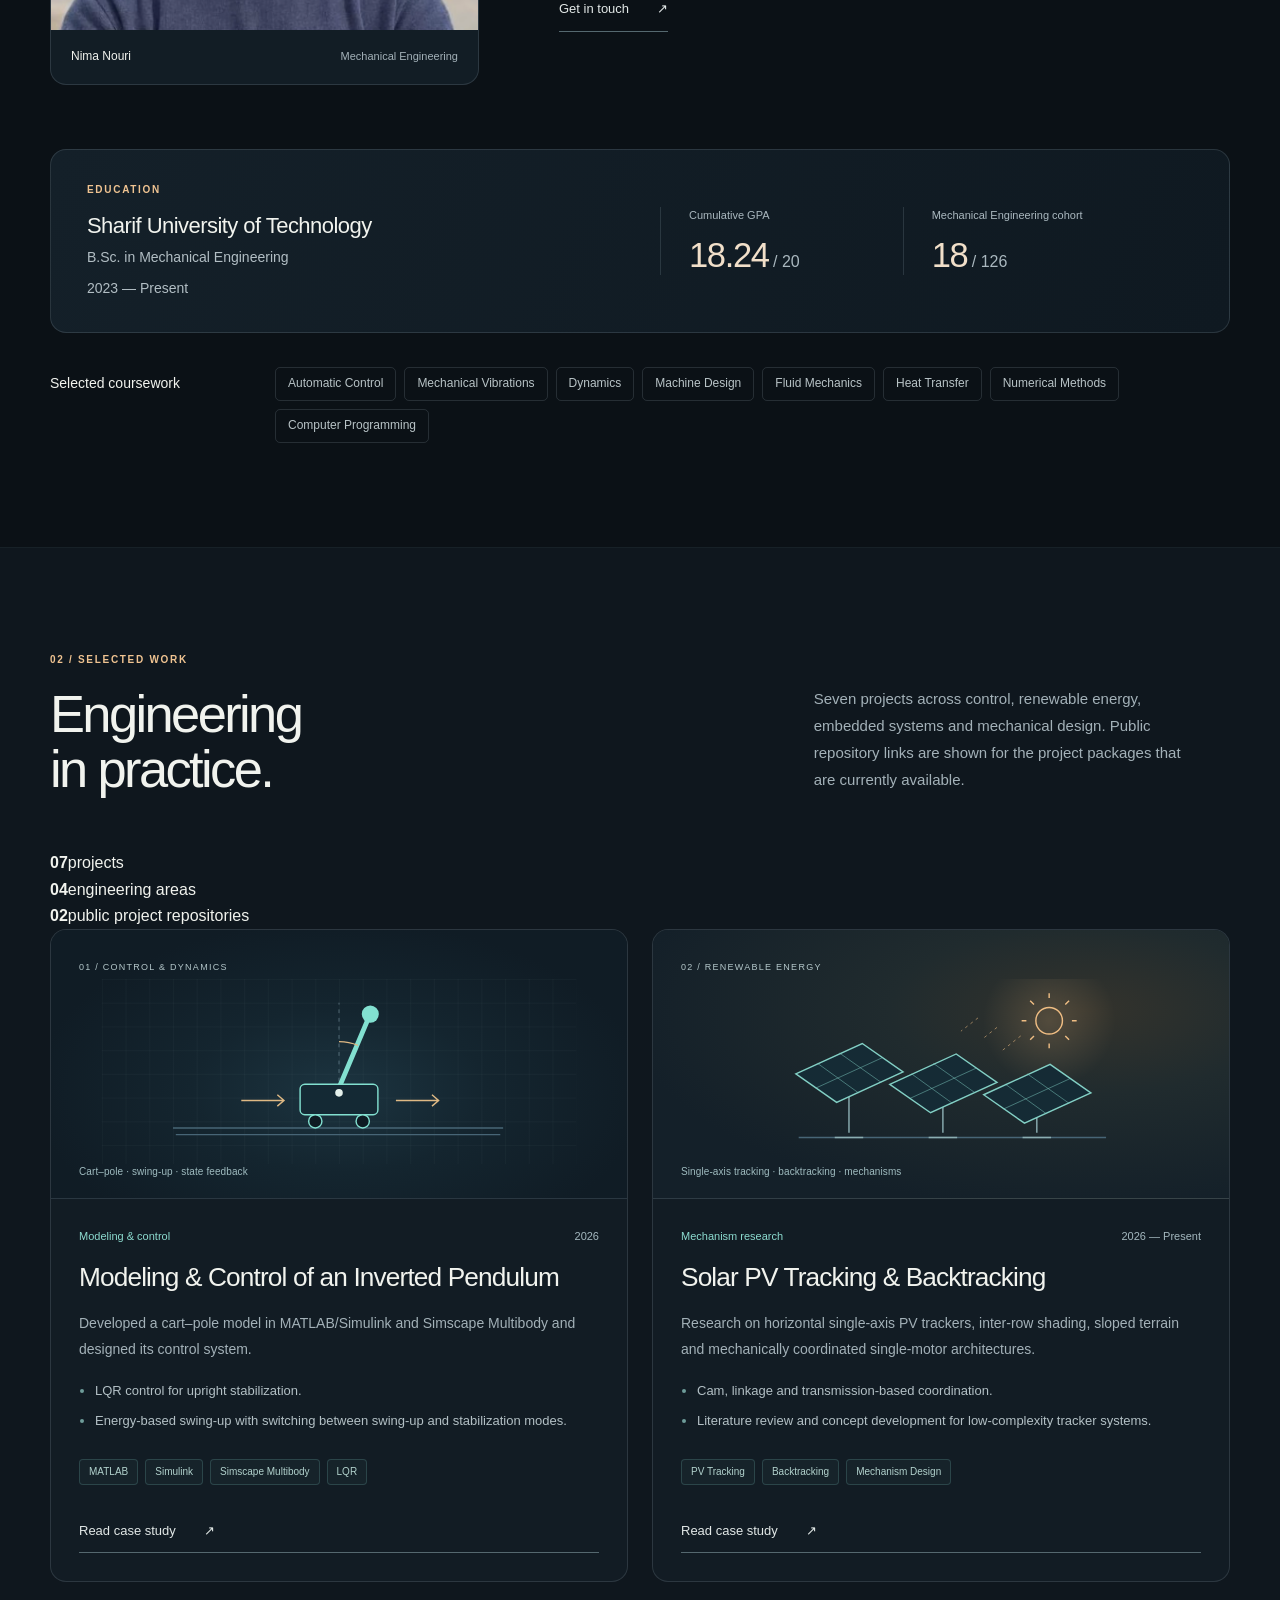
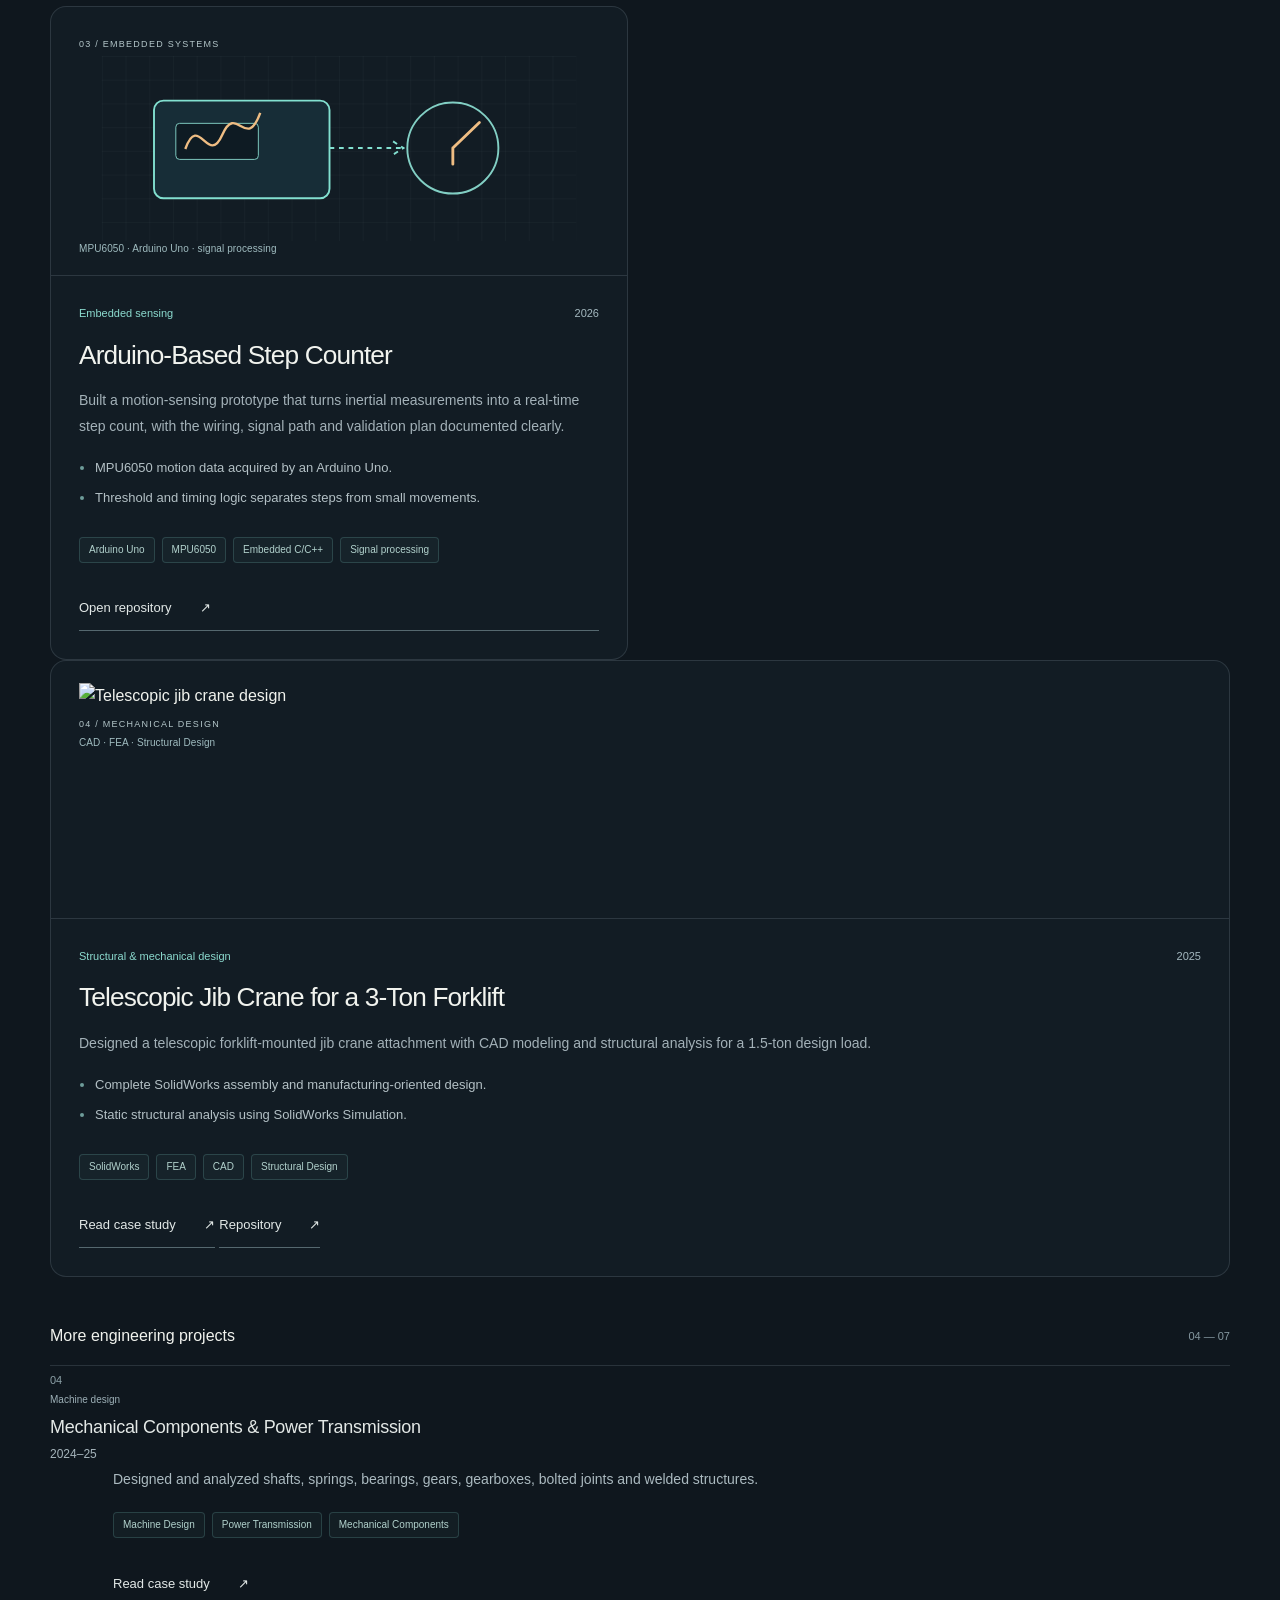
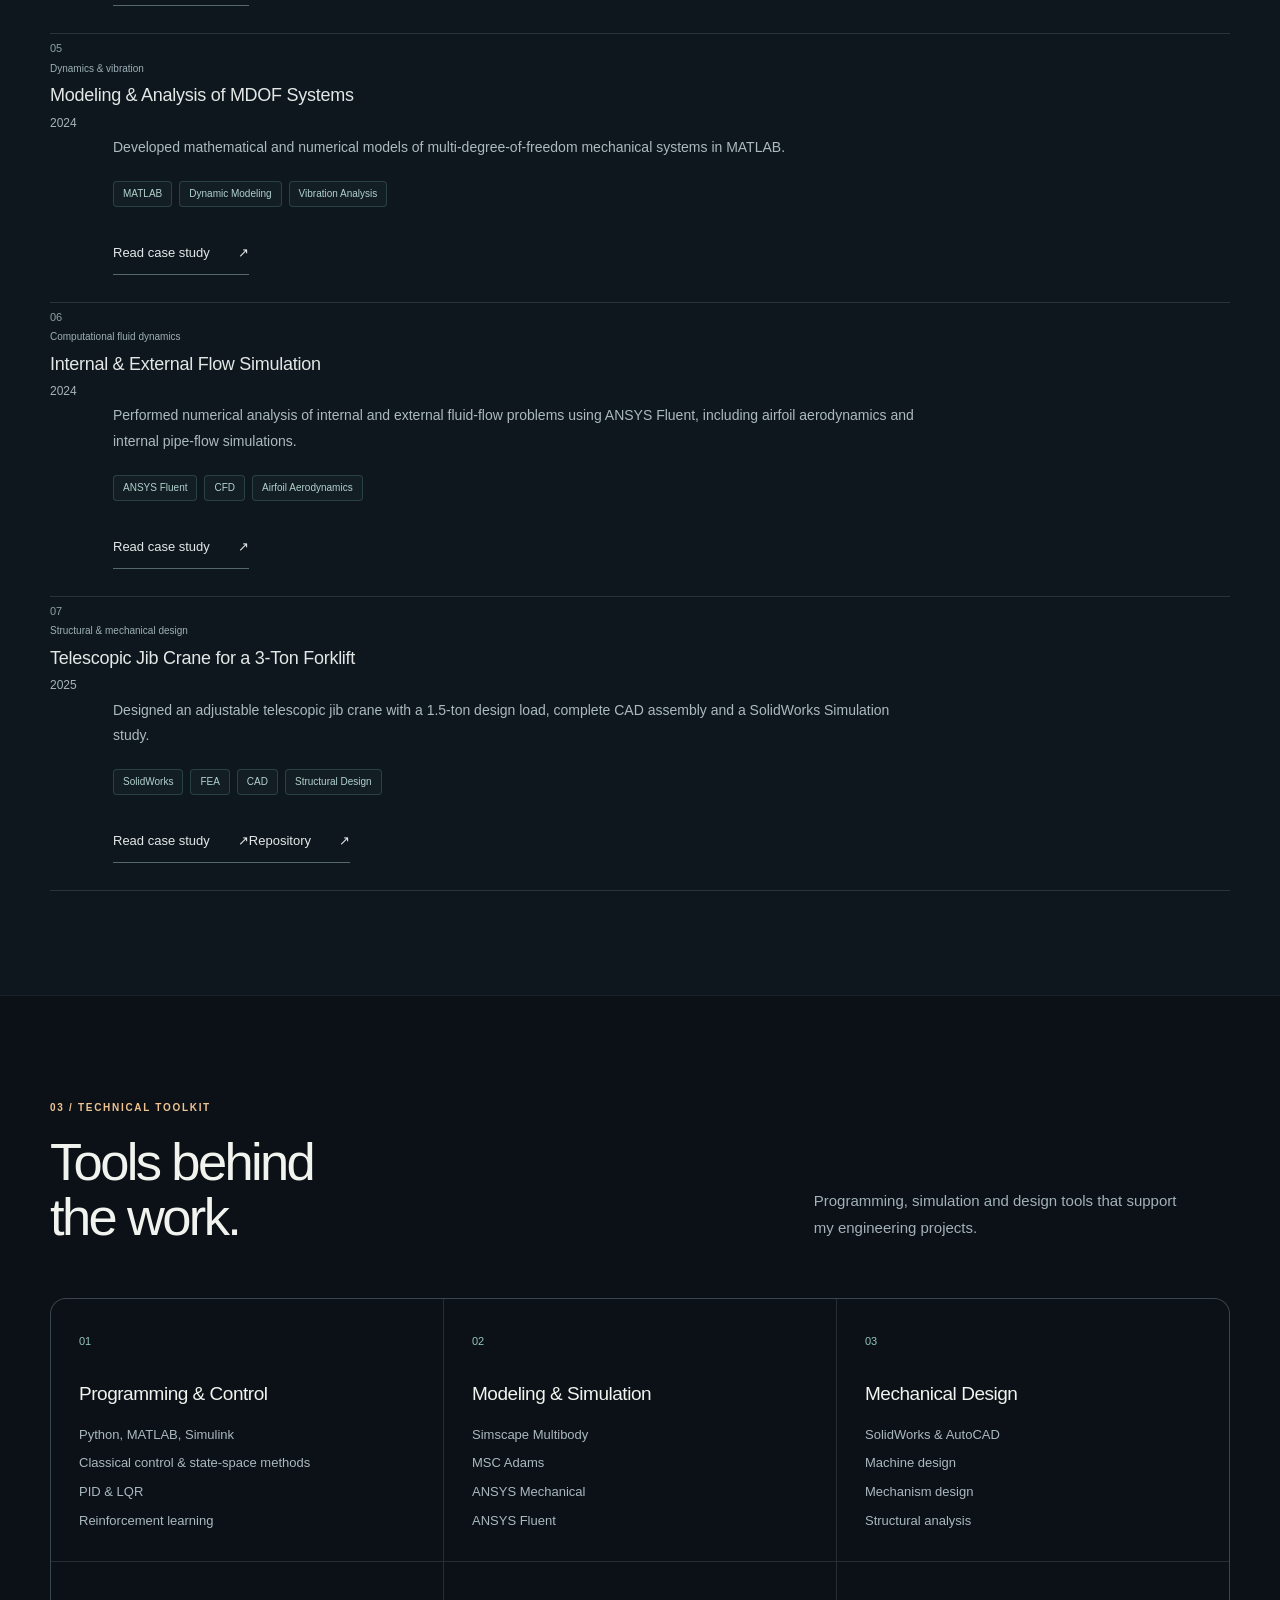
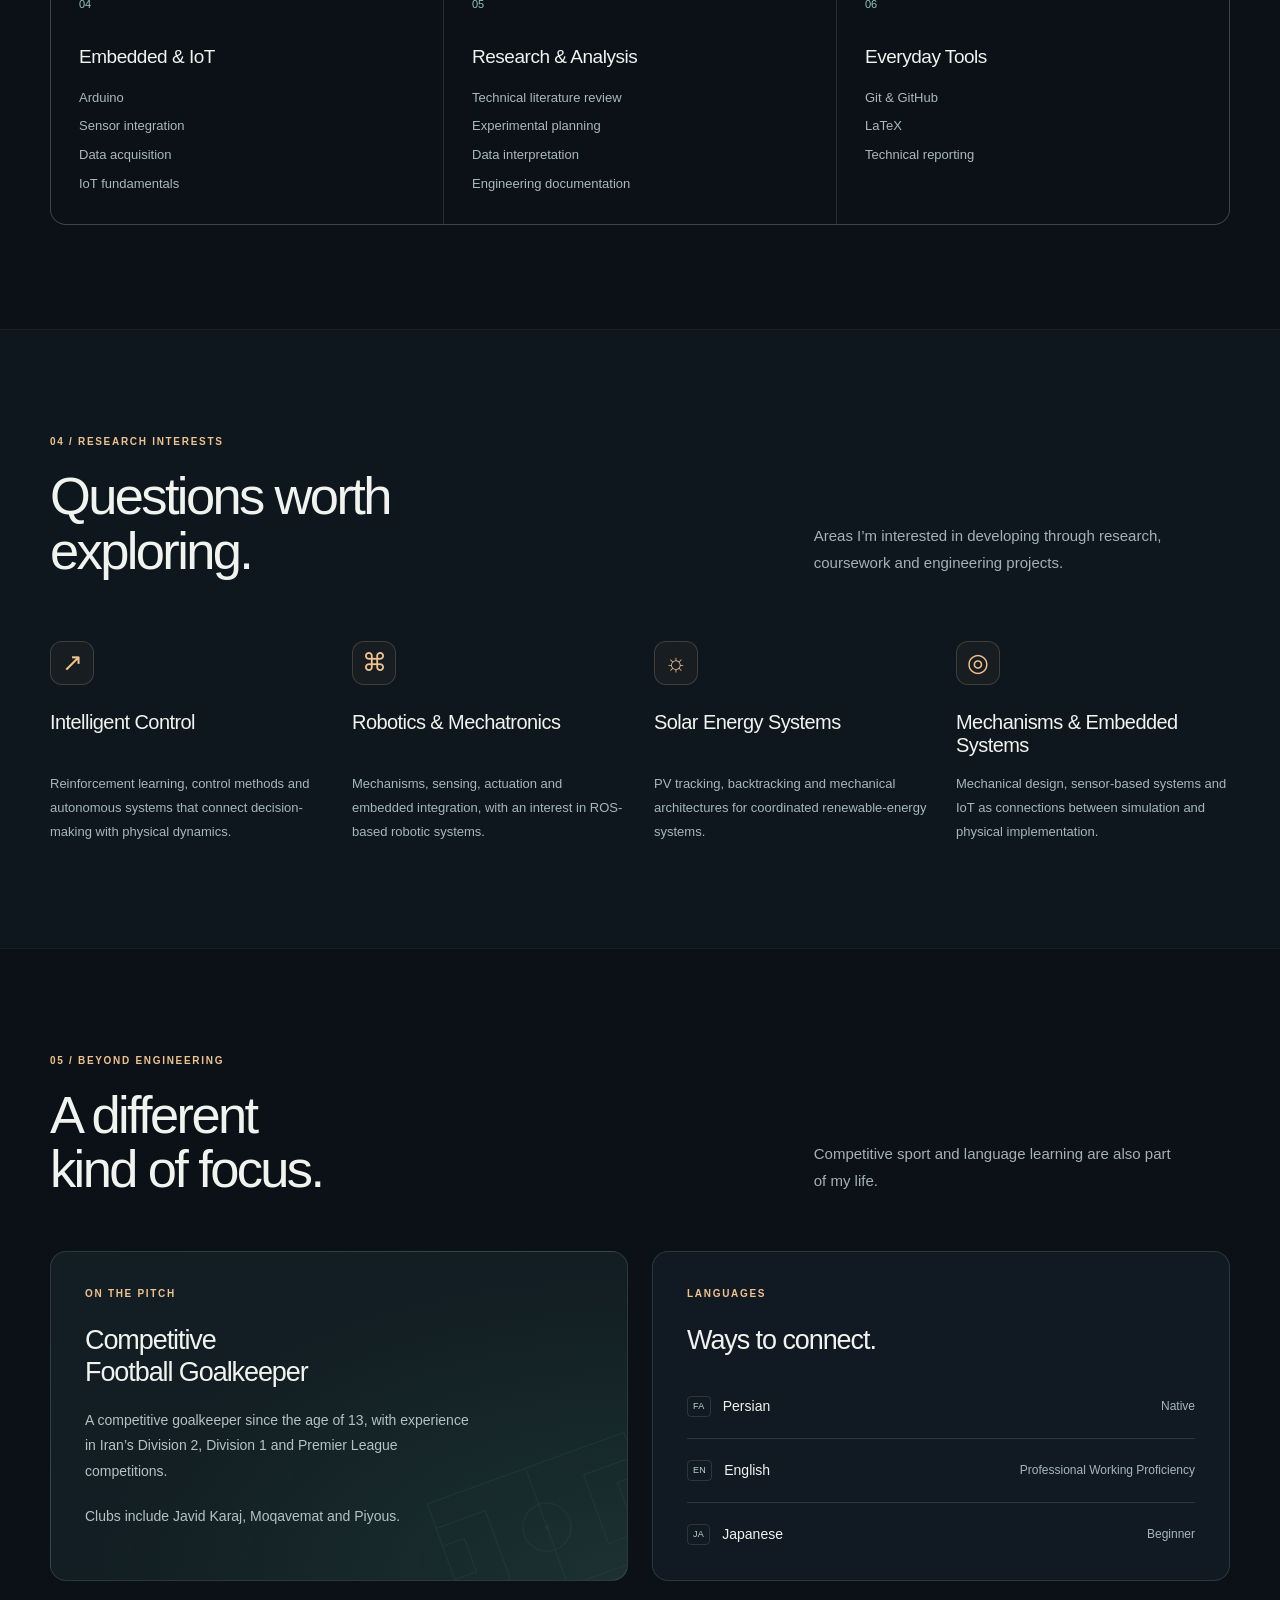
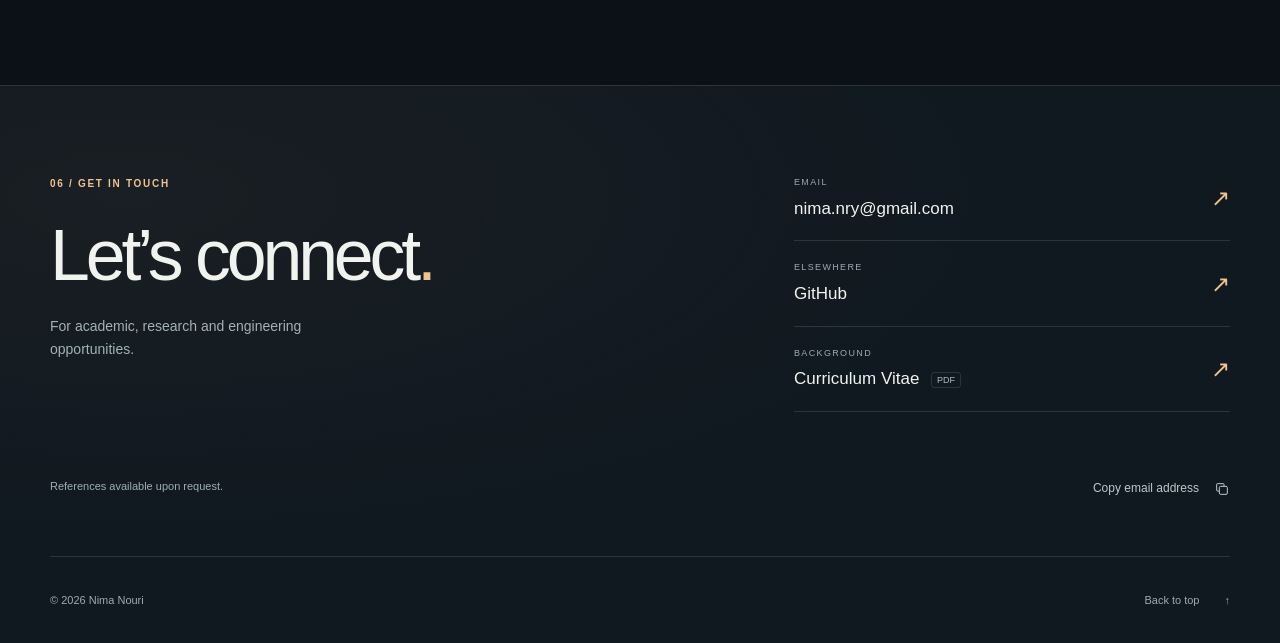
==== commit 52ff0946: "Update index.html" ====
--- a/index.html
+++ b/index.html
@@ -145,7 +145,7 @@
           <article class="featured-card step-counter-card reveal" aria-labelledby="step-counter-title">
             <div class="project-visual step-counter-visual" aria-hidden="true">
               <span class="visual-label">03 / EMBEDDED SYSTEMS</span>
-              <img src="https://raw.githubusercontent.com/nima-nry/arduino-step-counter/main/Images/wearable_prototype.jpg" alt="Arduino step counter wearable prototype" loading="lazy">
+              <svg viewBox="0 0 500 195" fill="none" focusable="false"><defs><pattern id="step-grid" width="25" height="25" patternUnits="userSpaceOnUse"><path d="M25 0H0V25" stroke="#92b0ba" stroke-opacity=".08"/></pattern></defs><path fill="url(#step-grid)" d="M0 0h500v195H0z"/><rect x="55" y="47" width="185" height="103" rx="10" fill="#172d37" stroke="#82e0d0" stroke-width="2"/><rect x="78" y="71" width="87" height="38" rx="4" fill="#0e1b23" stroke="#82cfc4"/><path d="M88 98c14-39 24 19 39-15s25 18 40-23" stroke="#efbd83" stroke-width="2.5"/><circle cx="370" cy="97" r="48" stroke="#82cfc4" stroke-width="2"/><path d="M370 97l28-27M370 97v17" stroke="#efbd83" stroke-width="3" stroke-linecap="round"/><path d="M240 97h78m-11-7 11 7-11 7" stroke="#82e0d0" stroke-width="2" stroke-dasharray="5 5"/></svg>
               <span class="visual-caption">MPU6050 · Arduino Uno · signal processing</span>
             </div>
             <div class="featured-content">
@@ -158,7 +158,30 @@
             </div>
           </article>
         </div>
-        <div class="project-archive reveal">
+        
+          <article class="featured-card reveal" aria-labelledby="jib-crane-featured-title">
+            <div class="project-visual image-visual" aria-hidden="true">
+              <img src="https://raw.githubusercontent.com/nima-nry/jib-crane-project/main/images/hero.jpg" alt="Telescopic jib crane design" loading="lazy">
+              <span class="visual-label">04 / MECHANICAL DESIGN</span>
+              <span class="visual-caption">CAD · FEA · Structural Design</span>
+            </div>
+            <div class="featured-content">
+              <div class="project-meta"><span>Structural &amp; mechanical design</span><time datetime="2025">2025</time></div>
+              <h3 id="jib-crane-featured-title">Telescopic Jib Crane for a 3-Ton Forklift</h3>
+              <p>Designed a telescopic forklift-mounted jib crane attachment with CAD modeling and structural analysis for a 1.5-ton design load.</p>
+              <ul class="project-points">
+                <li>Complete SolidWorks assembly and manufacturing-oriented design.</li>
+                <li>Static structural analysis using SolidWorks Simulation.</li>
+              </ul>
+              <ul class="tags" aria-label="Project tools"><li>SolidWorks</li><li>FEA</li><li>CAD</li><li>Structural Design</li></ul>
+              <div class="project-links">
+                <a class="text-link" href="projects/jib-crane.html">Read case study <span aria-hidden="true">↗</span></a>
+                <a class="text-link" href="https://github.com/nima-nry/jib-crane-project" target="_blank" rel="noopener noreferrer">Repository <span aria-hidden="true">↗</span></a>
+              </div>
+            </div>
+          </article>
+
+          <div class="project-archive reveal">
           <div class="archive-heading"><h3>More engineering projects</h3><span>04 — 07</span></div>
           <article class="project-row"><div class="project-row-main"><span class="project-index">04</span><span class="project-summary"><span class="project-category">Machine design</span><span class="project-name">Mechanical Components &amp; Power Transmission</span></span><span class="project-year"><time datetime="2024">2024</time>–<time datetime="2025">25</time></span></div><div class="project-detail"><p>Designed and analyzed shafts, springs, bearings, gears, gearboxes, bolted joints and welded structures.</p><ul class="tags" aria-label="Project topics"><li>Machine Design</li><li>Power Transmission</li><li>Mechanical Components</li></ul><a class="text-link" href="projects/machine-design.html">Read case study <span aria-hidden="true">↗</span></a></div></article>
           <article class="project-row"><div class="project-row-main"><span class="project-index">05</span><span class="project-summary"><span class="project-category">Dynamics &amp; vibration</span><span class="project-name">Modeling &amp; Analysis of MDOF Systems</span></span><time datetime="2024">2024</time></div><div class="project-detail"><p>Developed mathematical and numerical models of multi-degree-of-freedom mechanical systems in MATLAB.</p><ul class="tags" aria-label="Project tools"><li>MATLAB</li><li>Dynamic Modeling</li><li>Vibration Analysis</li></ul><a class="text-link" href="projects/mdof-vibration.html">Read case study <span aria-hidden="true">↗</span></a></div></article>
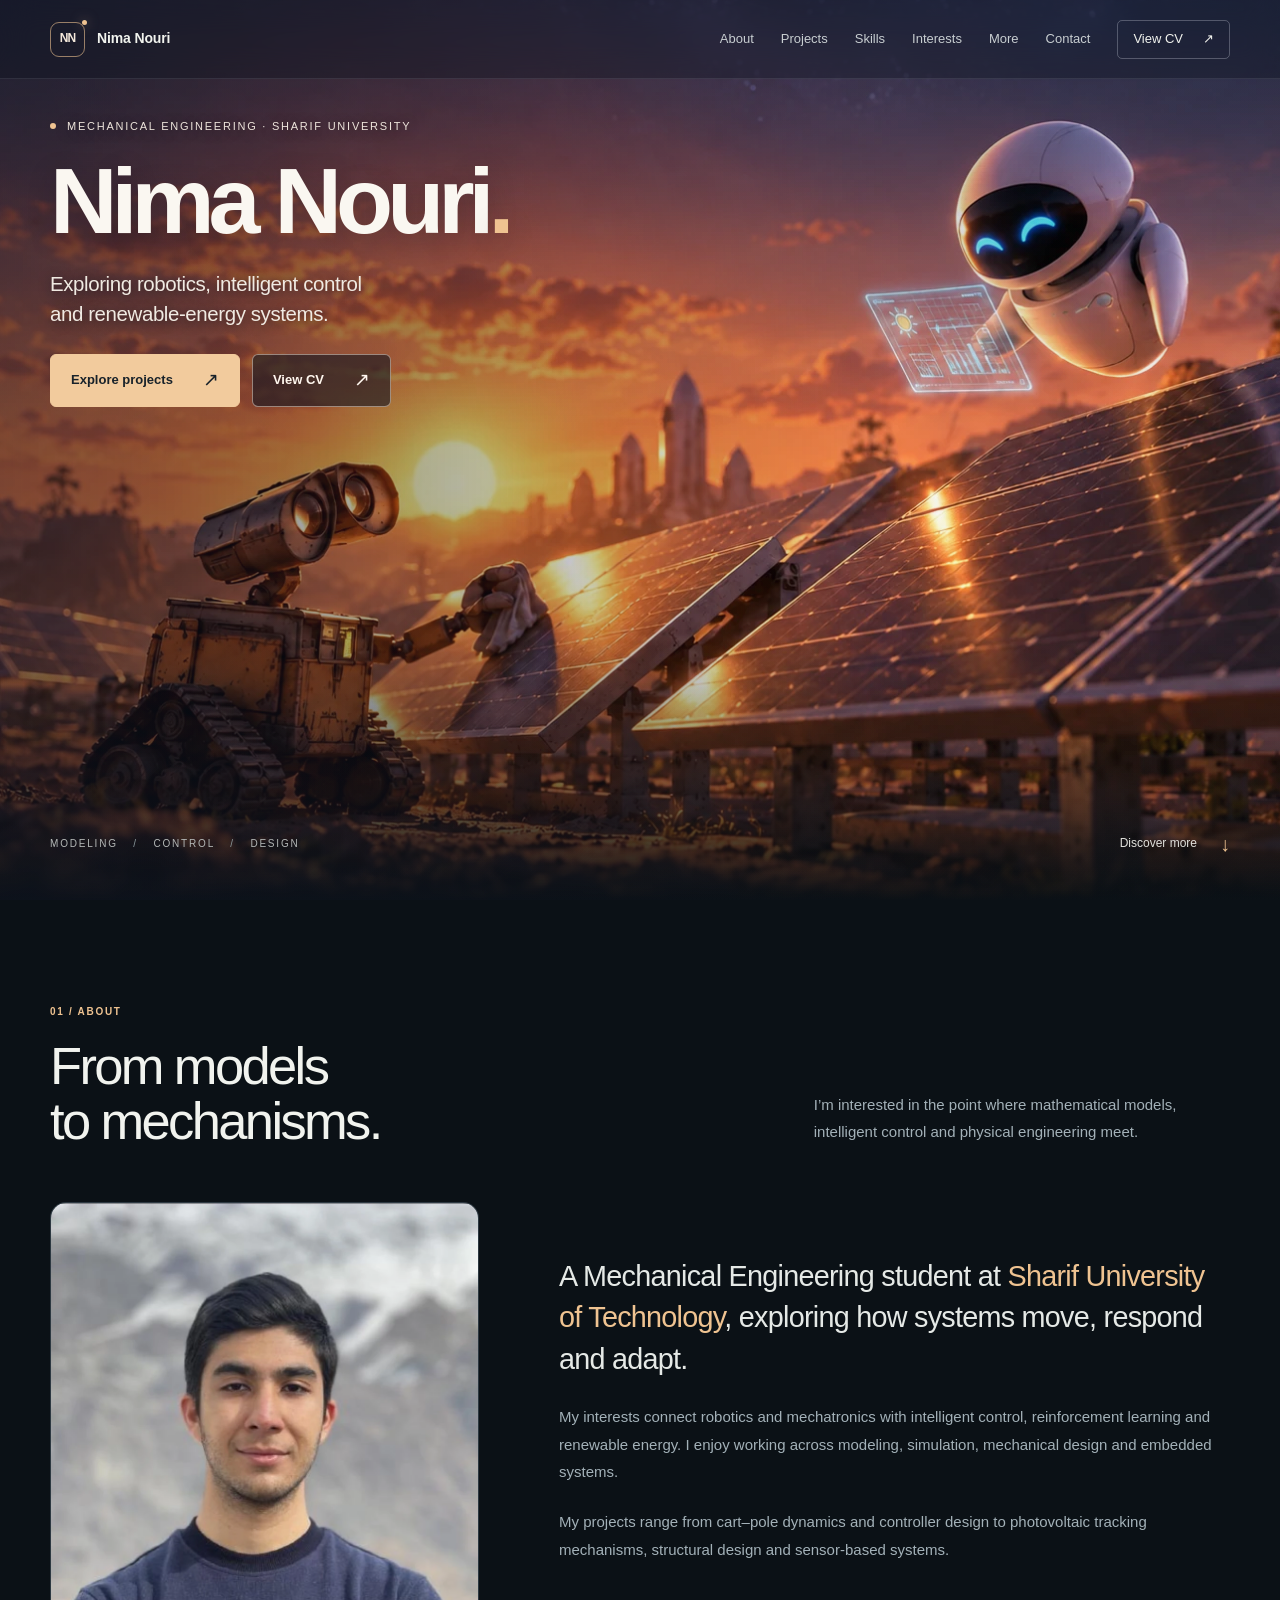
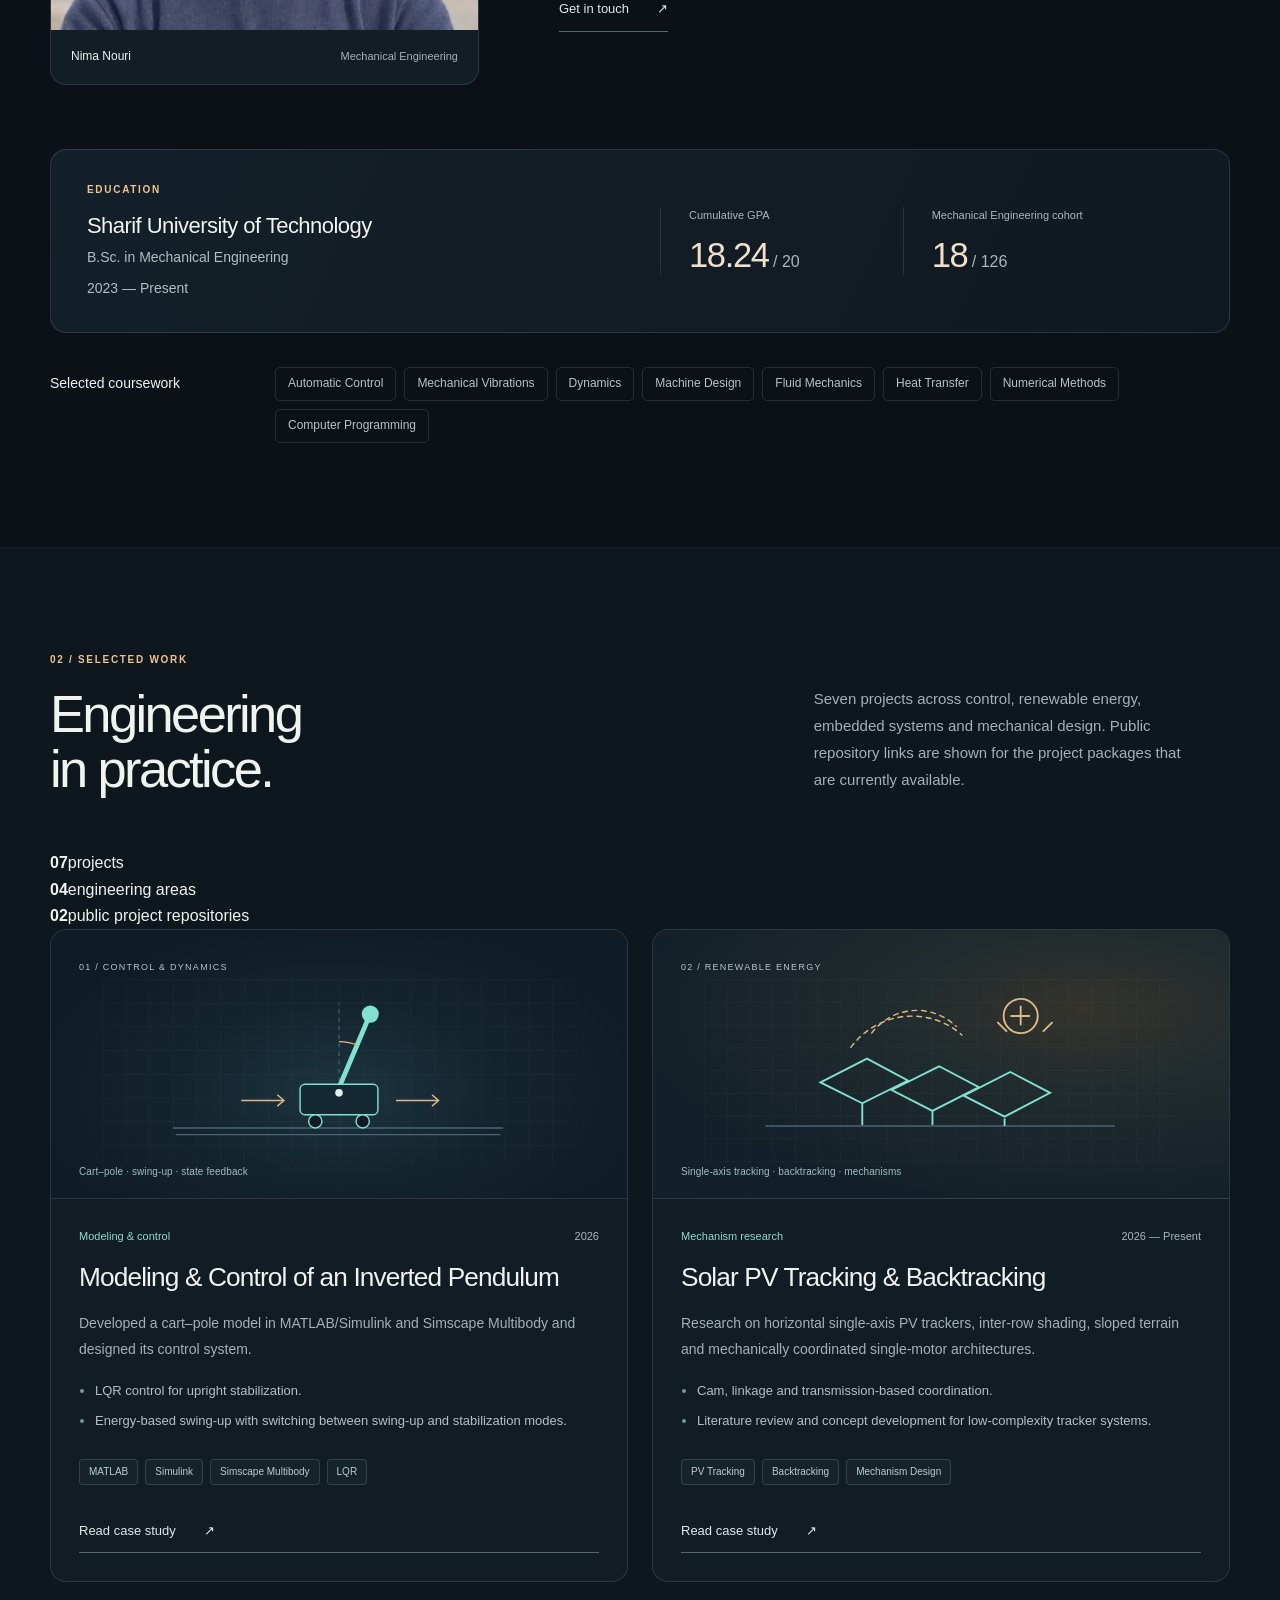
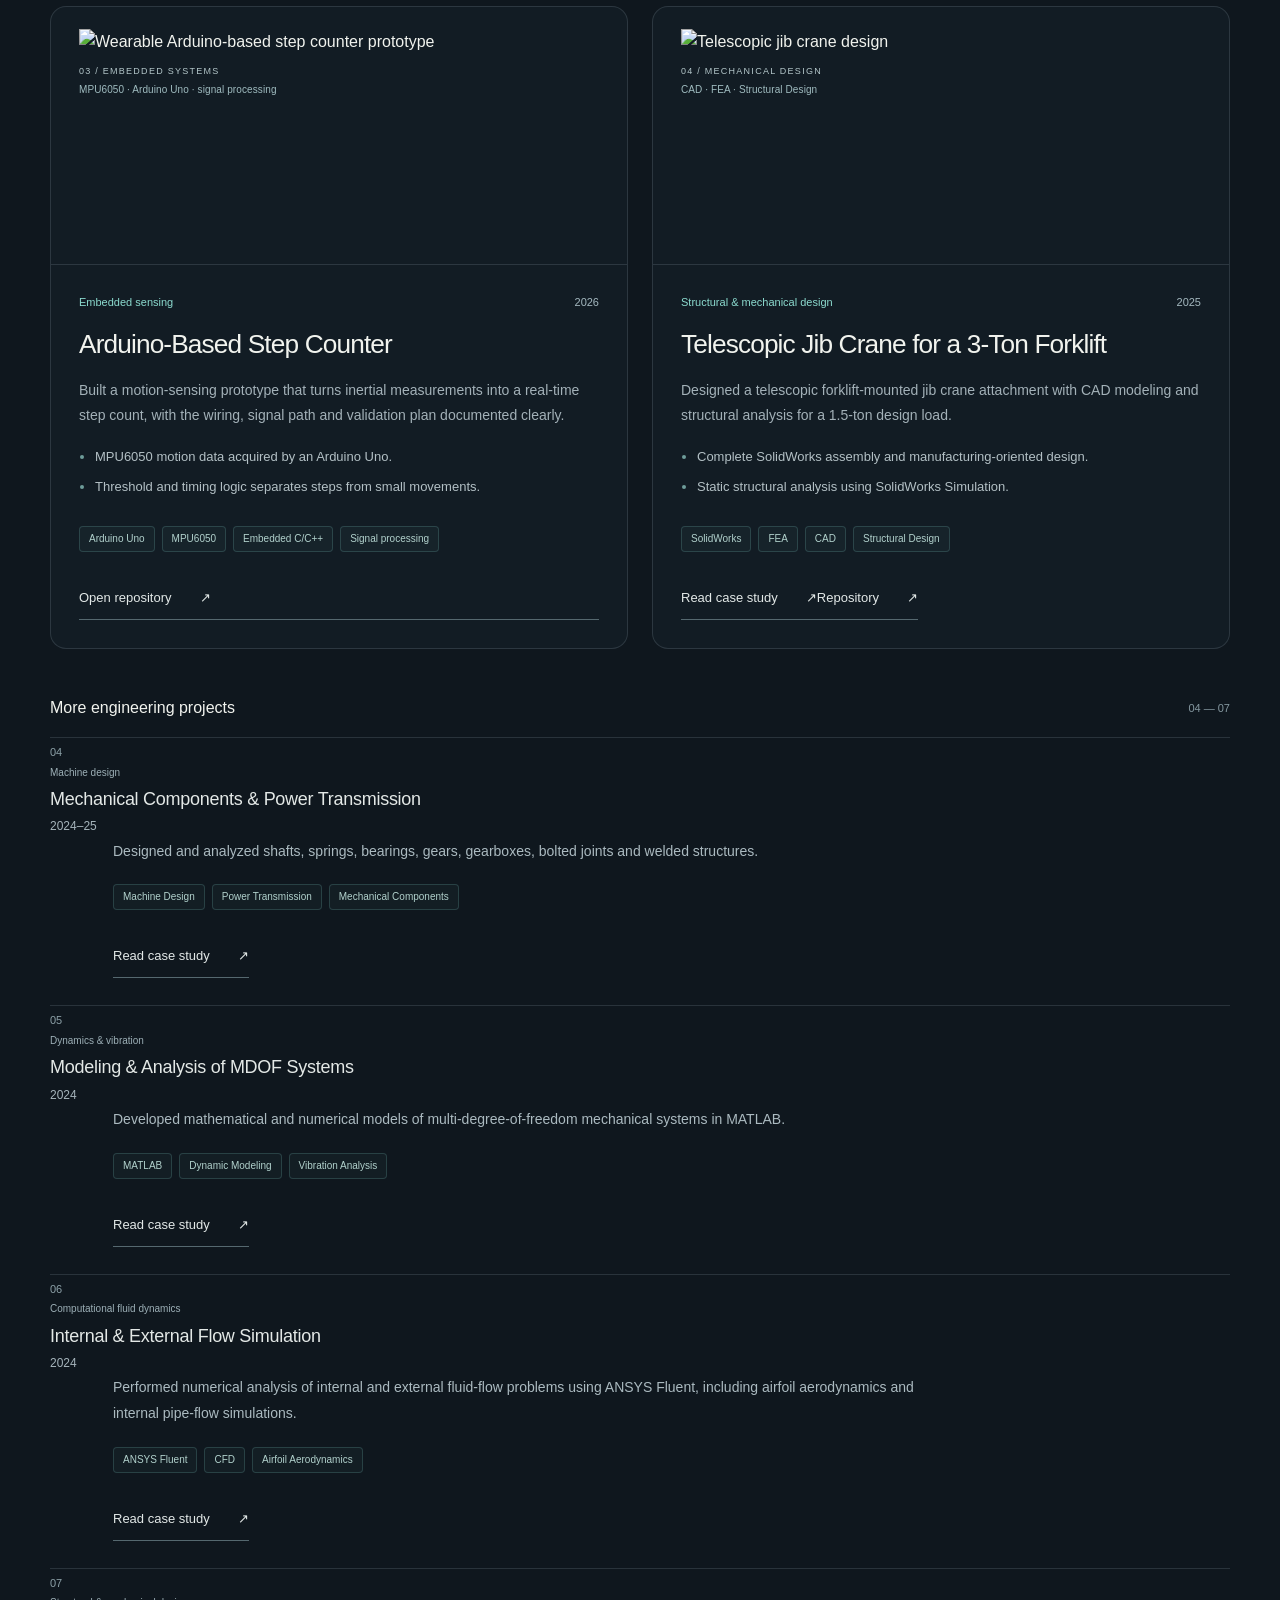
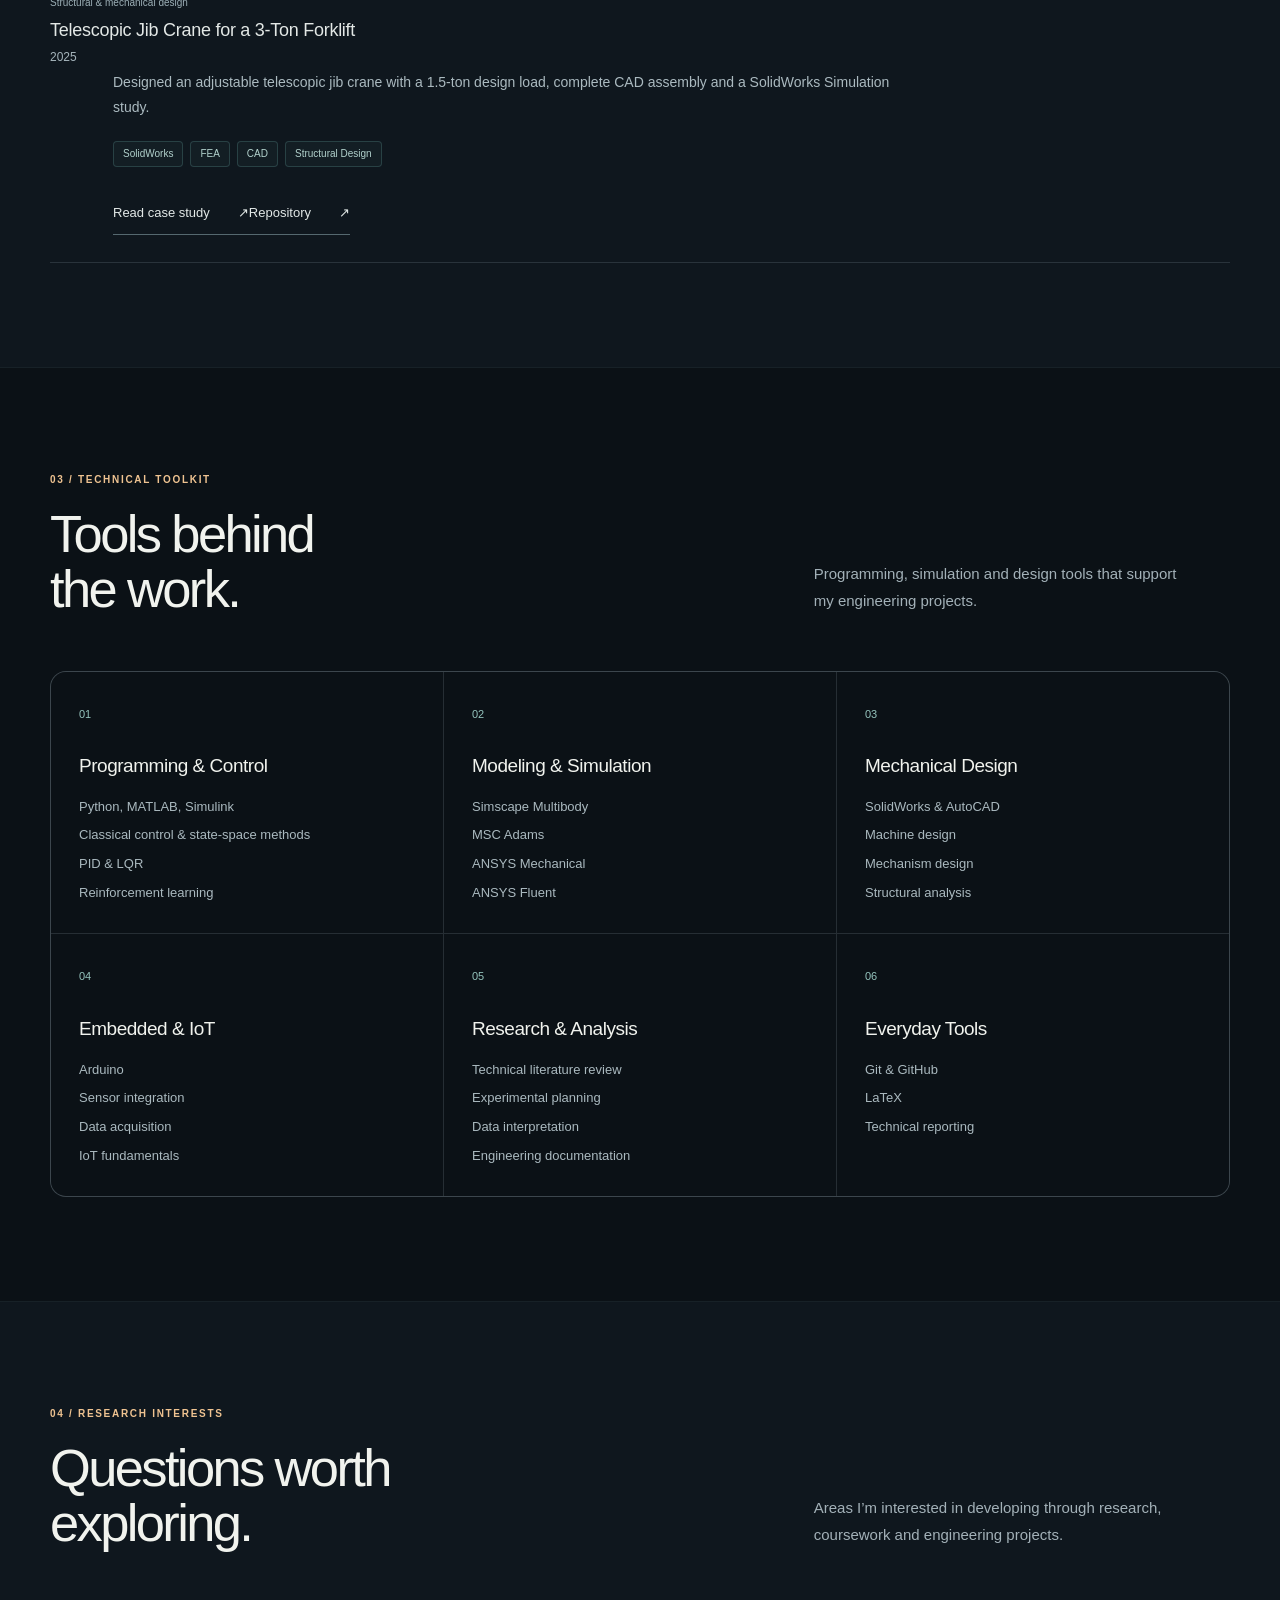
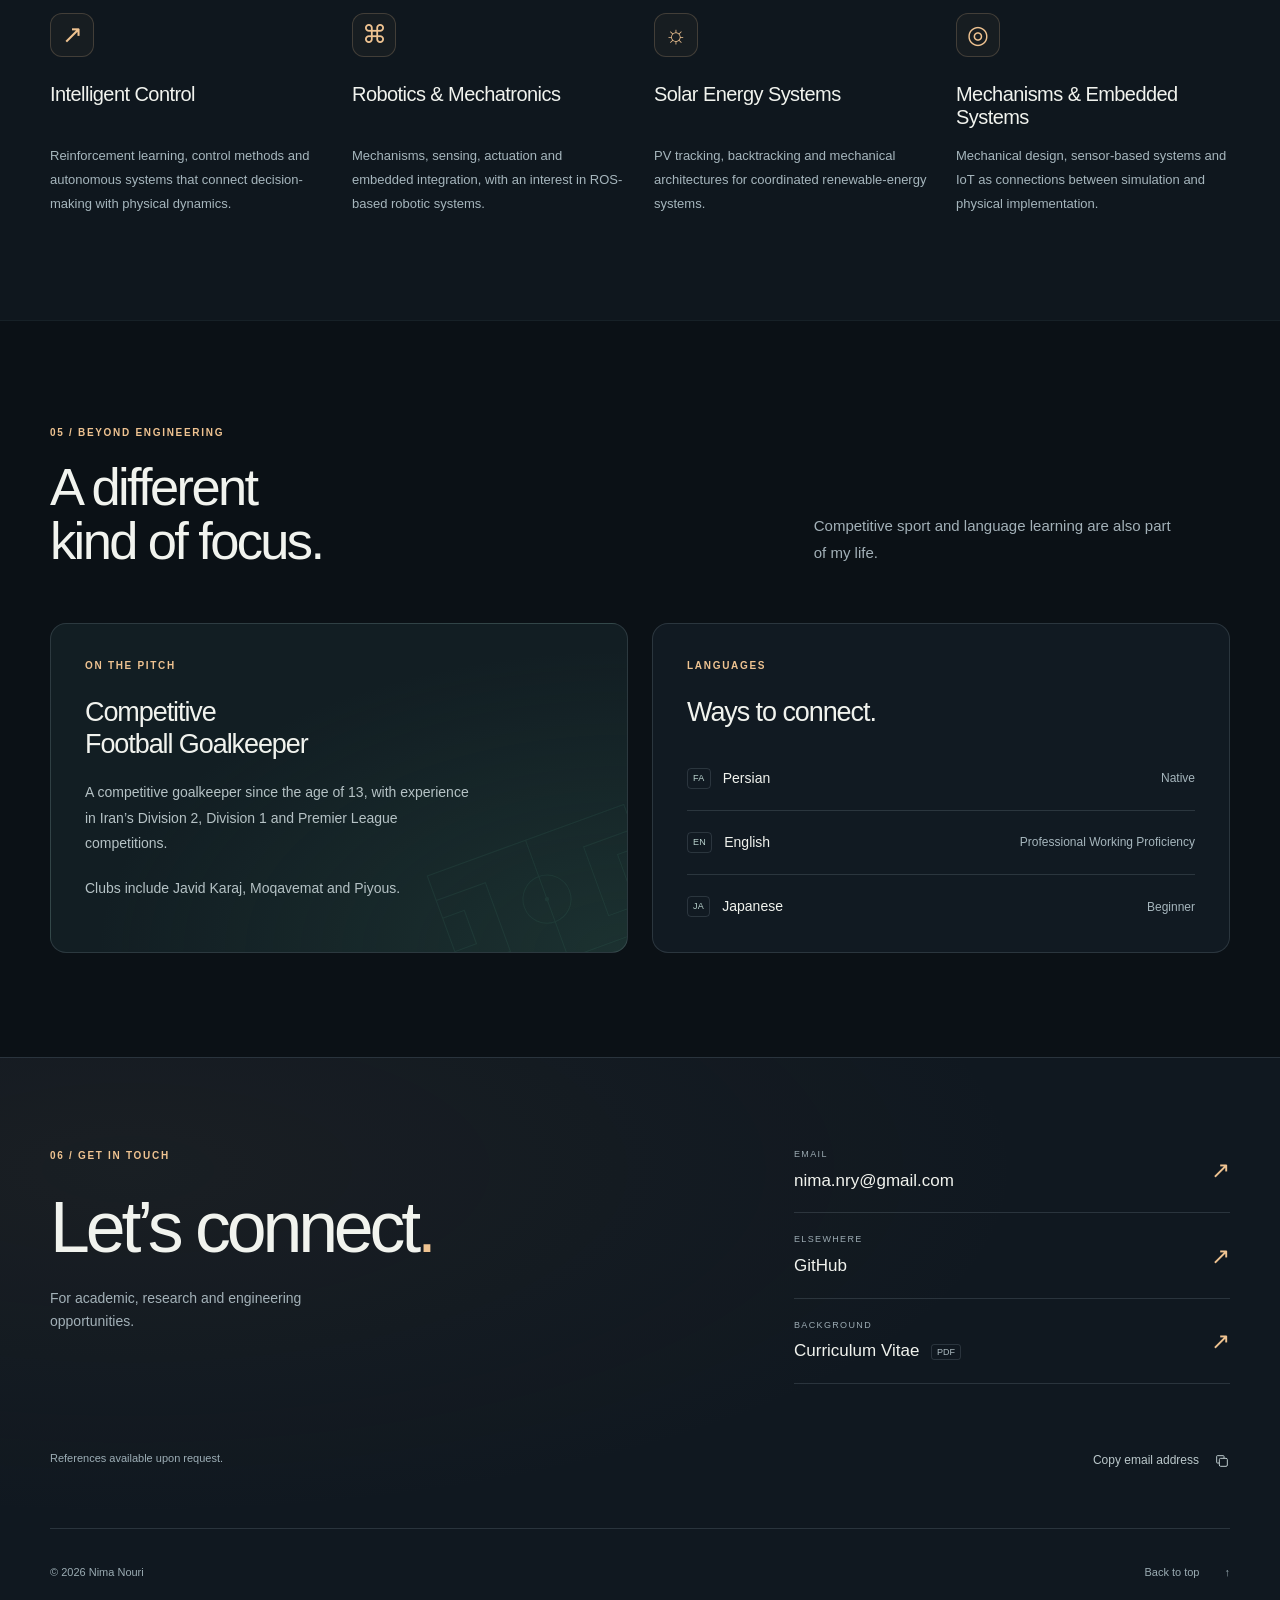
==== commit e75f0b1d: "Update index.html" ====
--- a/index.html
+++ b/index.html
@@ -119,22 +119,21 @@
               <a class="text-link" href="projects/inverted-pendulum.html">Read case study <span aria-hidden="true">↗</span></a>
             </div>
           </article>
+
           <article class="featured-card reveal" aria-labelledby="solar-title">
             <div class="project-visual solar-visual" aria-hidden="true">
               <span class="visual-label">02 / RENEWABLE ENERGY</span>
               <svg viewBox="0 0 500 195" fill="none" focusable="false">
-                <defs><radialGradient id="sun-glow"><stop stop-color="#ffca8b" stop-opacity=".17"/><stop offset="1" stop-color="#ffca8b" stop-opacity="0"/></radialGradient></defs>
-                <circle cx="364" cy="44" r="70" fill="url(#sun-glow)"/><circle cx="364" cy="44" r="14" stroke="#efbd83" stroke-width="1.5"/>
-                <path d="M364 20V15m0 58v-5m24-24h5m-58 0h5m41-17 4-4m-41 41 4-4m33 0 4 4m-41-41 4 4" stroke="#efbd83" stroke-width="1.5"/><path d="M100 167H424" stroke="#476576" stroke-width="1.5"/>
-                <g stroke="#8baeb2" stroke-width="1.5"><path d="M153 113v49m-15 5h30M252 124v38m-15 5h30M351 135v27m-15 5h30"/></g>
-                <g fill="#152b35" stroke="#82cfc4" stroke-width="1.5"><path d="m97 100 70-32 43 30-70 32zM196 111l70-32 43 30-70 32zM295 122l70-32 43 30-70 32z"/></g>
-                <g stroke="#82cfc4" stroke-opacity=".5"><path d="m120 89 43 31m-20-42 44 31m-69 6 70-32M219 100l43 31m-20-42 44 31m-69 6 70-32M318 111l43 31m-20-42 44 31m-69 6 70-32"/></g>
-                <path d="m334 60-19 15m-6-24-15 12m-5-22-18 14" stroke="#efbd83" stroke-opacity=".6" stroke-dasharray="3 4"/>
+                <defs><pattern id="solar-grid" width="24" height="24" patternUnits="userSpaceOnUse"><path d="M24 0H0V24" stroke="#92b0ba" stroke-opacity=".08"/></pattern></defs>
+                <path fill="url(#solar-grid)" d="M0 0h500v195H0z"/><path d="M65 155H433" stroke="#476576" stroke-width="1.5"/>
+                <path d="M123 109l49-25 43 23-48 24-44-22ZM198 117l50-25 42 22-49 25-43-22ZM274 123l49-25 42 22-48 25-43-22Z" stroke="#82e0d0" stroke-width="2"/>
+                <path d="M167 131v23M241 139v15M317 147v8" stroke="#82e0d0" stroke-width="2"/><path d="M334 29v19M343 39h-19M358 55l9-9M319 55l-9-9" stroke="#dfb984" stroke-width="2" stroke-linecap="round"/><circle cx="334" cy="39" r="18" stroke="#dfb984" stroke-width="2"/>
+                <path d="M177 57c22-29 63-32 89-7M155 72c28-38 82-44 117-13" stroke="#dfb984" stroke-width="1.5" stroke-dasharray="5 5" stroke-linecap="round"/>
               </svg>
               <span class="visual-caption">Single-axis tracking · backtracking · mechanisms</span>
             </div>
             <div class="featured-content">
-              <div class="project-meta"><span>Mechanism research</span><span><time datetime="2026">2026</time> — Present</span></div>
+              <div class="project-meta"><span>Mechanism research</span><time datetime="2026">2026 — Present</time></div>
               <h3 id="solar-title">Solar PV Tracking &amp; Backtracking</h3>
               <p>Research on horizontal single-axis PV trackers, inter-row shading, sloped terrain and mechanically coordinated single-motor architectures.</p>
               <ul class="project-points"><li>Cam, linkage and transmission-based coordination.</li><li>Literature review and concept development for low-complexity tracker systems.</li></ul>
@@ -142,10 +141,11 @@
               <a class="text-link" href="projects/solar-pv-tracking.html">Read case study <span aria-hidden="true">↗</span></a>
             </div>
           </article>
+
           <article class="featured-card step-counter-card reveal" aria-labelledby="step-counter-title">
-            <div class="project-visual step-counter-visual" aria-hidden="true">
+            <div class="project-visual image-visual step-counter-visual" aria-hidden="true">
+              <img src="https://raw.githubusercontent.com/nima-nry/arduino-step-counter/main/Images/wearable_prototype.jpg" alt="Wearable Arduino-based step counter prototype" loading="lazy">
               <span class="visual-label">03 / EMBEDDED SYSTEMS</span>
-              <svg viewBox="0 0 500 195" fill="none" focusable="false"><defs><pattern id="step-grid" width="25" height="25" patternUnits="userSpaceOnUse"><path d="M25 0H0V25" stroke="#92b0ba" stroke-opacity=".08"/></pattern></defs><path fill="url(#step-grid)" d="M0 0h500v195H0z"/><rect x="55" y="47" width="185" height="103" rx="10" fill="#172d37" stroke="#82e0d0" stroke-width="2"/><rect x="78" y="71" width="87" height="38" rx="4" fill="#0e1b23" stroke="#82cfc4"/><path d="M88 98c14-39 24 19 39-15s25 18 40-23" stroke="#efbd83" stroke-width="2.5"/><circle cx="370" cy="97" r="48" stroke="#82cfc4" stroke-width="2"/><path d="M370 97l28-27M370 97v17" stroke="#efbd83" stroke-width="3" stroke-linecap="round"/><path d="M240 97h78m-11-7 11 7-11 7" stroke="#82e0d0" stroke-width="2" stroke-dasharray="5 5"/></svg>
               <span class="visual-caption">MPU6050 · Arduino Uno · signal processing</span>
             </div>
             <div class="featured-content">
@@ -157,11 +157,10 @@
               <a class="text-link" href="https://github.com/nima-nry/arduino-step-counter" target="_blank" rel="noopener noreferrer">Open repository <span aria-hidden="true">↗</span></a>
             </div>
           </article>
-        </div>
-        
+
           <article class="featured-card reveal" aria-labelledby="jib-crane-featured-title">
             <div class="project-visual image-visual" aria-hidden="true">
-              <img src="https://raw.githubusercontent.com/nima-nry/jib-crane-project/main/images/hero.jpg" alt="Telescopic jib crane design" loading="lazy">
+              <img src="https://raw.githubusercontent.com/nima-nry/jib-crane-project/main/images/Hero.JPG" alt="Telescopic jib crane design" loading="lazy">
               <span class="visual-label">04 / MECHANICAL DESIGN</span>
               <span class="visual-caption">CAD · FEA · Structural Design</span>
             </div>
@@ -169,18 +168,12 @@
               <div class="project-meta"><span>Structural &amp; mechanical design</span><time datetime="2025">2025</time></div>
               <h3 id="jib-crane-featured-title">Telescopic Jib Crane for a 3-Ton Forklift</h3>
               <p>Designed a telescopic forklift-mounted jib crane attachment with CAD modeling and structural analysis for a 1.5-ton design load.</p>
-              <ul class="project-points">
-                <li>Complete SolidWorks assembly and manufacturing-oriented design.</li>
-                <li>Static structural analysis using SolidWorks Simulation.</li>
-              </ul>
+              <ul class="project-points"><li>Complete SolidWorks assembly and manufacturing-oriented design.</li><li>Static structural analysis using SolidWorks Simulation.</li></ul>
               <ul class="tags" aria-label="Project tools"><li>SolidWorks</li><li>FEA</li><li>CAD</li><li>Structural Design</li></ul>
-              <div class="project-links">
-                <a class="text-link" href="projects/jib-crane.html">Read case study <span aria-hidden="true">↗</span></a>
-                <a class="text-link" href="https://github.com/nima-nry/jib-crane-project" target="_blank" rel="noopener noreferrer">Repository <span aria-hidden="true">↗</span></a>
-              </div>
-            </div>
-          </article>
-
+              <div class="project-links"><a class="text-link" href="projects/jib-crane.html">Read case study <span aria-hidden="true">↗</span></a><a class="text-link" href="https://github.com/nima-nry/jib-crane-project" target="_blank" rel="noopener noreferrer">Repository <span aria-hidden="true">↗</span></a></div>
+            </div>
+          </article>
+        </div>
           <div class="project-archive reveal">
           <div class="archive-heading"><h3>More engineering projects</h3><span>04 — 07</span></div>
           <article class="project-row"><div class="project-row-main"><span class="project-index">04</span><span class="project-summary"><span class="project-category">Machine design</span><span class="project-name">Mechanical Components &amp; Power Transmission</span></span><span class="project-year"><time datetime="2024">2024</time>–<time datetime="2025">25</time></span></div><div class="project-detail"><p>Designed and analyzed shafts, springs, bearings, gears, gearboxes, bolted joints and welded structures.</p><ul class="tags" aria-label="Project topics"><li>Machine Design</li><li>Power Transmission</li><li>Mechanical Components</li></ul><a class="text-link" href="projects/machine-design.html">Read case study <span aria-hidden="true">↗</span></a></div></article>
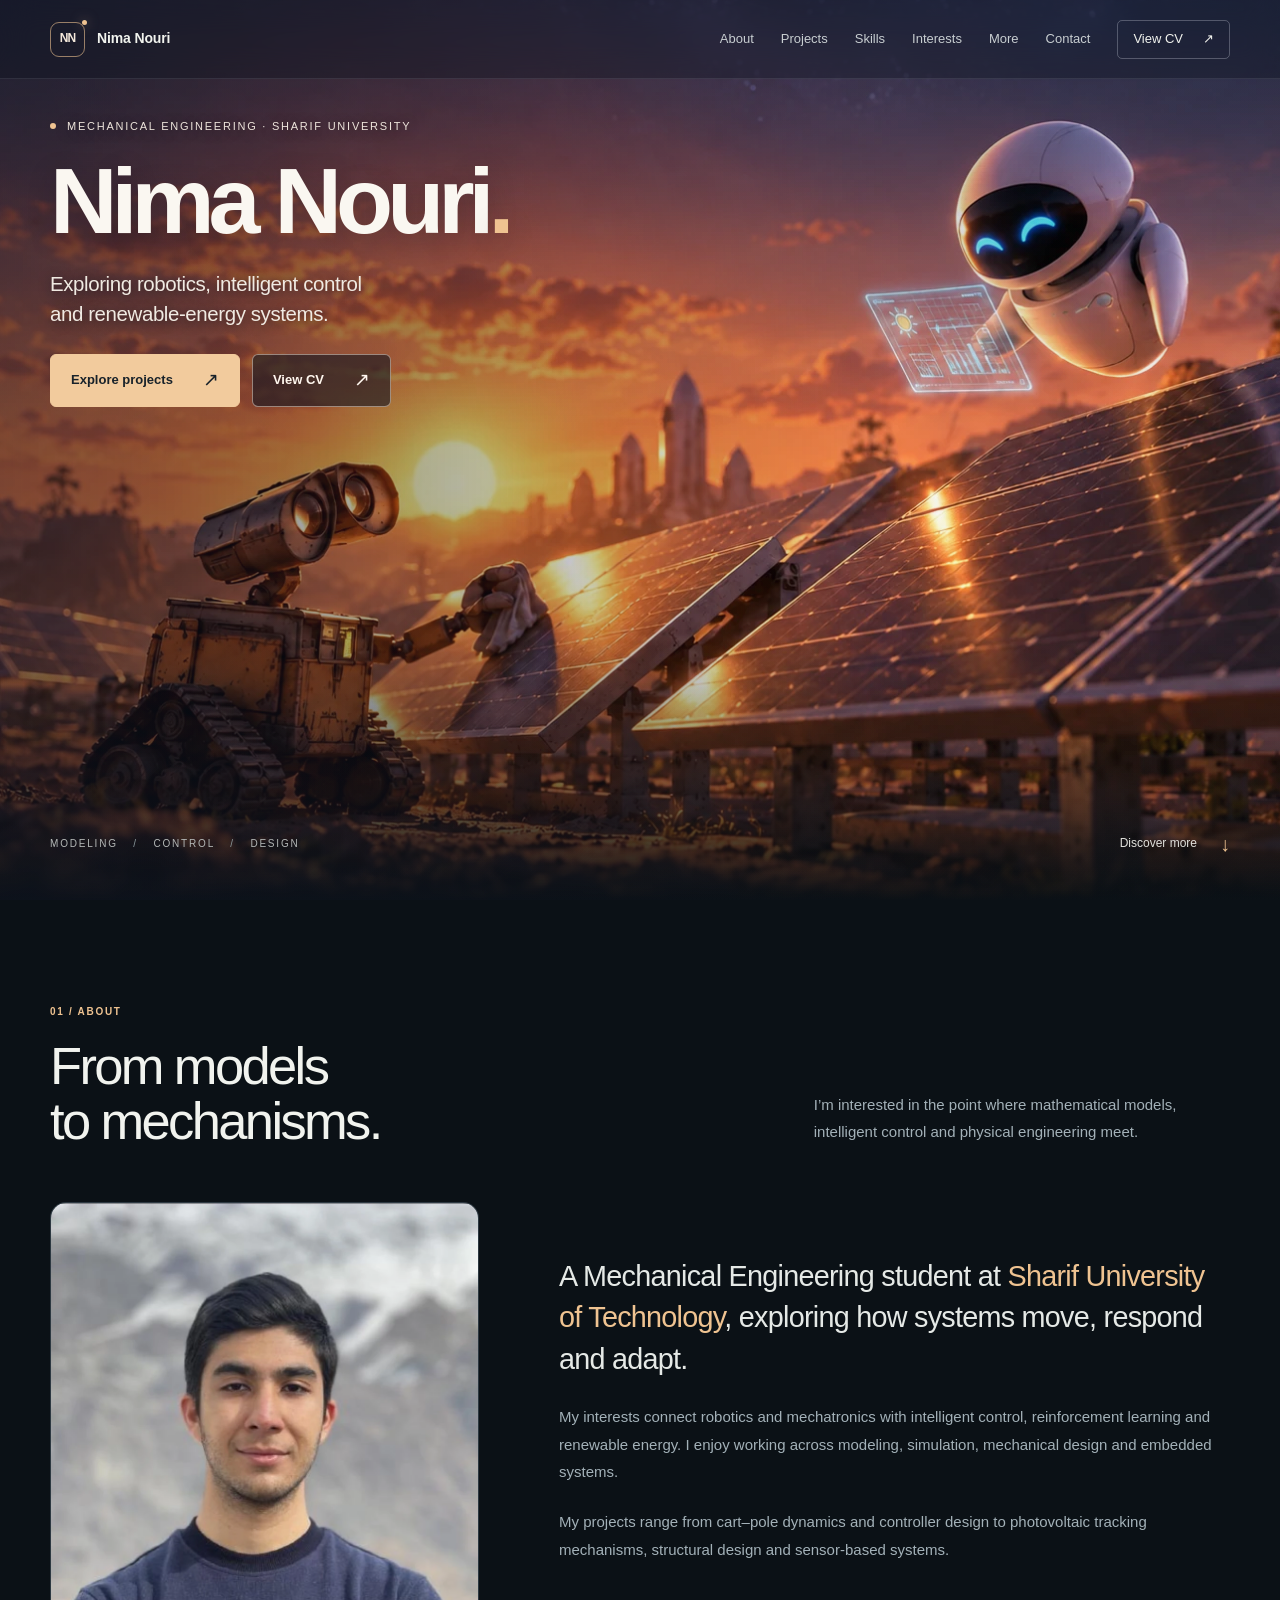
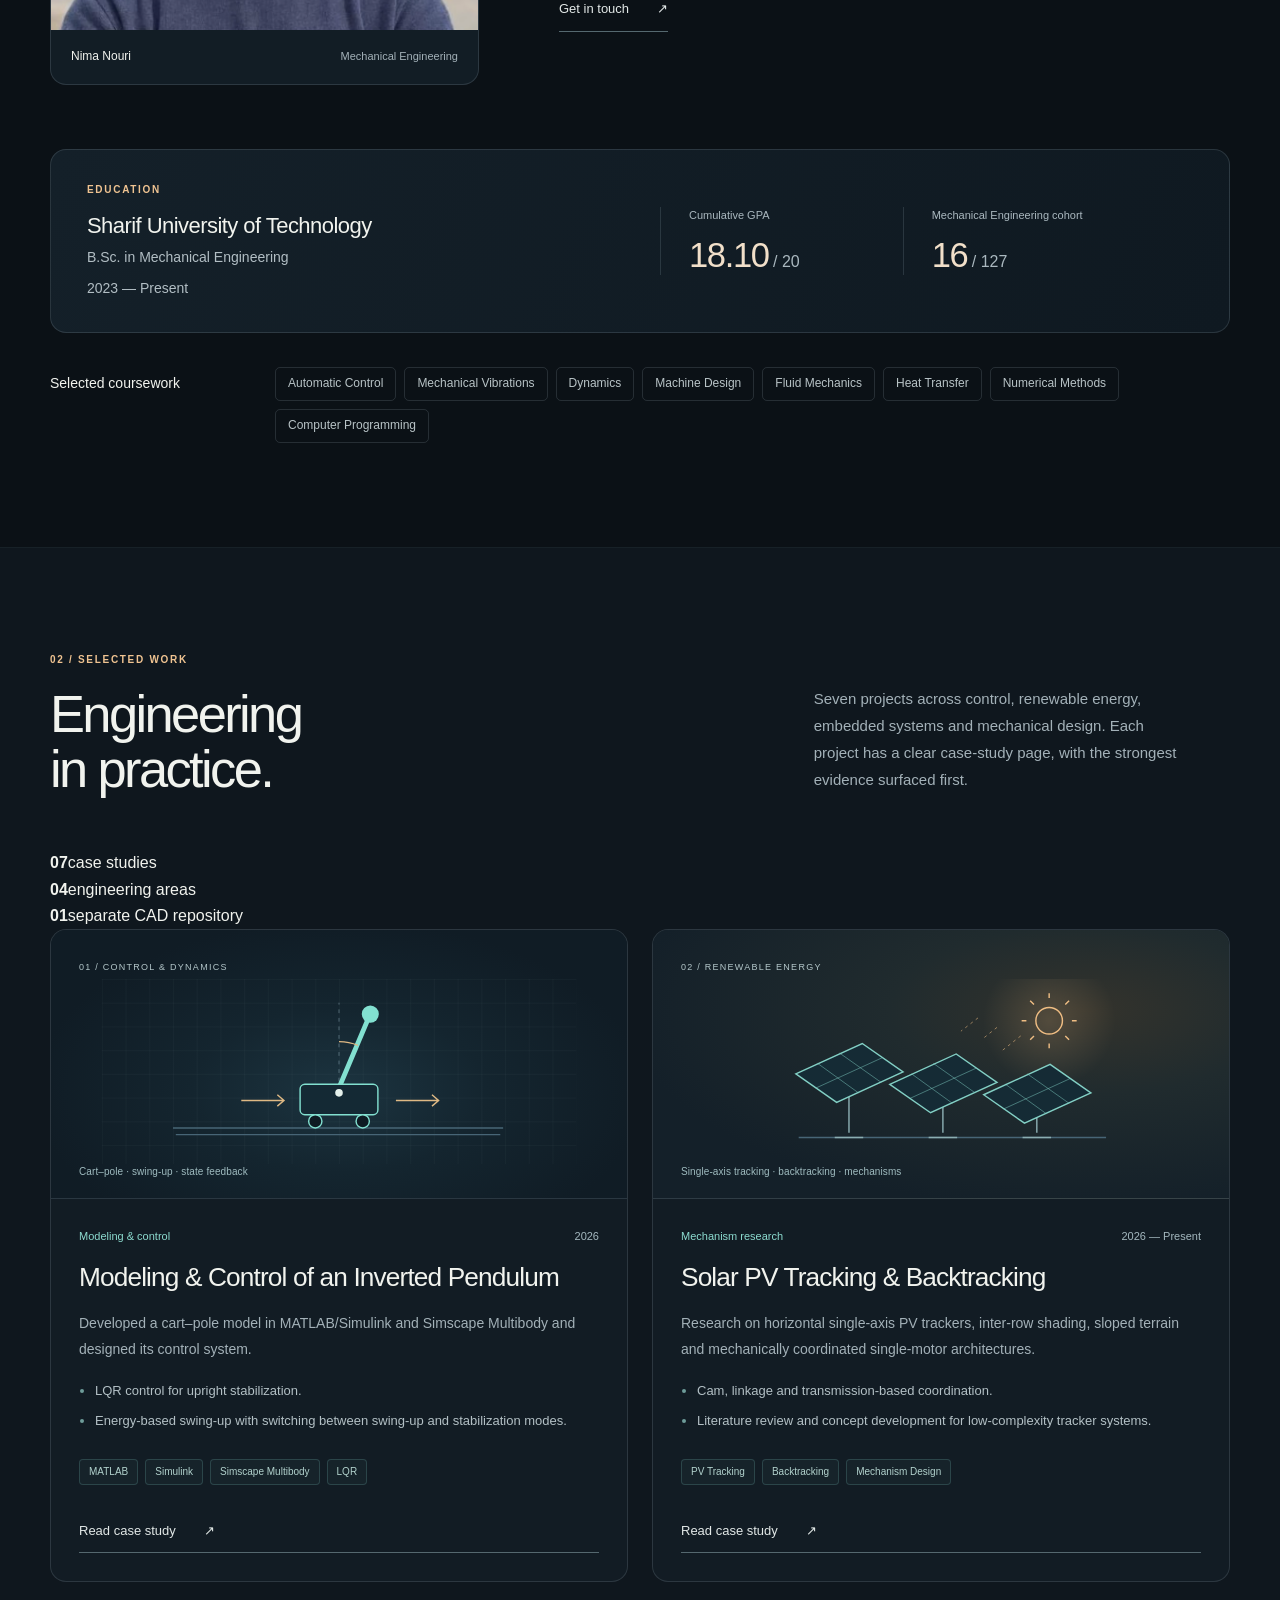
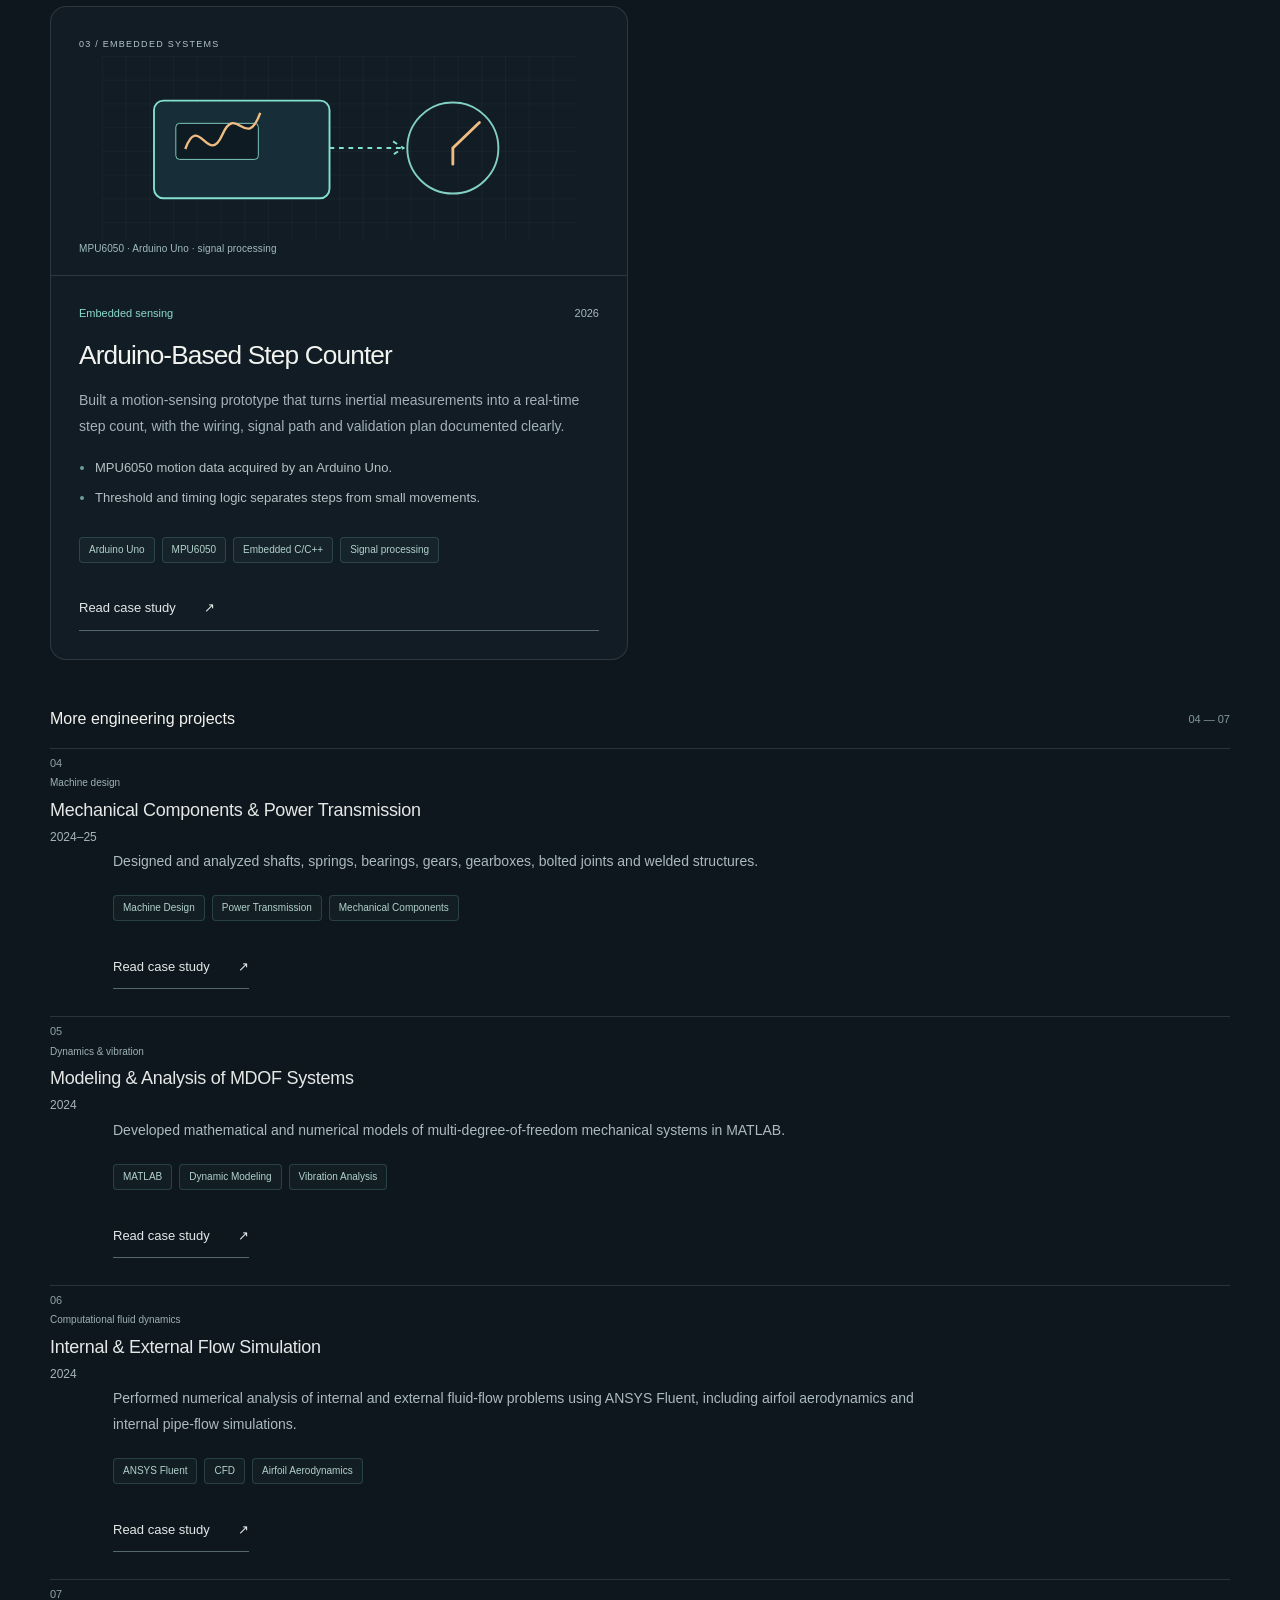
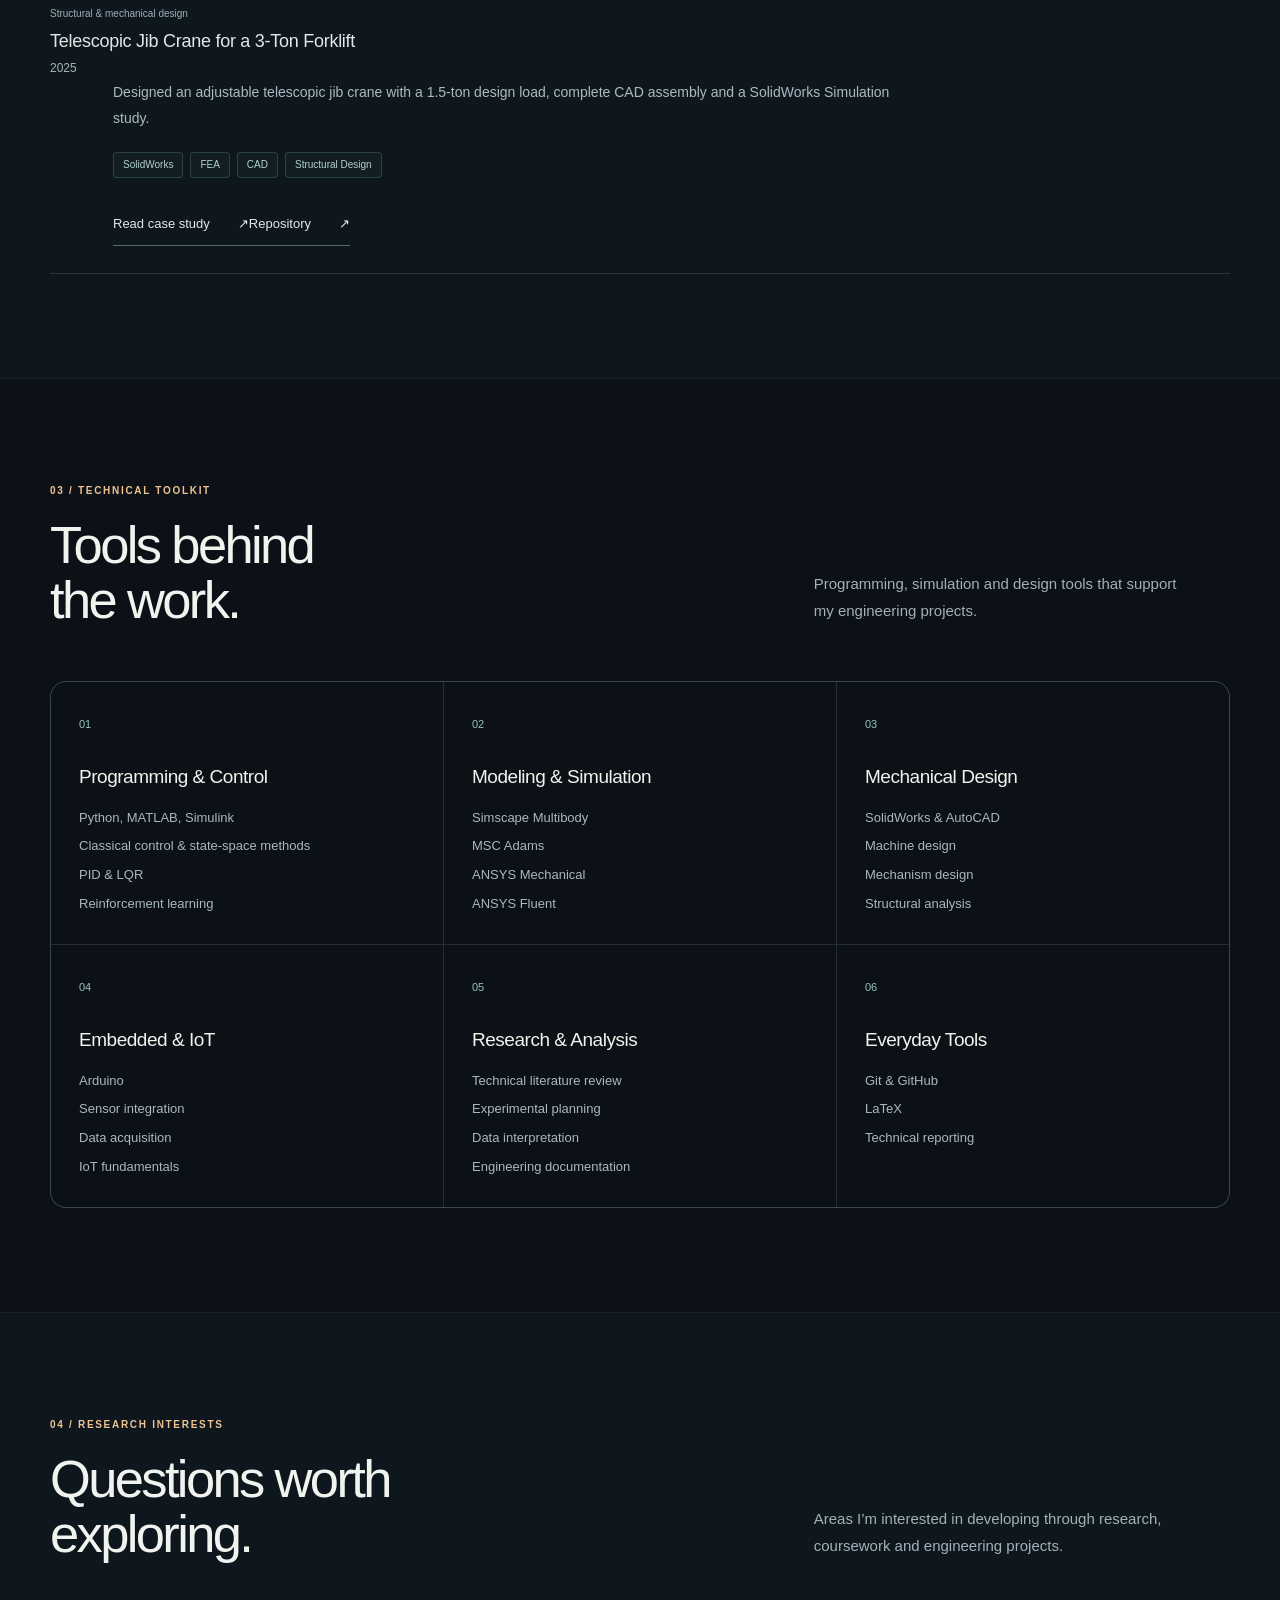
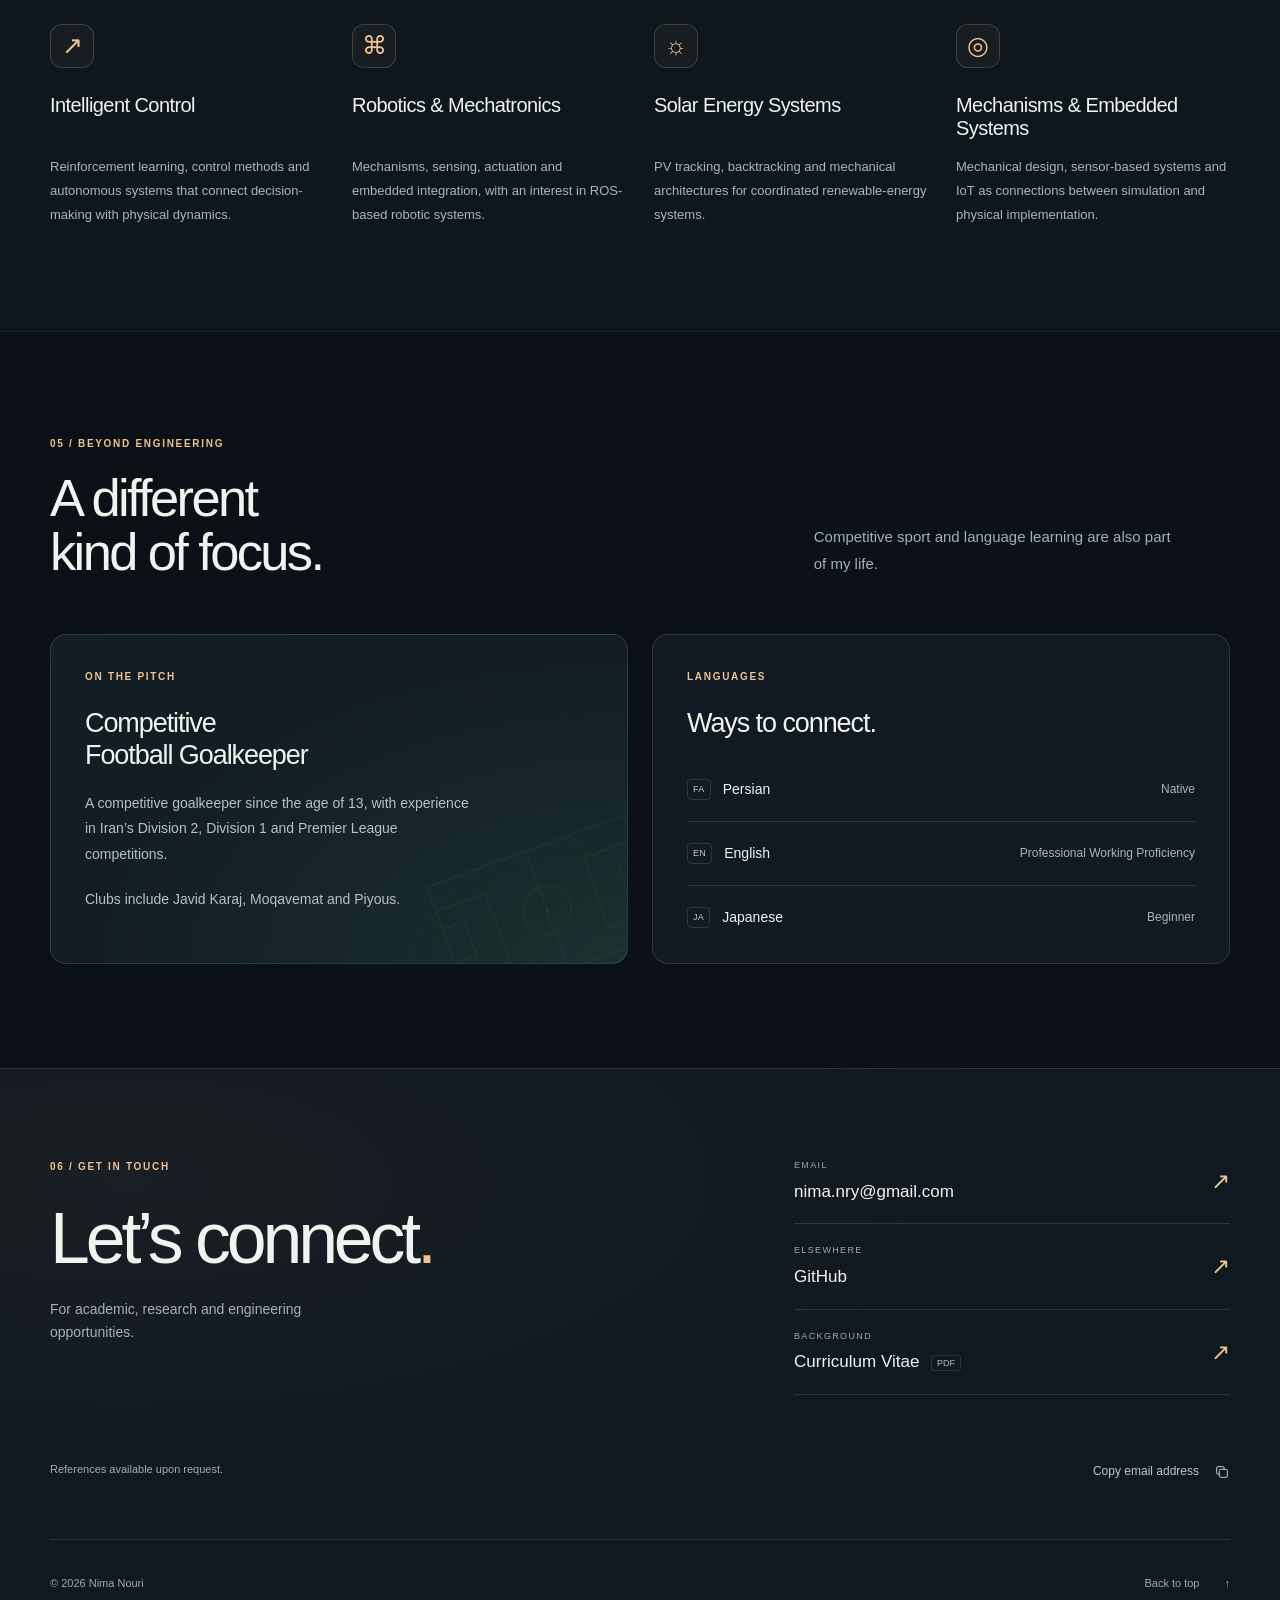
==== commit c246bc76: "Update index.html" ====
--- a/index.html
+++ b/index.html
@@ -84,7 +84,7 @@
       </div>
       <div class="education-card reveal">
         <div class="education-main"><p class="eyebrow">EDUCATION</p><h3>Sharif University of Technology</h3><p>B.Sc. in Mechanical Engineering</p><p class="education-date"><time datetime="2023">2023</time> — Present</p></div>
-        <dl class="academic-stats"><div><dt>Cumulative GPA</dt><dd>18.24<span> / 20</span></dd></div><div><dt>Mechanical Engineering cohort</dt><dd>18<span> / 126</span></dd></div></dl>
+        <dl class="academic-stats"><div><dt>Cumulative GPA</dt><dd>18.10<span> / 20</span></dd></div><div><dt>Mechanical Engineering cohort</dt><dd>16<span> / 127</span></dd></div></dl>
       </div>
       <div class="coursework reveal"><h3>Selected coursework</h3><ul class="course-list"><li>Automatic Control</li><li>Mechanical Vibrations</li><li>Dynamics</li><li>Machine Design</li><li>Fluid Mechanics</li><li>Heat Transfer</li><li>Numerical Methods</li><li>Computer Programming</li></ul></div>
     </section>
@@ -93,9 +93,9 @@
       <div class="shell">
         <div class="section-heading reveal">
           <div><p class="eyebrow">02 / SELECTED WORK</p><h2 id="projects-title">Engineering<br>in practice.</h2></div>
-          <p>Seven projects across control, renewable energy, embedded systems and mechanical design. Public repository links are shown for the project packages that are currently available.</p>
-        </div>
-        <div class="project-facts reveal" aria-label="Portfolio project summary"><div><strong>07</strong><span>projects</span></div><div><strong>04</strong><span>engineering areas</span></div><div><strong>02</strong><span>public project repositories</span></div></div>
+          <p>Seven projects across control, renewable energy, embedded systems and mechanical design. Each project has a clear case-study page, with the strongest evidence surfaced first.</p>
+        </div>
+        <div class="project-facts reveal" aria-label="Portfolio project summary"><div><strong>07</strong><span>case studies</span></div><div><strong>04</strong><span>engineering areas</span></div><div><strong>01</strong><span>separate CAD repository</span></div></div>
         <div class="featured-projects">
           <article class="featured-card reveal" aria-labelledby="pendulum-title">
             <div class="project-visual control-visual" aria-hidden="true">
@@ -119,21 +119,22 @@
               <a class="text-link" href="projects/inverted-pendulum.html">Read case study <span aria-hidden="true">↗</span></a>
             </div>
           </article>
-
           <article class="featured-card reveal" aria-labelledby="solar-title">
             <div class="project-visual solar-visual" aria-hidden="true">
               <span class="visual-label">02 / RENEWABLE ENERGY</span>
               <svg viewBox="0 0 500 195" fill="none" focusable="false">
-                <defs><pattern id="solar-grid" width="24" height="24" patternUnits="userSpaceOnUse"><path d="M24 0H0V24" stroke="#92b0ba" stroke-opacity=".08"/></pattern></defs>
-                <path fill="url(#solar-grid)" d="M0 0h500v195H0z"/><path d="M65 155H433" stroke="#476576" stroke-width="1.5"/>
-                <path d="M123 109l49-25 43 23-48 24-44-22ZM198 117l50-25 42 22-49 25-43-22ZM274 123l49-25 42 22-48 25-43-22Z" stroke="#82e0d0" stroke-width="2"/>
-                <path d="M167 131v23M241 139v15M317 147v8" stroke="#82e0d0" stroke-width="2"/><path d="M334 29v19M343 39h-19M358 55l9-9M319 55l-9-9" stroke="#dfb984" stroke-width="2" stroke-linecap="round"/><circle cx="334" cy="39" r="18" stroke="#dfb984" stroke-width="2"/>
-                <path d="M177 57c22-29 63-32 89-7M155 72c28-38 82-44 117-13" stroke="#dfb984" stroke-width="1.5" stroke-dasharray="5 5" stroke-linecap="round"/>
+                <defs><radialGradient id="sun-glow"><stop stop-color="#ffca8b" stop-opacity=".17"/><stop offset="1" stop-color="#ffca8b" stop-opacity="0"/></radialGradient></defs>
+                <circle cx="364" cy="44" r="70" fill="url(#sun-glow)"/><circle cx="364" cy="44" r="14" stroke="#efbd83" stroke-width="1.5"/>
+                <path d="M364 20V15m0 58v-5m24-24h5m-58 0h5m41-17 4-4m-41 41 4-4m33 0 4 4m-41-41 4 4" stroke="#efbd83" stroke-width="1.5"/><path d="M100 167H424" stroke="#476576" stroke-width="1.5"/>
+                <g stroke="#8baeb2" stroke-width="1.5"><path d="M153 113v49m-15 5h30M252 124v38m-15 5h30M351 135v27m-15 5h30"/></g>
+                <g fill="#152b35" stroke="#82cfc4" stroke-width="1.5"><path d="m97 100 70-32 43 30-70 32zM196 111l70-32 43 30-70 32zM295 122l70-32 43 30-70 32z"/></g>
+                <g stroke="#82cfc4" stroke-opacity=".5"><path d="m120 89 43 31m-20-42 44 31m-69 6 70-32M219 100l43 31m-20-42 44 31m-69 6 70-32M318 111l43 31m-20-42 44 31m-69 6 70-32"/></g>
+                <path d="m334 60-19 15m-6-24-15 12m-5-22-18 14" stroke="#efbd83" stroke-opacity=".6" stroke-dasharray="3 4"/>
               </svg>
               <span class="visual-caption">Single-axis tracking · backtracking · mechanisms</span>
             </div>
             <div class="featured-content">
-              <div class="project-meta"><span>Mechanism research</span><time datetime="2026">2026 — Present</time></div>
+              <div class="project-meta"><span>Mechanism research</span><span><time datetime="2026">2026</time> — Present</span></div>
               <h3 id="solar-title">Solar PV Tracking &amp; Backtracking</h3>
               <p>Research on horizontal single-axis PV trackers, inter-row shading, sloped terrain and mechanically coordinated single-motor architectures.</p>
               <ul class="project-points"><li>Cam, linkage and transmission-based coordination.</li><li>Literature review and concept development for low-complexity tracker systems.</li></ul>
@@ -141,11 +142,10 @@
               <a class="text-link" href="projects/solar-pv-tracking.html">Read case study <span aria-hidden="true">↗</span></a>
             </div>
           </article>
-
           <article class="featured-card step-counter-card reveal" aria-labelledby="step-counter-title">
-            <div class="project-visual image-visual step-counter-visual" aria-hidden="true">
-              <img src="https://raw.githubusercontent.com/nima-nry/arduino-step-counter/main/Images/wearable_prototype.jpg" alt="Wearable Arduino-based step counter prototype" loading="lazy">
+            <div class="project-visual step-counter-visual" aria-hidden="true">
               <span class="visual-label">03 / EMBEDDED SYSTEMS</span>
+              <svg viewBox="0 0 500 195" fill="none" focusable="false"><defs><pattern id="step-grid" width="25" height="25" patternUnits="userSpaceOnUse"><path d="M25 0H0V25" stroke="#92b0ba" stroke-opacity=".08"/></pattern></defs><path fill="url(#step-grid)" d="M0 0h500v195H0z"/><rect x="55" y="47" width="185" height="103" rx="10" fill="#172d37" stroke="#82e0d0" stroke-width="2"/><rect x="78" y="71" width="87" height="38" rx="4" fill="#0e1b23" stroke="#82cfc4"/><path d="M88 98c14-39 24 19 39-15s25 18 40-23" stroke="#efbd83" stroke-width="2.5"/><circle cx="370" cy="97" r="48" stroke="#82cfc4" stroke-width="2"/><path d="M370 97l28-27M370 97v17" stroke="#efbd83" stroke-width="3" stroke-linecap="round"/><path d="M240 97h78m-11-7 11 7-11 7" stroke="#82e0d0" stroke-width="2" stroke-dasharray="5 5"/></svg>
               <span class="visual-caption">MPU6050 · Arduino Uno · signal processing</span>
             </div>
             <div class="featured-content">
@@ -154,27 +154,11 @@
               <p>Built a motion-sensing prototype that turns inertial measurements into a real-time step count, with the wiring, signal path and validation plan documented clearly.</p>
               <ul class="project-points"><li>MPU6050 motion data acquired by an Arduino Uno.</li><li>Threshold and timing logic separates steps from small movements.</li></ul>
               <ul class="tags" aria-label="Project tools"><li>Arduino Uno</li><li>MPU6050</li><li>Embedded C/C++</li><li>Signal processing</li></ul>
-              <a class="text-link" href="https://github.com/nima-nry/arduino-step-counter" target="_blank" rel="noopener noreferrer">Open repository <span aria-hidden="true">↗</span></a>
+              <a class="text-link" href="projects/step-counter.html">Read case study <span aria-hidden="true">↗</span></a>
             </div>
           </article>
-
-          <article class="featured-card reveal" aria-labelledby="jib-crane-featured-title">
-            <div class="project-visual image-visual" aria-hidden="true">
-              <img src="https://raw.githubusercontent.com/nima-nry/jib-crane-project/main/images/Hero.JPG" alt="Telescopic jib crane design" loading="lazy">
-              <span class="visual-label">04 / MECHANICAL DESIGN</span>
-              <span class="visual-caption">CAD · FEA · Structural Design</span>
-            </div>
-            <div class="featured-content">
-              <div class="project-meta"><span>Structural &amp; mechanical design</span><time datetime="2025">2025</time></div>
-              <h3 id="jib-crane-featured-title">Telescopic Jib Crane for a 3-Ton Forklift</h3>
-              <p>Designed a telescopic forklift-mounted jib crane attachment with CAD modeling and structural analysis for a 1.5-ton design load.</p>
-              <ul class="project-points"><li>Complete SolidWorks assembly and manufacturing-oriented design.</li><li>Static structural analysis using SolidWorks Simulation.</li></ul>
-              <ul class="tags" aria-label="Project tools"><li>SolidWorks</li><li>FEA</li><li>CAD</li><li>Structural Design</li></ul>
-              <div class="project-links"><a class="text-link" href="projects/jib-crane.html">Read case study <span aria-hidden="true">↗</span></a><a class="text-link" href="https://github.com/nima-nry/jib-crane-project" target="_blank" rel="noopener noreferrer">Repository <span aria-hidden="true">↗</span></a></div>
-            </div>
-          </article>
-        </div>
-          <div class="project-archive reveal">
+        </div>
+        <div class="project-archive reveal">
           <div class="archive-heading"><h3>More engineering projects</h3><span>04 — 07</span></div>
           <article class="project-row"><div class="project-row-main"><span class="project-index">04</span><span class="project-summary"><span class="project-category">Machine design</span><span class="project-name">Mechanical Components &amp; Power Transmission</span></span><span class="project-year"><time datetime="2024">2024</time>–<time datetime="2025">25</time></span></div><div class="project-detail"><p>Designed and analyzed shafts, springs, bearings, gears, gearboxes, bolted joints and welded structures.</p><ul class="tags" aria-label="Project topics"><li>Machine Design</li><li>Power Transmission</li><li>Mechanical Components</li></ul><a class="text-link" href="projects/machine-design.html">Read case study <span aria-hidden="true">↗</span></a></div></article>
           <article class="project-row"><div class="project-row-main"><span class="project-index">05</span><span class="project-summary"><span class="project-category">Dynamics &amp; vibration</span><span class="project-name">Modeling &amp; Analysis of MDOF Systems</span></span><time datetime="2024">2024</time></div><div class="project-detail"><p>Developed mathematical and numerical models of multi-degree-of-freedom mechanical systems in MATLAB.</p><ul class="tags" aria-label="Project tools"><li>MATLAB</li><li>Dynamic Modeling</li><li>Vibration Analysis</li></ul><a class="text-link" href="projects/mdof-vibration.html">Read case study <span aria-hidden="true">↗</span></a></div></article>
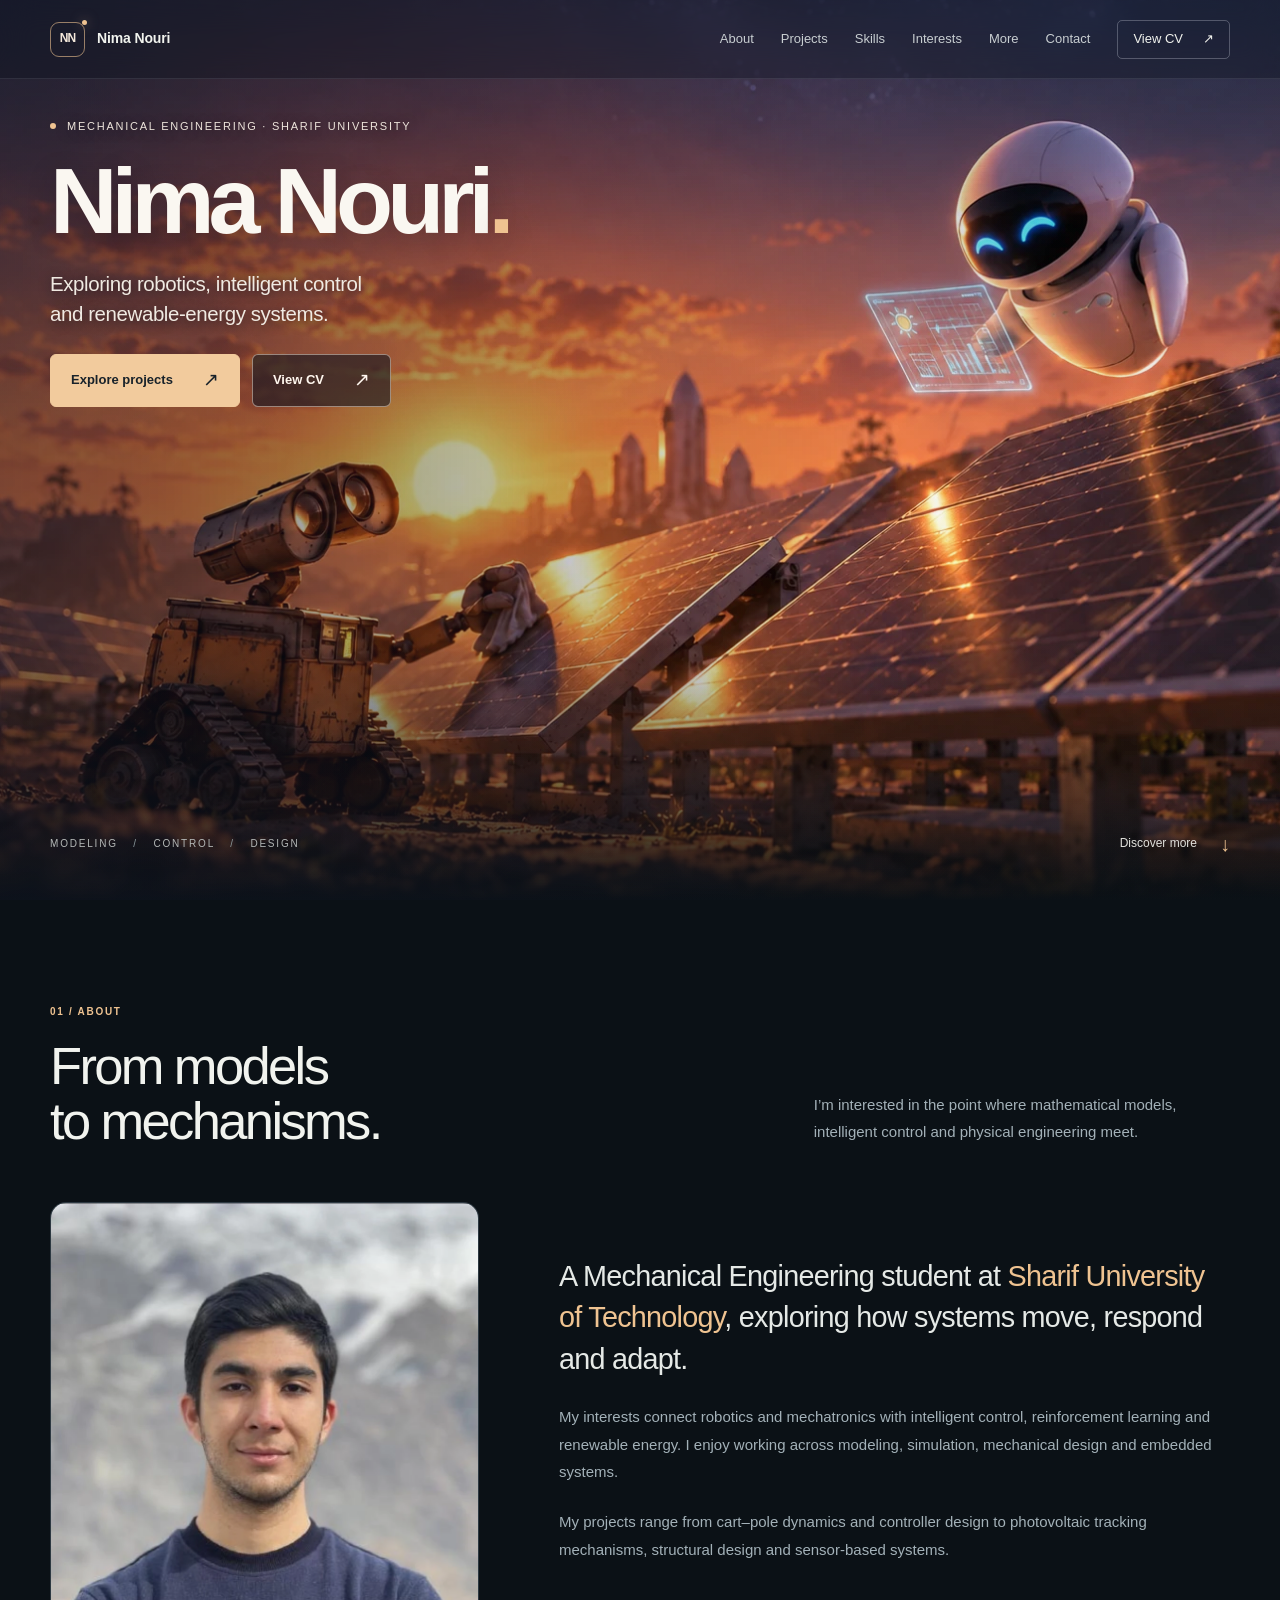
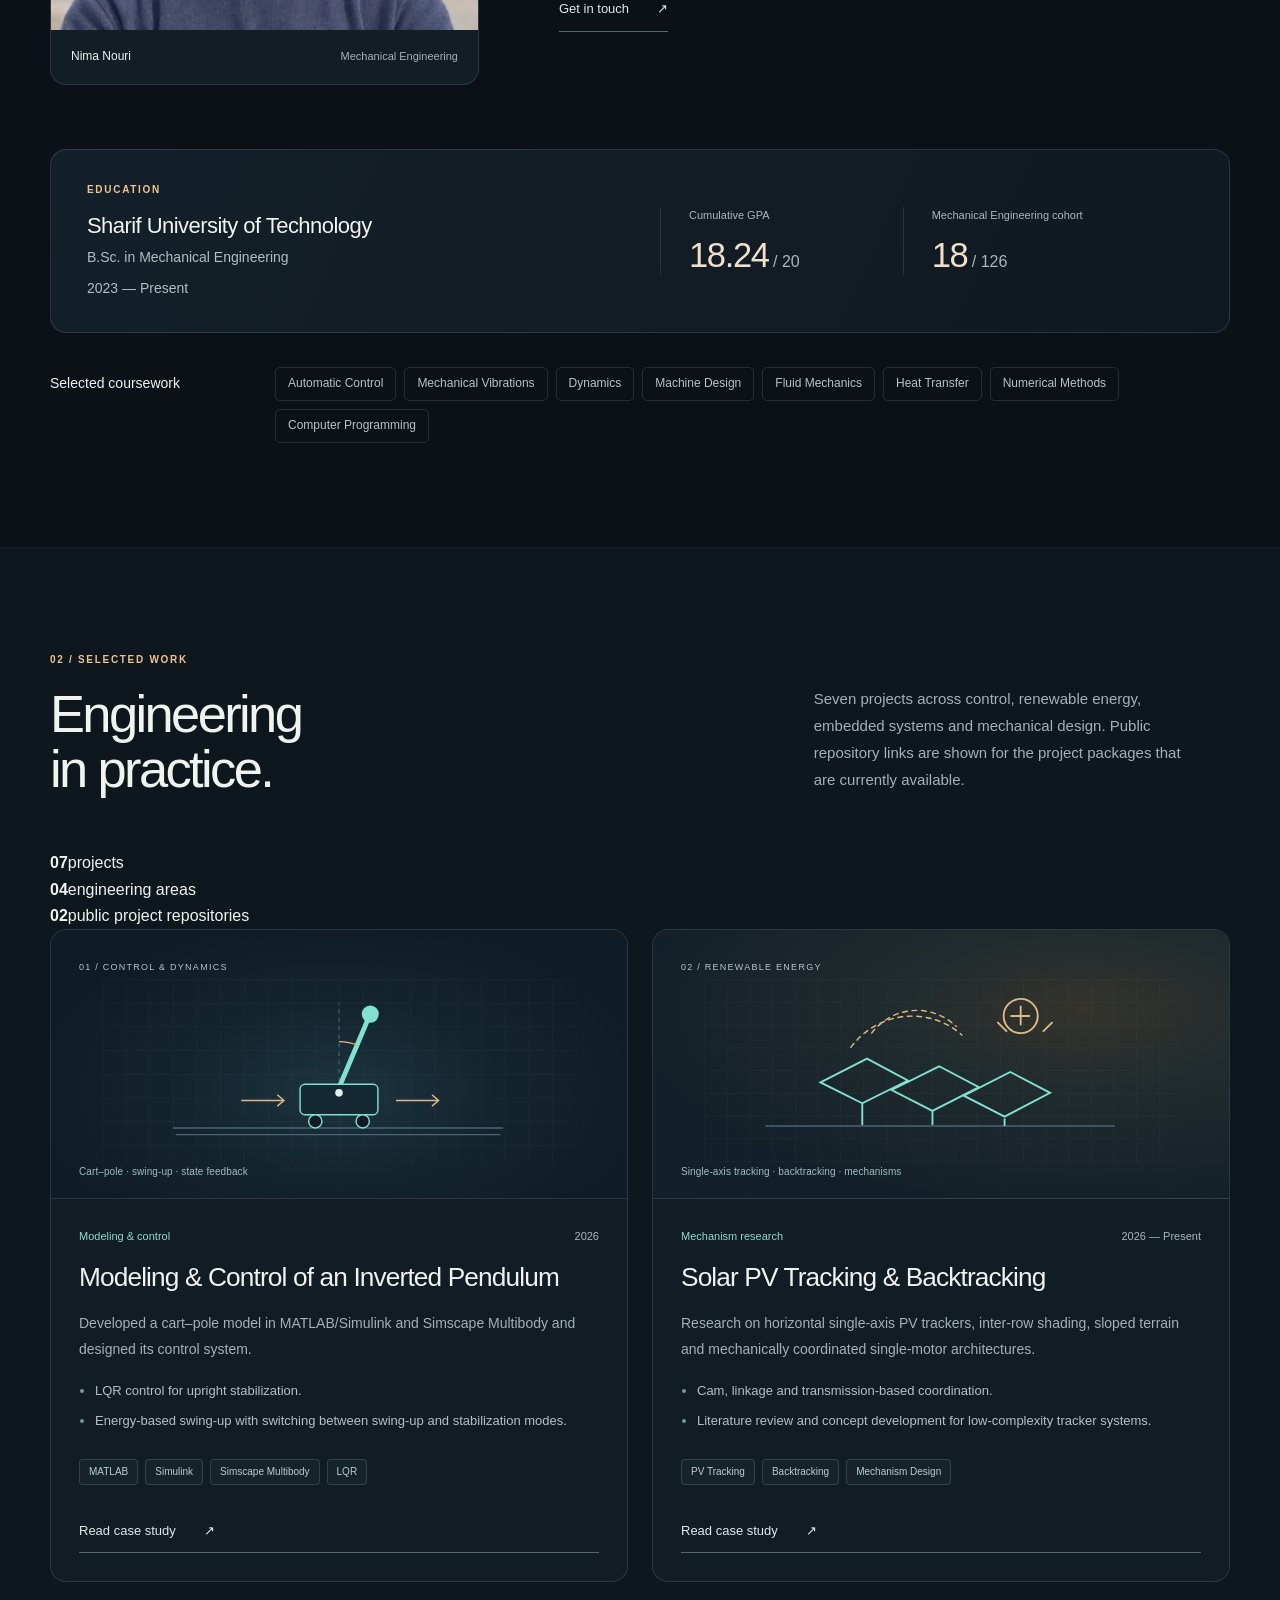
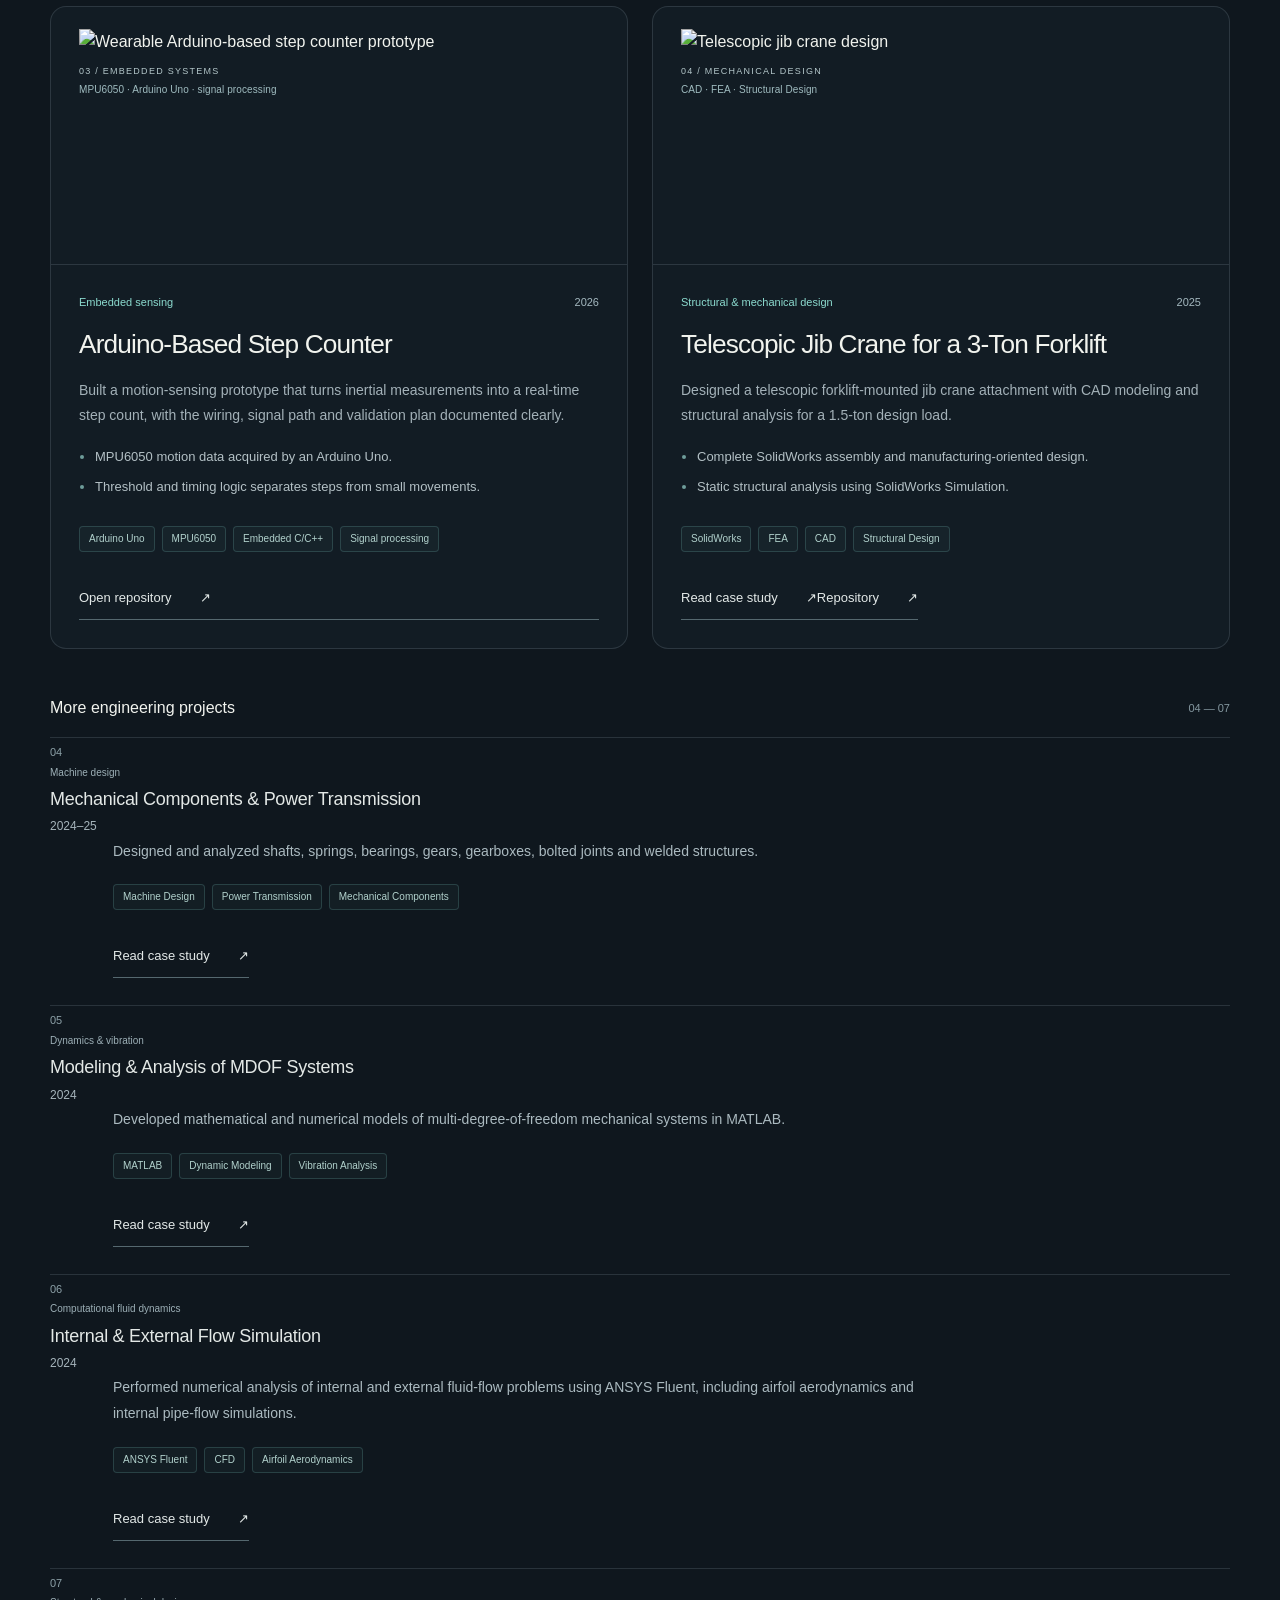
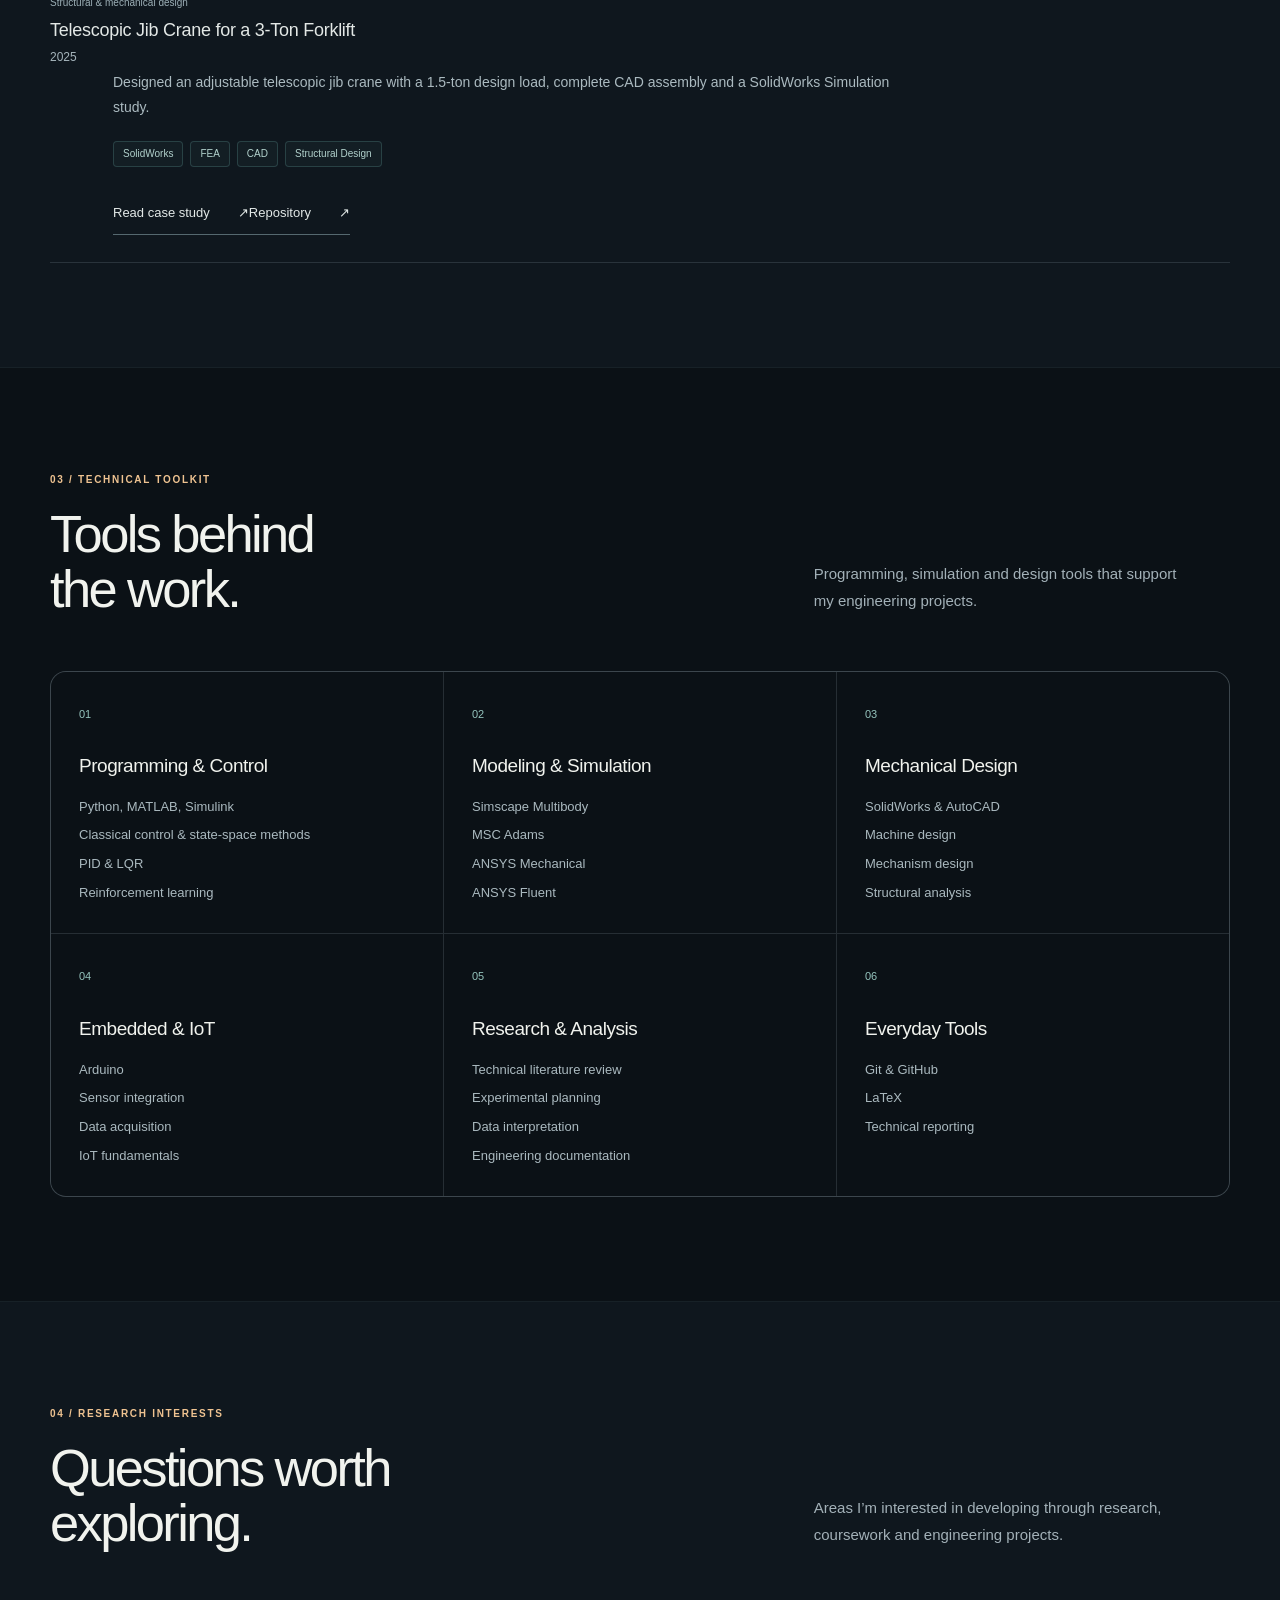
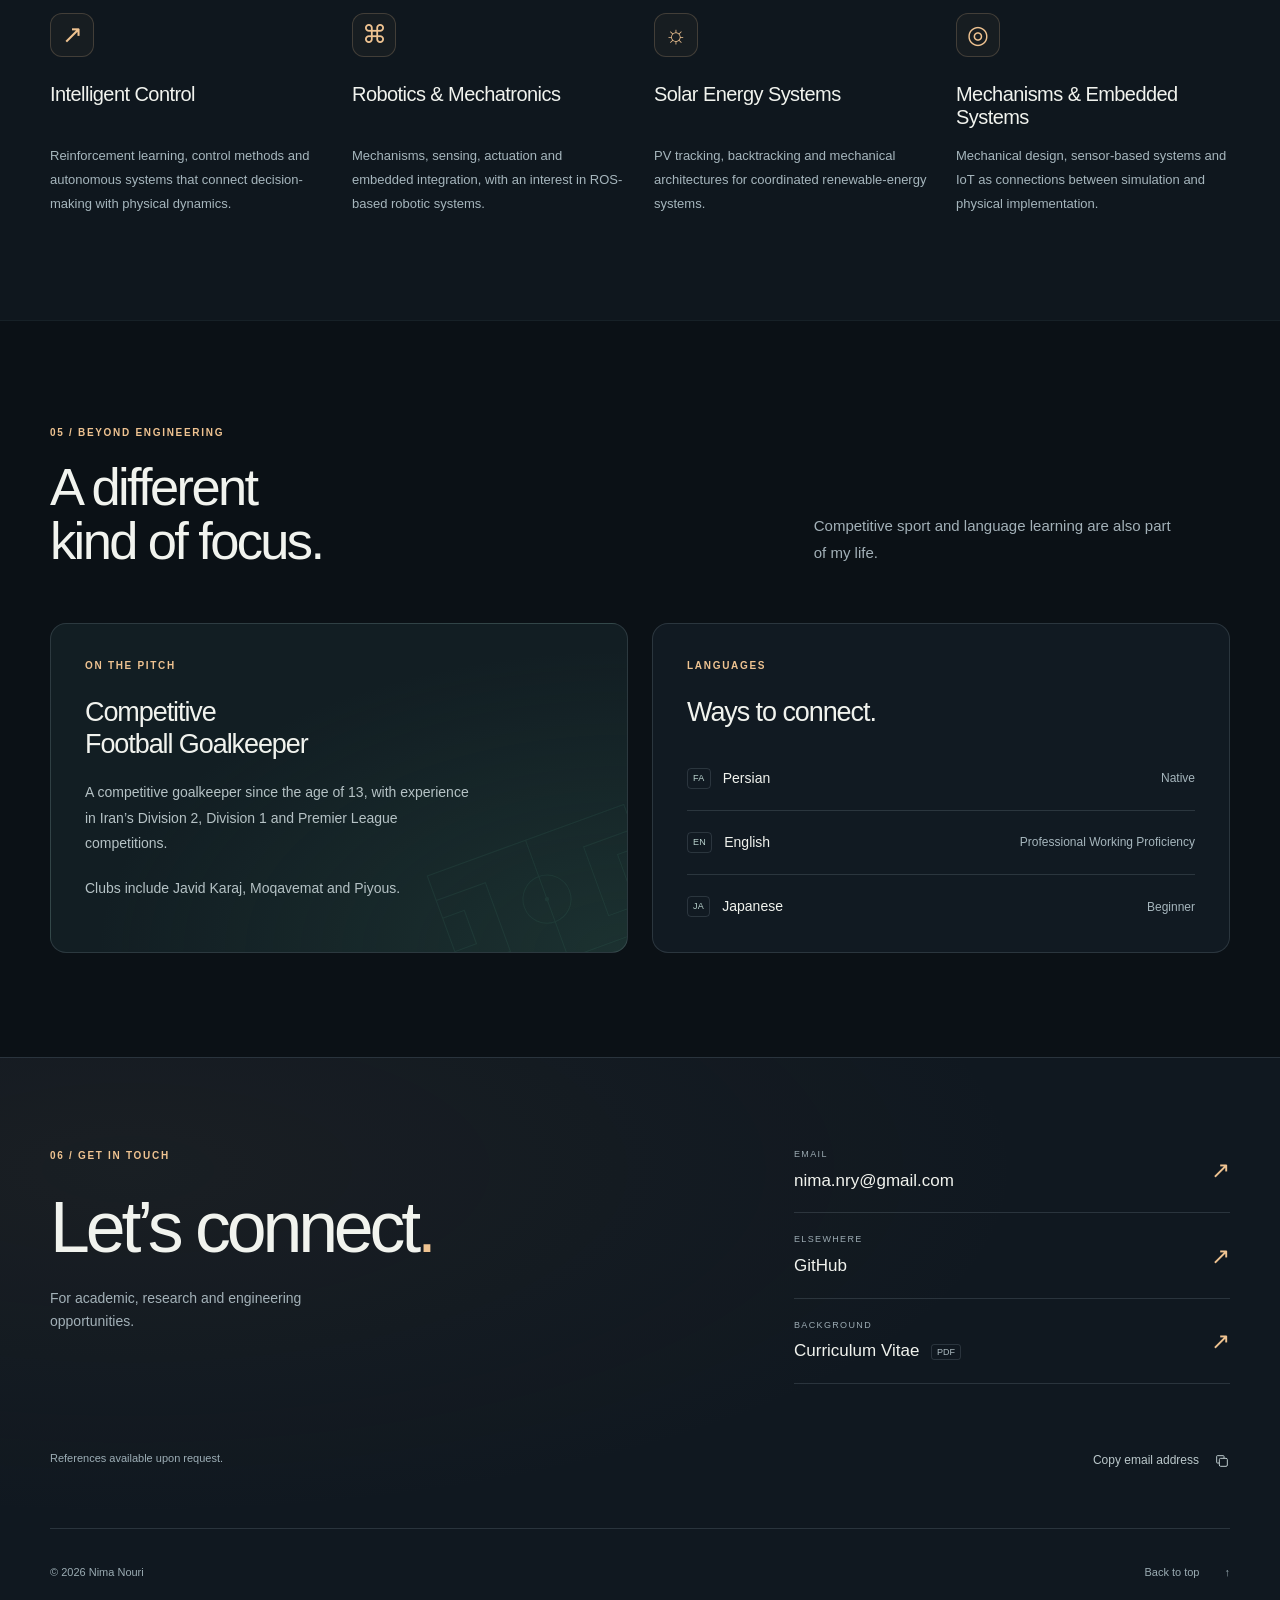
==== commit 81c2f6ed: "Update index.html" ====
--- a/index.html
+++ b/index.html
@@ -84,7 +84,7 @@
       </div>
       <div class="education-card reveal">
         <div class="education-main"><p class="eyebrow">EDUCATION</p><h3>Sharif University of Technology</h3><p>B.Sc. in Mechanical Engineering</p><p class="education-date"><time datetime="2023">2023</time> — Present</p></div>
-        <dl class="academic-stats"><div><dt>Cumulative GPA</dt><dd>18.10<span> / 20</span></dd></div><div><dt>Mechanical Engineering cohort</dt><dd>16<span> / 127</span></dd></div></dl>
+        <dl class="academic-stats"><div><dt>Cumulative GPA</dt><dd>18.24<span> / 20</span></dd></div><div><dt>Mechanical Engineering cohort</dt><dd>18<span> / 126</span></dd></div></dl>
       </div>
       <div class="coursework reveal"><h3>Selected coursework</h3><ul class="course-list"><li>Automatic Control</li><li>Mechanical Vibrations</li><li>Dynamics</li><li>Machine Design</li><li>Fluid Mechanics</li><li>Heat Transfer</li><li>Numerical Methods</li><li>Computer Programming</li></ul></div>
     </section>
@@ -93,9 +93,9 @@
       <div class="shell">
         <div class="section-heading reveal">
           <div><p class="eyebrow">02 / SELECTED WORK</p><h2 id="projects-title">Engineering<br>in practice.</h2></div>
-          <p>Seven projects across control, renewable energy, embedded systems and mechanical design. Each project has a clear case-study page, with the strongest evidence surfaced first.</p>
-        </div>
-        <div class="project-facts reveal" aria-label="Portfolio project summary"><div><strong>07</strong><span>case studies</span></div><div><strong>04</strong><span>engineering areas</span></div><div><strong>01</strong><span>separate CAD repository</span></div></div>
+          <p>Seven projects across control, renewable energy, embedded systems and mechanical design. Public repository links are shown for the project packages that are currently available.</p>
+        </div>
+        <div class="project-facts reveal" aria-label="Portfolio project summary"><div><strong>07</strong><span>projects</span></div><div><strong>04</strong><span>engineering areas</span></div><div><strong>02</strong><span>public project repositories</span></div></div>
         <div class="featured-projects">
           <article class="featured-card reveal" aria-labelledby="pendulum-title">
             <div class="project-visual control-visual" aria-hidden="true">
@@ -119,22 +119,21 @@
               <a class="text-link" href="projects/inverted-pendulum.html">Read case study <span aria-hidden="true">↗</span></a>
             </div>
           </article>
+
           <article class="featured-card reveal" aria-labelledby="solar-title">
             <div class="project-visual solar-visual" aria-hidden="true">
               <span class="visual-label">02 / RENEWABLE ENERGY</span>
               <svg viewBox="0 0 500 195" fill="none" focusable="false">
-                <defs><radialGradient id="sun-glow"><stop stop-color="#ffca8b" stop-opacity=".17"/><stop offset="1" stop-color="#ffca8b" stop-opacity="0"/></radialGradient></defs>
-                <circle cx="364" cy="44" r="70" fill="url(#sun-glow)"/><circle cx="364" cy="44" r="14" stroke="#efbd83" stroke-width="1.5"/>
-                <path d="M364 20V15m0 58v-5m24-24h5m-58 0h5m41-17 4-4m-41 41 4-4m33 0 4 4m-41-41 4 4" stroke="#efbd83" stroke-width="1.5"/><path d="M100 167H424" stroke="#476576" stroke-width="1.5"/>
-                <g stroke="#8baeb2" stroke-width="1.5"><path d="M153 113v49m-15 5h30M252 124v38m-15 5h30M351 135v27m-15 5h30"/></g>
-                <g fill="#152b35" stroke="#82cfc4" stroke-width="1.5"><path d="m97 100 70-32 43 30-70 32zM196 111l70-32 43 30-70 32zM295 122l70-32 43 30-70 32z"/></g>
-                <g stroke="#82cfc4" stroke-opacity=".5"><path d="m120 89 43 31m-20-42 44 31m-69 6 70-32M219 100l43 31m-20-42 44 31m-69 6 70-32M318 111l43 31m-20-42 44 31m-69 6 70-32"/></g>
-                <path d="m334 60-19 15m-6-24-15 12m-5-22-18 14" stroke="#efbd83" stroke-opacity=".6" stroke-dasharray="3 4"/>
+                <defs><pattern id="solar-grid" width="24" height="24" patternUnits="userSpaceOnUse"><path d="M24 0H0V24" stroke="#92b0ba" stroke-opacity=".08"/></pattern></defs>
+                <path fill="url(#solar-grid)" d="M0 0h500v195H0z"/><path d="M65 155H433" stroke="#476576" stroke-width="1.5"/>
+                <path d="M123 109l49-25 43 23-48 24-44-22ZM198 117l50-25 42 22-49 25-43-22ZM274 123l49-25 42 22-48 25-43-22Z" stroke="#82e0d0" stroke-width="2"/>
+                <path d="M167 131v23M241 139v15M317 147v8" stroke="#82e0d0" stroke-width="2"/><path d="M334 29v19M343 39h-19M358 55l9-9M319 55l-9-9" stroke="#dfb984" stroke-width="2" stroke-linecap="round"/><circle cx="334" cy="39" r="18" stroke="#dfb984" stroke-width="2"/>
+                <path d="M177 57c22-29 63-32 89-7M155 72c28-38 82-44 117-13" stroke="#dfb984" stroke-width="1.5" stroke-dasharray="5 5" stroke-linecap="round"/>
               </svg>
               <span class="visual-caption">Single-axis tracking · backtracking · mechanisms</span>
             </div>
             <div class="featured-content">
-              <div class="project-meta"><span>Mechanism research</span><span><time datetime="2026">2026</time> — Present</span></div>
+              <div class="project-meta"><span>Mechanism research</span><time datetime="2026">2026 — Present</time></div>
               <h3 id="solar-title">Solar PV Tracking &amp; Backtracking</h3>
               <p>Research on horizontal single-axis PV trackers, inter-row shading, sloped terrain and mechanically coordinated single-motor architectures.</p>
               <ul class="project-points"><li>Cam, linkage and transmission-based coordination.</li><li>Literature review and concept development for low-complexity tracker systems.</li></ul>
@@ -142,10 +141,11 @@
               <a class="text-link" href="projects/solar-pv-tracking.html">Read case study <span aria-hidden="true">↗</span></a>
             </div>
           </article>
+
           <article class="featured-card step-counter-card reveal" aria-labelledby="step-counter-title">
-            <div class="project-visual step-counter-visual" aria-hidden="true">
+            <div class="project-visual image-visual step-counter-visual" aria-hidden="true">
+              <img src="https://raw.githubusercontent.com/nima-nry/arduino-step-counter/main/Images/wearable_prototype.jpg" alt="Wearable Arduino-based step counter prototype" loading="lazy">
               <span class="visual-label">03 / EMBEDDED SYSTEMS</span>
-              <svg viewBox="0 0 500 195" fill="none" focusable="false"><defs><pattern id="step-grid" width="25" height="25" patternUnits="userSpaceOnUse"><path d="M25 0H0V25" stroke="#92b0ba" stroke-opacity=".08"/></pattern></defs><path fill="url(#step-grid)" d="M0 0h500v195H0z"/><rect x="55" y="47" width="185" height="103" rx="10" fill="#172d37" stroke="#82e0d0" stroke-width="2"/><rect x="78" y="71" width="87" height="38" rx="4" fill="#0e1b23" stroke="#82cfc4"/><path d="M88 98c14-39 24 19 39-15s25 18 40-23" stroke="#efbd83" stroke-width="2.5"/><circle cx="370" cy="97" r="48" stroke="#82cfc4" stroke-width="2"/><path d="M370 97l28-27M370 97v17" stroke="#efbd83" stroke-width="3" stroke-linecap="round"/><path d="M240 97h78m-11-7 11 7-11 7" stroke="#82e0d0" stroke-width="2" stroke-dasharray="5 5"/></svg>
               <span class="visual-caption">MPU6050 · Arduino Uno · signal processing</span>
             </div>
             <div class="featured-content">
@@ -154,11 +154,27 @@
               <p>Built a motion-sensing prototype that turns inertial measurements into a real-time step count, with the wiring, signal path and validation plan documented clearly.</p>
               <ul class="project-points"><li>MPU6050 motion data acquired by an Arduino Uno.</li><li>Threshold and timing logic separates steps from small movements.</li></ul>
               <ul class="tags" aria-label="Project tools"><li>Arduino Uno</li><li>MPU6050</li><li>Embedded C/C++</li><li>Signal processing</li></ul>
-              <a class="text-link" href="projects/step-counter.html">Read case study <span aria-hidden="true">↗</span></a>
-            </div>
-          </article>
-        </div>
-        <div class="project-archive reveal">
+              <a class="text-link" href="https://github.com/nima-nry/arduino-step-counter" target="_blank" rel="noopener noreferrer">Open repository <span aria-hidden="true">↗</span></a>
+            </div>
+          </article>
+
+          <article class="featured-card reveal" aria-labelledby="jib-crane-featured-title">
+            <div class="project-visual image-visual" aria-hidden="true">
+              <img src="https://raw.githubusercontent.com/nima-nry/jib-crane-project/main/images/Hero.JPG" alt="Telescopic jib crane design" loading="lazy">
+              <span class="visual-label">04 / MECHANICAL DESIGN</span>
+              <span class="visual-caption">CAD · FEA · Structural Design</span>
+            </div>
+            <div class="featured-content">
+              <div class="project-meta"><span>Structural &amp; mechanical design</span><time datetime="2025">2025</time></div>
+              <h3 id="jib-crane-featured-title">Telescopic Jib Crane for a 3-Ton Forklift</h3>
+              <p>Designed a telescopic forklift-mounted jib crane attachment with CAD modeling and structural analysis for a 1.5-ton design load.</p>
+              <ul class="project-points"><li>Complete SolidWorks assembly and manufacturing-oriented design.</li><li>Static structural analysis using SolidWorks Simulation.</li></ul>
+              <ul class="tags" aria-label="Project tools"><li>SolidWorks</li><li>FEA</li><li>CAD</li><li>Structural Design</li></ul>
+              <div class="project-links"><a class="text-link" href="projects/jib-crane.html">Read case study <span aria-hidden="true">↗</span></a><a class="text-link" href="https://github.com/nima-nry/jib-crane-project" target="_blank" rel="noopener noreferrer">Repository <span aria-hidden="true">↗</span></a></div>
+            </div>
+          </article>
+        </div>
+          <div class="project-archive reveal">
           <div class="archive-heading"><h3>More engineering projects</h3><span>04 — 07</span></div>
           <article class="project-row"><div class="project-row-main"><span class="project-index">04</span><span class="project-summary"><span class="project-category">Machine design</span><span class="project-name">Mechanical Components &amp; Power Transmission</span></span><span class="project-year"><time datetime="2024">2024</time>–<time datetime="2025">25</time></span></div><div class="project-detail"><p>Designed and analyzed shafts, springs, bearings, gears, gearboxes, bolted joints and welded structures.</p><ul class="tags" aria-label="Project topics"><li>Machine Design</li><li>Power Transmission</li><li>Mechanical Components</li></ul><a class="text-link" href="projects/machine-design.html">Read case study <span aria-hidden="true">↗</span></a></div></article>
           <article class="project-row"><div class="project-row-main"><span class="project-index">05</span><span class="project-summary"><span class="project-category">Dynamics &amp; vibration</span><span class="project-name">Modeling &amp; Analysis of MDOF Systems</span></span><time datetime="2024">2024</time></div><div class="project-detail"><p>Developed mathematical and numerical models of multi-degree-of-freedom mechanical systems in MATLAB.</p><ul class="tags" aria-label="Project tools"><li>MATLAB</li><li>Dynamic Modeling</li><li>Vibration Analysis</li></ul><a class="text-link" href="projects/mdof-vibration.html">Read case study <span aria-hidden="true">↗</span></a></div></article>
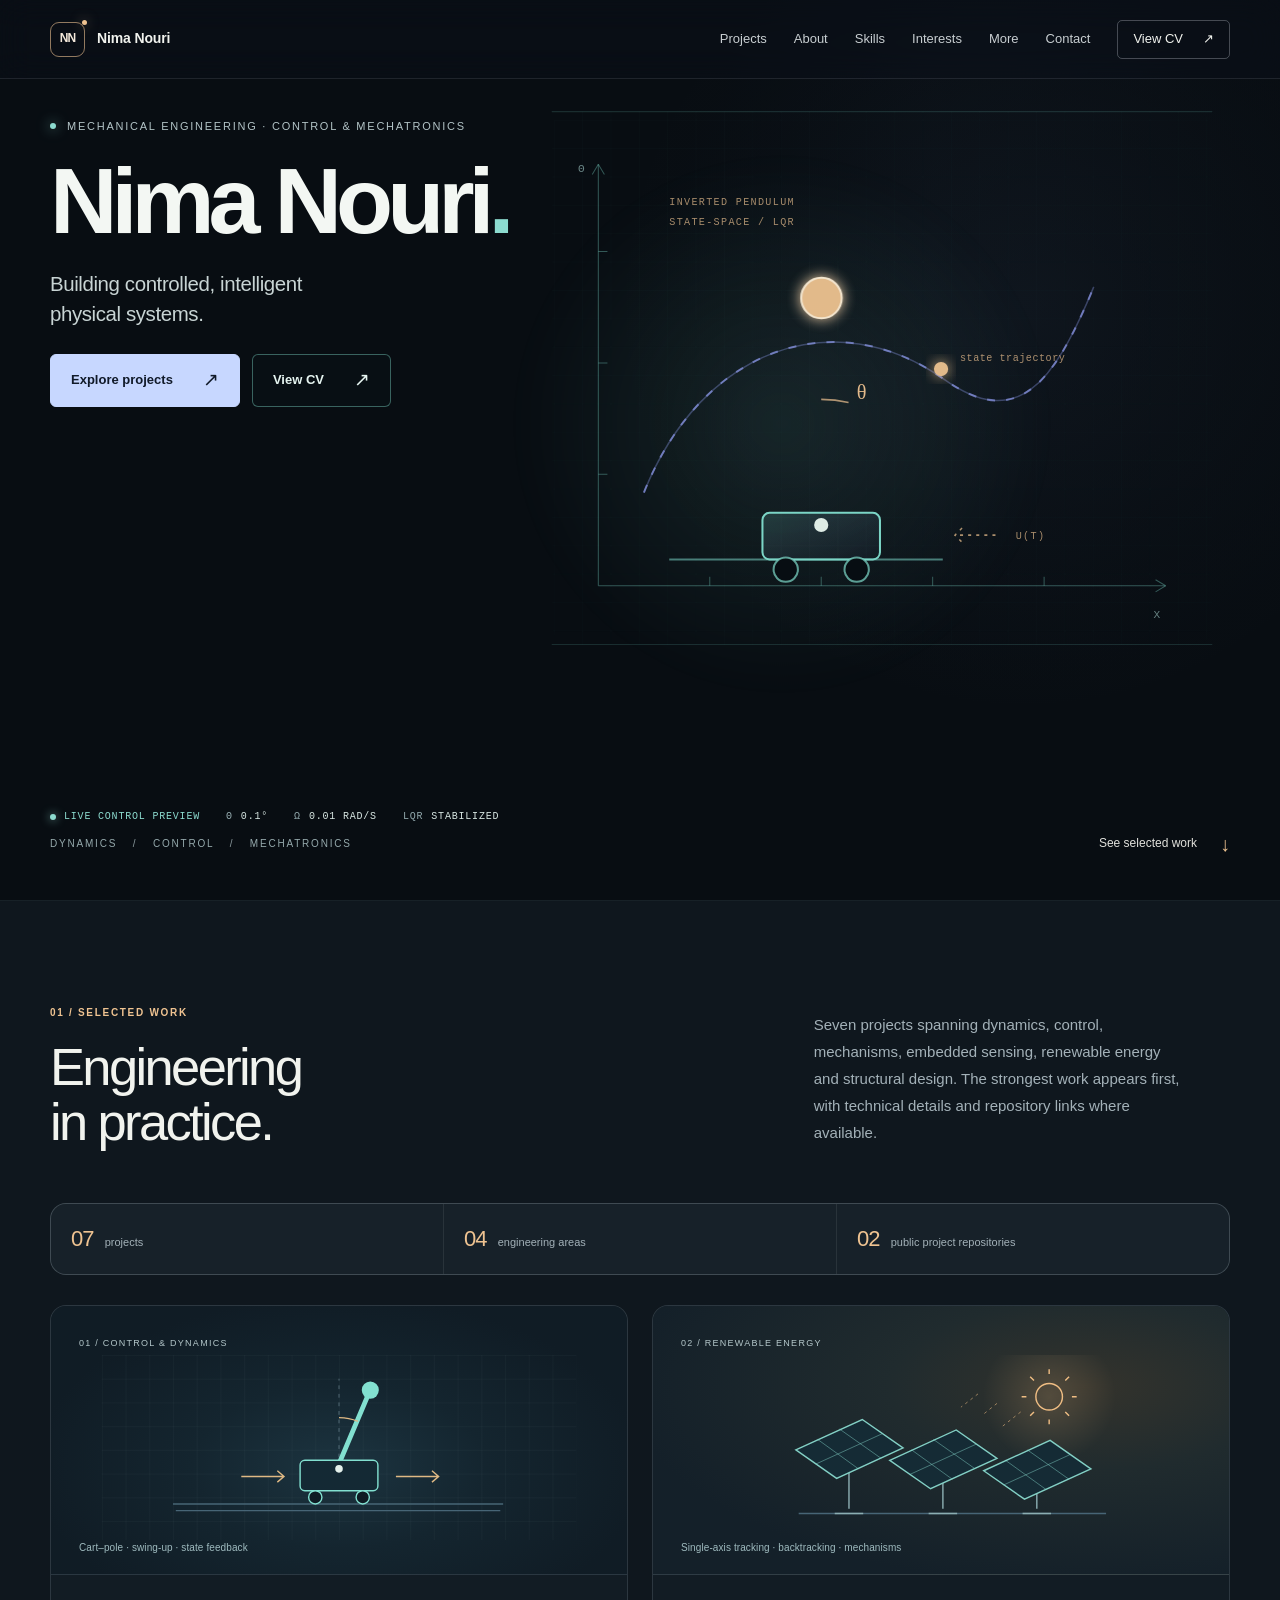
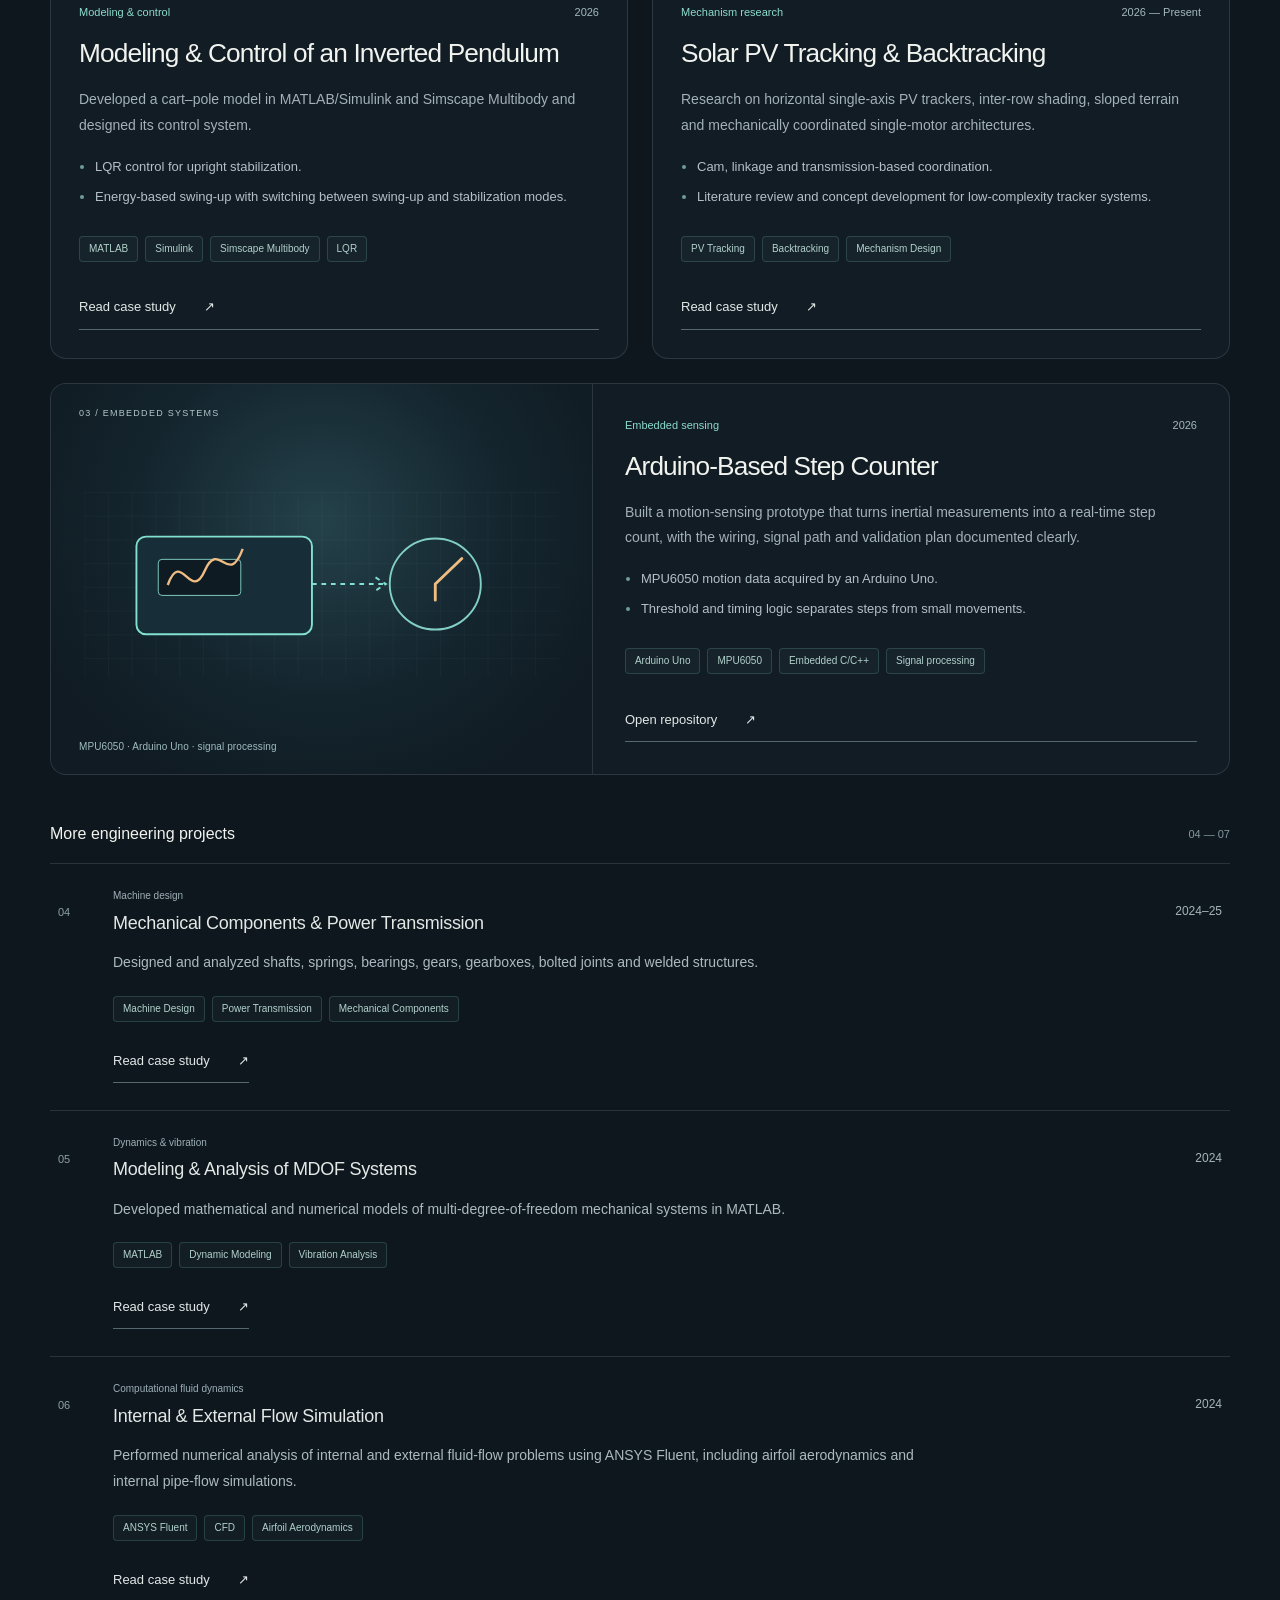
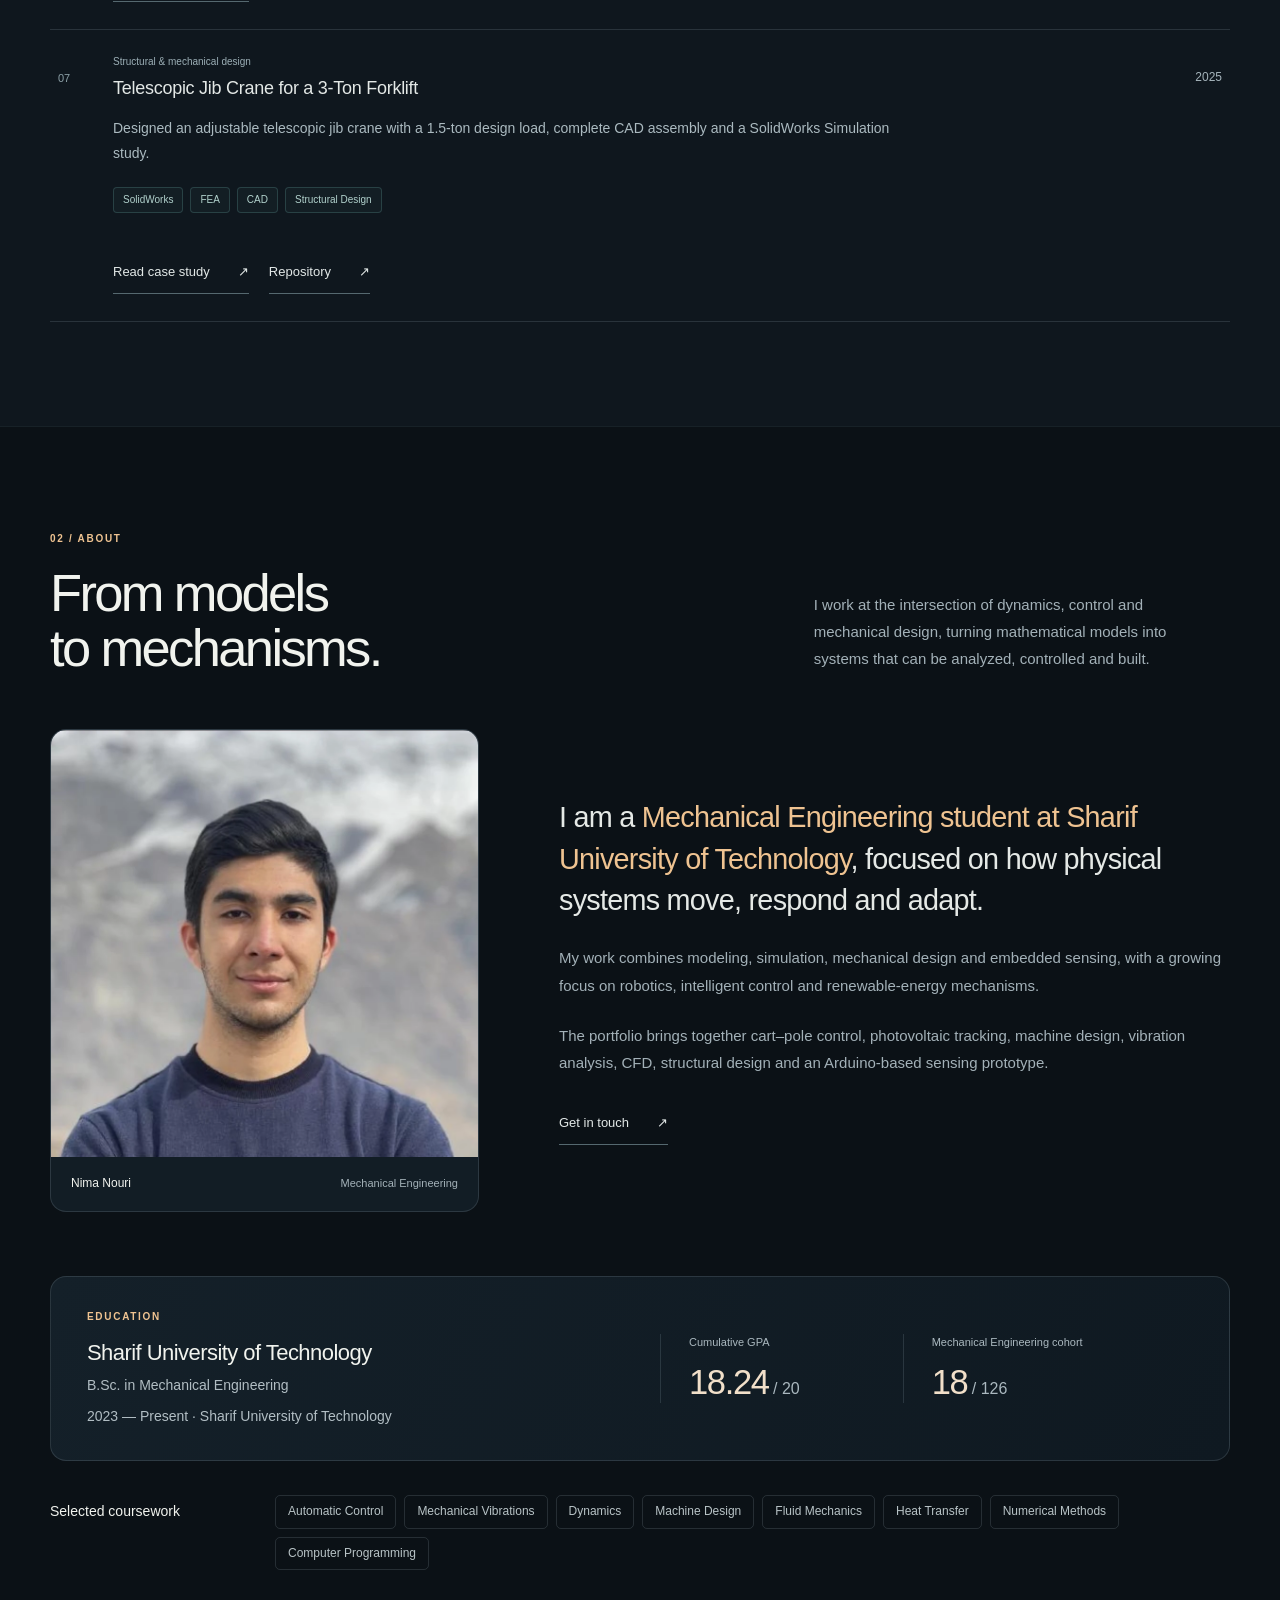
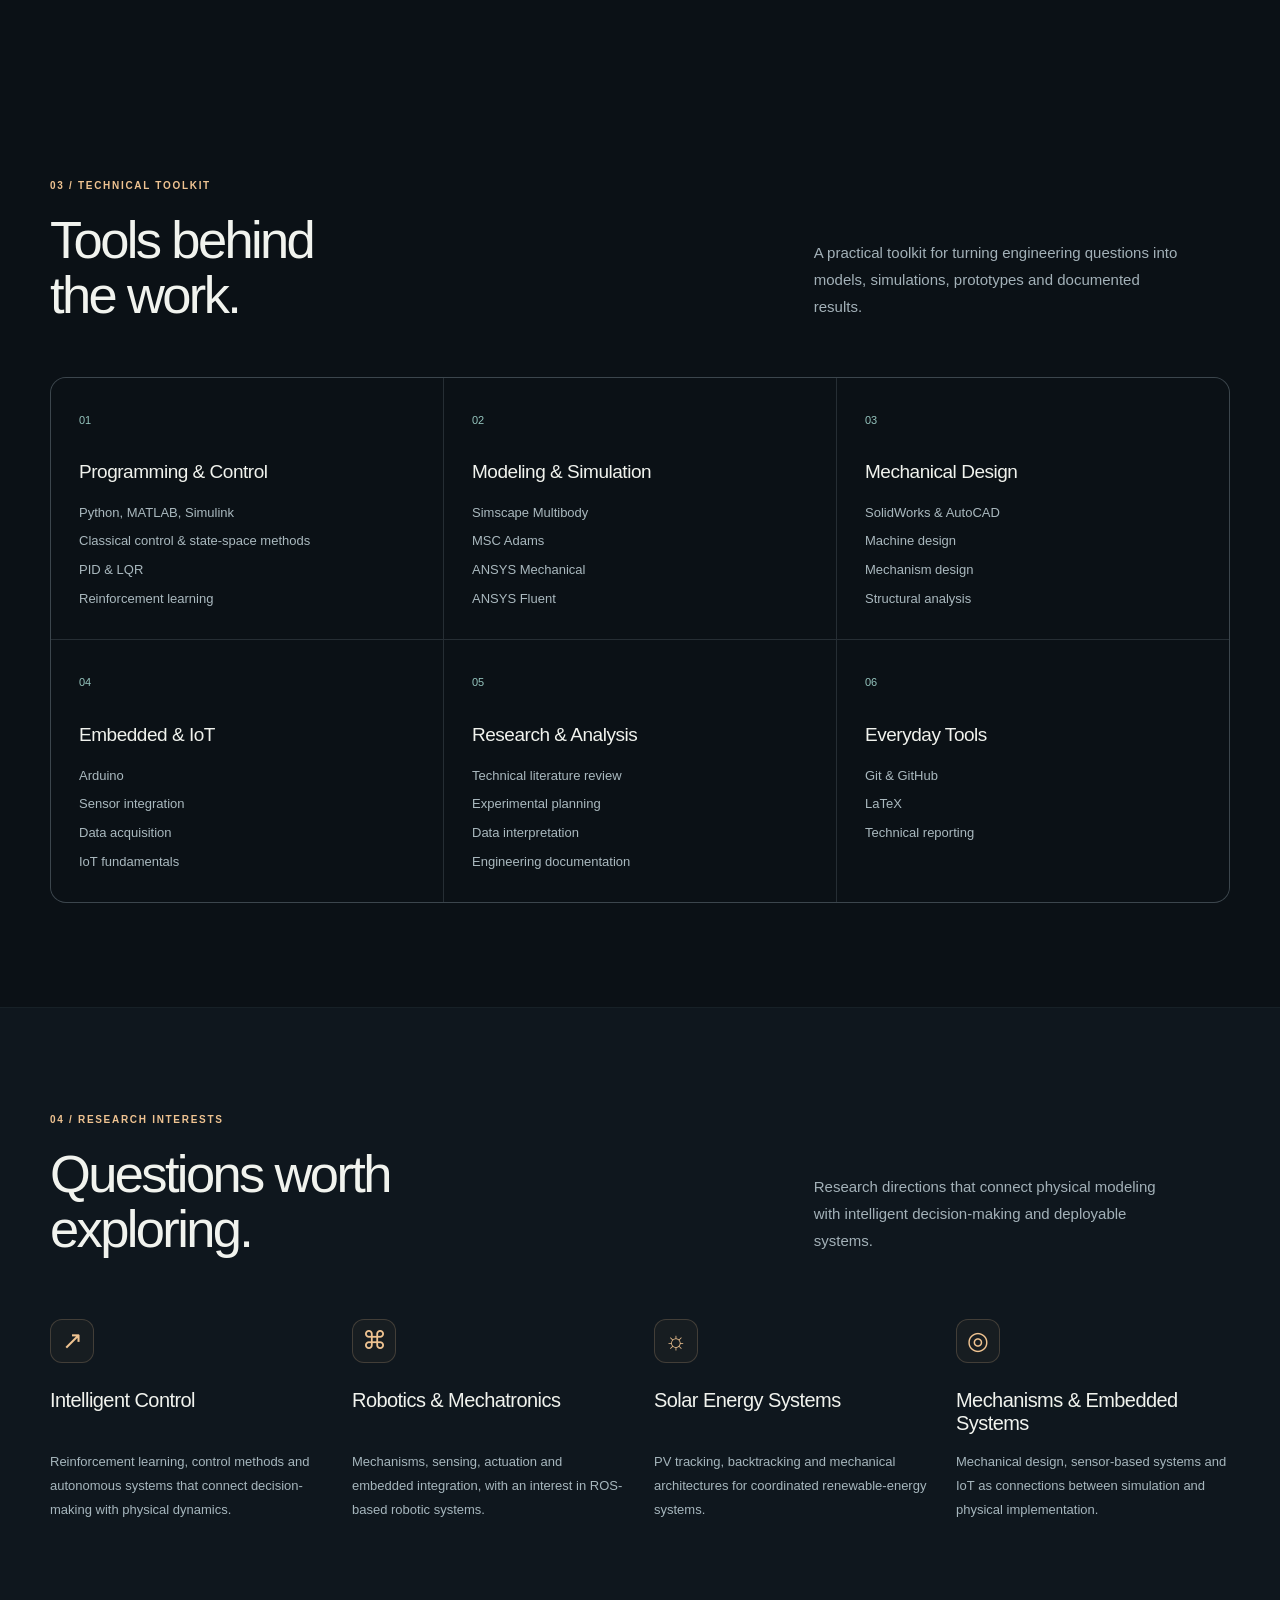
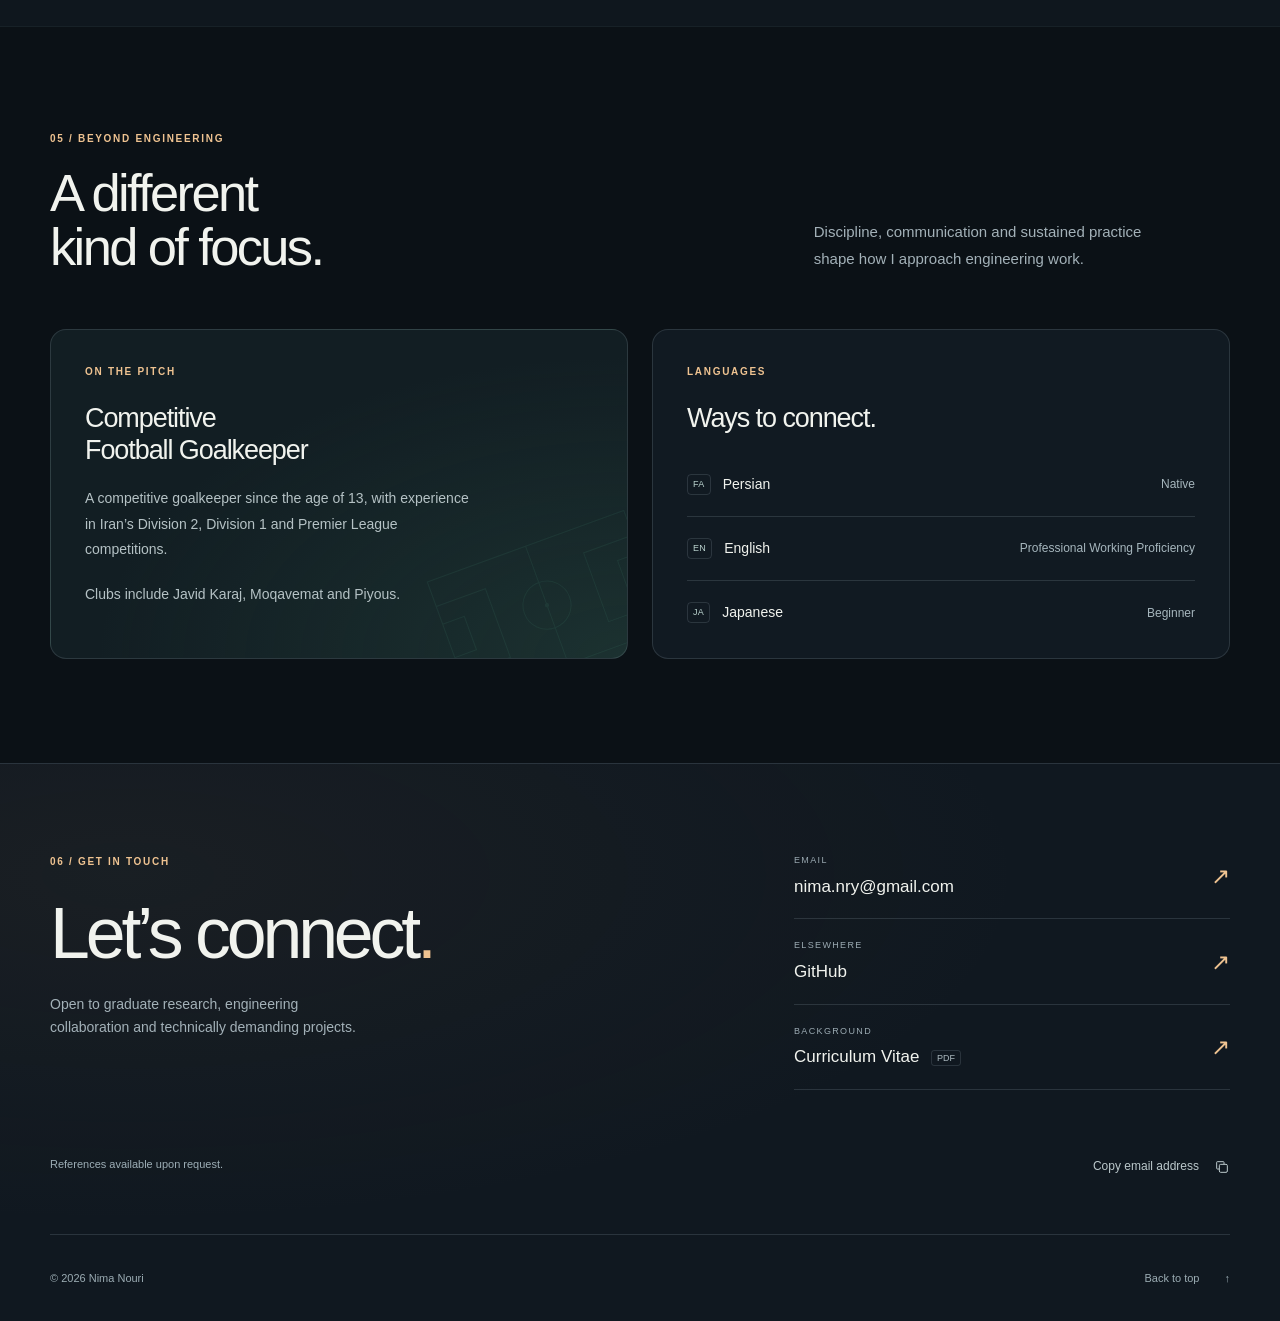
==== commit cf5a8fe5: "Add files via upload" ====
--- a/index.html
+++ b/index.html
@@ -3,28 +3,27 @@
 <head>
   <meta charset="utf-8">
   <meta name="viewport" content="width=device-width, initial-scale=1">
-  <meta name="description" content="Nima Nouri | Mechanical Engineering Portfolio. Projects in robotics, intelligent control, mechanical design and renewable energy. Explore projects in robotics, intelligent control, mechanical design and solar energy.">
+  <meta name="description" content="Nima Nouri | Mechanical Engineering Portfolio. Control, mechatronics, mechanical design, embedded sensing and renewable-energy projects at Sharif University of Technology.">
   <meta name="theme-color" content="#0b1116">
   <meta property="og:type" content="website">
   <meta property="og:title" content="Nima Nouri | Mechanical Engineering Portfolio">
-  <meta property="og:description" content="Robotics, intelligent control and renewable-energy systems. Engineering projects and academic background at Sharif University of Technology.">
-  <meta property="og:url" content="https://nima-nry.github.io/portfolio/">
-  <meta property="og:image" content="https://nima-nry.github.io/portfolio/assets/hero-robot-solar.webp">
+  <meta property="og:description" content="Control, mechatronics, mechanical design, embedded sensing and renewable-energy projects by a Sharif University of Technology mechanical engineering student.">
+  <meta property="og:url" content="https://nima-nry.github.io/">
+  <meta property="og:image" content="https://nima-nry.github.io/assets/hero-robot-solar.webp">
   <meta name="twitter:card" content="summary_large_image">
   <meta name="twitter:title" content="Nima Nouri | Mechanical Engineering Portfolio">
-  <meta name="twitter:description" content="Robotics, intelligent control, mechanical design and renewable-energy systems.">
-  <meta name="twitter:image" content="https://nima-nry.github.io/portfolio/assets/hero-robot-solar.webp">
+  <meta name="twitter:description" content="Control, mechatronics, mechanical design, embedded sensing and renewable-energy projects.">
+  <meta name="twitter:image" content="https://nima-nry.github.io/assets/hero-robot-solar.webp">
   <title>Nima Nouri | Mechanical Engineering Portfolio</title>
-  <link rel="canonical" href="https://nima-nry.github.io/portfolio/">
+  <link rel="canonical" href="https://nima-nry.github.io/">
   <link rel="icon" href="assets/favicon.svg" type="image/svg+xml">
-  <link rel="preload" href="assets/hero-robot-solar.webp" as="image" type="image/webp" fetchpriority="high">
   <link rel="stylesheet" href="styles.css">
   <script src="script.js" defer></script>
   <script type="application/ld+json">{
     "@context":"https://schema.org",
     "@type":"Person",
     "name":"Nima Nouri",
-    "url":"https://nima-nry.github.io/portfolio/",
+    "url":"https://nima-nry.github.io/",
     "sameAs":["https://github.com/nima-nry"],
     "jobTitle":"Mechanical Engineering Student",
     "alumniOf":{"@type":"CollegeOrUniversity","name":"Sharif University of Technology"},
@@ -40,7 +39,7 @@
         <span class="brand-text">Nima Nouri</span>
       </a>
       <nav class="nav" id="primary-navigation" aria-label="Primary navigation">
-        <a href="#about">About</a><a href="#projects">Projects</a><a href="#skills">Skills</a><a href="#interests">Interests</a><a href="#beyond">More</a><a href="#contact">Contact</a>
+        <a href="#projects">Projects</a><a href="#about">About</a><a href="#skills">Skills</a><a href="#interests">Interests</a><a href="#beyond">More</a><a href="#contact">Contact</a>
         <a class="nav-cv" href="assets/Nima-Nouri-CV.pdf" target="_blank" rel="noopener noreferrer" aria-label="View CV, PDF, opens in a new tab">View CV <span aria-hidden="true">↗</span></a>
       </nav>
       <button class="menu-button" type="button" aria-label="Open navigation" aria-expanded="false" aria-controls="primary-navigation"><span></span><span></span></button>
@@ -50,50 +49,76 @@
   <main id="main-content" tabindex="-1">
     <section class="hero" id="top" aria-labelledby="hero-title">
       <div class="hero-visual" aria-hidden="true">
-        <picture><source srcset="assets/hero-robot-solar.webp" type="image/webp"><img class="hero-image" src="assets/hero-robot-solar.png" width="1683" height="935" alt="" fetchpriority="high" decoding="async"></picture>
-      </div>
-      <div class="hero-shade" aria-hidden="true"></div>
+        <div class="hero-control-glow"></div>
+        <svg class="hero-control-scene" viewBox="0 0 760 650" fill="none" focusable="false">
+          <defs>
+            <pattern id="hero-grid" width="28" height="28" patternUnits="userSpaceOnUse">
+              <path d="M28 0H0V28" stroke="#82e0d0" stroke-opacity=".11" stroke-width="1"/>
+            </pattern>
+            <linearGradient id="hero-system-glow" x1="0" y1="0" x2="1" y2="1">
+              <stop stop-color="#82e0d0" stop-opacity=".18"/>
+              <stop offset="1" stop-color="#9aa7ff" stop-opacity=".03"/>
+            </linearGradient>
+            <filter id="hero-soft-glow" x="-50%" y="-50%" width="200%" height="200%">
+              <feGaussianBlur stdDeviation="7" result="blur"/>
+              <feMerge><feMergeNode in="blur"/><feMergeNode in="SourceGraphic"/></feMerge>
+            </filter>
+          </defs>
+          <rect class="hero-grid-plane" x="54" y="48" width="652" height="526" rx="18" fill="url(#hero-grid)"/>
+          <path class="hero-plane-border" d="M54 574h652M54 48h652"/>
+          <g class="hero-axis">
+            <path d="M100 516H660M100 516V100"/>
+            <path d="M660 516l-10-6m10 6-10 6M100 100l-6 10m6-10 6 10"/>
+            <path d="M210 516v-9m110 9v-9m110 9v-9m110 9v-9M100 406h9m-9-110h9m-9-110h9"/>
+            <text x="648" y="548">x</text><text x="80" y="108">θ</text>
+          </g>
+          <g class="hero-phase-plane">
+            <path d="M145 424c57-143 188-188 296-112 72 51 108 6 148-91"/>
+            <path class="hero-phase-trail" d="M145 424c57-143 188-188 296-112 72 51 108 6 148-91"/>
+            <circle id="hero-phase-dot" cx="438" cy="303" r="7"/>
+            <text x="457" y="294">state trajectory</text>
+          </g>
+          <g class="hero-system" id="hero-system">
+            <path class="hero-rail" d="M170 490H440"/>
+            <rect class="hero-cart" x="262" y="444" width="116" height="46" rx="7"/>
+            <circle class="hero-wheel" cx="285" cy="500" r="12"/><circle class="hero-wheel" cx="355" cy="500" r="12"/>
+            <line id="hero-pendulum" x1="320" y1="456" x2="320" y2="232"/>
+            <circle id="hero-pendulum-mass" cx="320" cy="232" r="20"/>
+            <circle class="hero-pivot" cx="320" cy="456" r="7"/>
+            <path class="hero-angle-arc" d="M320 332a124 124 0 0 1 27 3"/>
+            <text class="hero-angle-label" x="355" y="332">θ</text>
+          </g>
+          <g class="hero-callouts">
+            <text x="170" y="140">INVERTED PENDULUM</text>
+            <text x="170" y="160">STATE-SPACE / LQR</text>
+            <text x="512" y="470">u(t)</text>
+            <path d="M492 466h-40m7-7-7 7 7 7"/>
+          </g>
+        </svg>
+      </div>
       <div class="hero-content shell">
-        <p class="hero-eyebrow"><span aria-hidden="true"></span> Mechanical Engineering · Sharif University</p>
+        <p class="hero-eyebrow"><span aria-hidden="true"></span> Mechanical Engineering · Control &amp; Mechatronics</p>
         <h1 id="hero-title">Nima Nouri<span class="title-dot">.</span></h1>
-        <p class="hero-description">Exploring robotics, intelligent control<br class="desktop-break"> and renewable-energy systems.</p>
+        <p class="hero-description">Building controlled, intelligent<br class="desktop-break"> physical systems.</p>
         <div class="hero-actions">
           <a class="button button-primary" href="#projects">Explore projects <span aria-hidden="true">↗</span></a>
           <a class="button button-ghost" href="assets/Nima-Nouri-CV.pdf" target="_blank" rel="noopener noreferrer" aria-label="View CV, PDF, opens in a new tab">View CV <span aria-hidden="true">↗</span></a>
         </div>
       </div>
-      <div class="hero-footer shell"><p>MODELING <span>/</span> CONTROL <span>/</span> DESIGN</p><a class="scroll-link" href="#about">Discover more <span aria-hidden="true">↓</span></a></div>
-    </section>
-
-    <section class="section shell" id="about" aria-labelledby="about-title">
-      <div class="section-heading reveal">
-        <div><p class="eyebrow">01 / ABOUT</p><h2 id="about-title">From models<br>to mechanisms.</h2></div>
-        <p>I’m interested in the point where mathematical models, intelligent control and physical engineering meet.</p>
-      </div>
-      <div class="about-layout">
-        <figure class="about-photo reveal">
-          <picture><source srcset="assets/nima-profile.webp" type="image/webp"><img src="assets/nima-profile.png" alt="Portrait of Nima Nouri" width="919" height="903" loading="lazy" decoding="async"></picture>
-          <figcaption><span>Nima Nouri</span><span>Mechanical Engineering</span></figcaption>
-        </figure>
-        <div class="about-copy reveal">
-          <p class="about-lead">A Mechanical Engineering student at <span>Sharif University of Technology</span>, exploring how systems move, respond and adapt.</p>
-          <p>My interests connect robotics and mechatronics with intelligent control, reinforcement learning and renewable energy. I enjoy working across modeling, simulation, mechanical design and embedded systems.</p>
-          <p>My projects range from cart–pole dynamics and controller design to photovoltaic tracking mechanisms, structural design and sensor-based systems.</p>
-          <a class="text-link" href="#contact">Get in touch <span aria-hidden="true">↗</span></a>
-        </div>
-      </div>
-      <div class="education-card reveal">
-        <div class="education-main"><p class="eyebrow">EDUCATION</p><h3>Sharif University of Technology</h3><p>B.Sc. in Mechanical Engineering</p><p class="education-date"><time datetime="2023">2023</time> — Present</p></div>
-        <dl class="academic-stats"><div><dt>Cumulative GPA</dt><dd>18.24<span> / 20</span></dd></div><div><dt>Mechanical Engineering cohort</dt><dd>18<span> / 126</span></dd></div></dl>
-      </div>
-      <div class="coursework reveal"><h3>Selected coursework</h3><ul class="course-list"><li>Automatic Control</li><li>Mechanical Vibrations</li><li>Dynamics</li><li>Machine Design</li><li>Fluid Mechanics</li><li>Heat Transfer</li><li>Numerical Methods</li><li>Computer Programming</li></ul></div>
+      <div class="hero-status shell" aria-label="Live control preview">
+        <span class="hero-status-live"><i aria-hidden="true"></i> LIVE CONTROL PREVIEW</span>
+        <span>θ <strong id="hero-angle-readout">0.0°</strong></span>
+        <span>ω <strong id="hero-rate-readout">0.00 rad/s</strong></span>
+        <span>LQR <strong>STABILIZED</strong></span>
+      </div>
+      <div class="hero-footer shell"><p>DYNAMICS <span>/</span> CONTROL <span>/</span> MECHATRONICS</p><a class="scroll-link" href="#projects">See selected work <span aria-hidden="true">↓</span></a></div>
     </section>
 
     <section class="section section-tinted" id="projects" aria-labelledby="projects-title">
       <div class="shell">
         <div class="section-heading reveal">
-          <div><p class="eyebrow">02 / SELECTED WORK</p><h2 id="projects-title">Engineering<br>in practice.</h2></div>
-          <p>Seven projects across control, renewable energy, embedded systems and mechanical design. Public repository links are shown for the project packages that are currently available.</p>
+          <div><p class="eyebrow">01 / SELECTED WORK</p><h2 id="projects-title">Engineering<br>in practice.</h2></div>
+          <p>Seven projects spanning dynamics, control, mechanisms, embedded sensing, renewable energy and structural design. The strongest work appears first, with technical details and repository links where available.</p>
         </div>
         <div class="project-facts reveal" aria-label="Portfolio project summary"><div><strong>07</strong><span>projects</span></div><div><strong>04</strong><span>engineering areas</span></div><div><strong>02</strong><span>public project repositories</span></div></div>
         <div class="featured-projects">
@@ -119,21 +144,22 @@
               <a class="text-link" href="projects/inverted-pendulum.html">Read case study <span aria-hidden="true">↗</span></a>
             </div>
           </article>
-
           <article class="featured-card reveal" aria-labelledby="solar-title">
             <div class="project-visual solar-visual" aria-hidden="true">
               <span class="visual-label">02 / RENEWABLE ENERGY</span>
               <svg viewBox="0 0 500 195" fill="none" focusable="false">
-                <defs><pattern id="solar-grid" width="24" height="24" patternUnits="userSpaceOnUse"><path d="M24 0H0V24" stroke="#92b0ba" stroke-opacity=".08"/></pattern></defs>
-                <path fill="url(#solar-grid)" d="M0 0h500v195H0z"/><path d="M65 155H433" stroke="#476576" stroke-width="1.5"/>
-                <path d="M123 109l49-25 43 23-48 24-44-22ZM198 117l50-25 42 22-49 25-43-22ZM274 123l49-25 42 22-48 25-43-22Z" stroke="#82e0d0" stroke-width="2"/>
-                <path d="M167 131v23M241 139v15M317 147v8" stroke="#82e0d0" stroke-width="2"/><path d="M334 29v19M343 39h-19M358 55l9-9M319 55l-9-9" stroke="#dfb984" stroke-width="2" stroke-linecap="round"/><circle cx="334" cy="39" r="18" stroke="#dfb984" stroke-width="2"/>
-                <path d="M177 57c22-29 63-32 89-7M155 72c28-38 82-44 117-13" stroke="#dfb984" stroke-width="1.5" stroke-dasharray="5 5" stroke-linecap="round"/>
+                <defs><radialGradient id="sun-glow"><stop stop-color="#ffca8b" stop-opacity=".17"/><stop offset="1" stop-color="#ffca8b" stop-opacity="0"/></radialGradient></defs>
+                <circle cx="364" cy="44" r="70" fill="url(#sun-glow)"/><circle cx="364" cy="44" r="14" stroke="#efbd83" stroke-width="1.5"/>
+                <path d="M364 20V15m0 58v-5m24-24h5m-58 0h5m41-17 4-4m-41 41 4-4m33 0 4 4m-41-41 4 4" stroke="#efbd83" stroke-width="1.5"/><path d="M100 167H424" stroke="#476576" stroke-width="1.5"/>
+                <g stroke="#8baeb2" stroke-width="1.5"><path d="M153 113v49m-15 5h30M252 124v38m-15 5h30M351 135v27m-15 5h30"/></g>
+                <g fill="#152b35" stroke="#82cfc4" stroke-width="1.5"><path d="m97 100 70-32 43 30-70 32zM196 111l70-32 43 30-70 32zM295 122l70-32 43 30-70 32z"/></g>
+                <g stroke="#82cfc4" stroke-opacity=".5"><path d="m120 89 43 31m-20-42 44 31m-69 6 70-32M219 100l43 31m-20-42 44 31m-69 6 70-32M318 111l43 31m-20-42 44 31m-69 6 70-32"/></g>
+                <path d="m334 60-19 15m-6-24-15 12m-5-22-18 14" stroke="#efbd83" stroke-opacity=".6" stroke-dasharray="3 4"/>
               </svg>
               <span class="visual-caption">Single-axis tracking · backtracking · mechanisms</span>
             </div>
             <div class="featured-content">
-              <div class="project-meta"><span>Mechanism research</span><time datetime="2026">2026 — Present</time></div>
+              <div class="project-meta"><span>Mechanism research</span><span><time datetime="2026">2026</time> — Present</span></div>
               <h3 id="solar-title">Solar PV Tracking &amp; Backtracking</h3>
               <p>Research on horizontal single-axis PV trackers, inter-row shading, sloped terrain and mechanically coordinated single-motor architectures.</p>
               <ul class="project-points"><li>Cam, linkage and transmission-based coordination.</li><li>Literature review and concept development for low-complexity tracker systems.</li></ul>
@@ -141,11 +167,10 @@
               <a class="text-link" href="projects/solar-pv-tracking.html">Read case study <span aria-hidden="true">↗</span></a>
             </div>
           </article>
-
           <article class="featured-card step-counter-card reveal" aria-labelledby="step-counter-title">
-            <div class="project-visual image-visual step-counter-visual" aria-hidden="true">
-              <img src="https://raw.githubusercontent.com/nima-nry/arduino-step-counter/main/Images/wearable_prototype.jpg" alt="Wearable Arduino-based step counter prototype" loading="lazy">
+            <div class="project-visual step-counter-visual" aria-hidden="true">
               <span class="visual-label">03 / EMBEDDED SYSTEMS</span>
+              <svg viewBox="0 0 500 195" fill="none" focusable="false"><defs><pattern id="step-grid" width="25" height="25" patternUnits="userSpaceOnUse"><path d="M25 0H0V25" stroke="#92b0ba" stroke-opacity=".08"/></pattern></defs><path fill="url(#step-grid)" d="M0 0h500v195H0z"/><rect x="55" y="47" width="185" height="103" rx="10" fill="#172d37" stroke="#82e0d0" stroke-width="2"/><rect x="78" y="71" width="87" height="38" rx="4" fill="#0e1b23" stroke="#82cfc4"/><path d="M88 98c14-39 24 19 39-15s25 18 40-23" stroke="#efbd83" stroke-width="2.5"/><circle cx="370" cy="97" r="48" stroke="#82cfc4" stroke-width="2"/><path d="M370 97l28-27M370 97v17" stroke="#efbd83" stroke-width="3" stroke-linecap="round"/><path d="M240 97h78m-11-7 11 7-11 7" stroke="#82e0d0" stroke-width="2" stroke-dasharray="5 5"/></svg>
               <span class="visual-caption">MPU6050 · Arduino Uno · signal processing</span>
             </div>
             <div class="featured-content">
@@ -157,24 +182,8 @@
               <a class="text-link" href="https://github.com/nima-nry/arduino-step-counter" target="_blank" rel="noopener noreferrer">Open repository <span aria-hidden="true">↗</span></a>
             </div>
           </article>
-
-          <article class="featured-card reveal" aria-labelledby="jib-crane-featured-title">
-            <div class="project-visual image-visual" aria-hidden="true">
-              <img src="https://raw.githubusercontent.com/nima-nry/jib-crane-project/main/images/Hero.JPG" alt="Telescopic jib crane design" loading="lazy">
-              <span class="visual-label">04 / MECHANICAL DESIGN</span>
-              <span class="visual-caption">CAD · FEA · Structural Design</span>
-            </div>
-            <div class="featured-content">
-              <div class="project-meta"><span>Structural &amp; mechanical design</span><time datetime="2025">2025</time></div>
-              <h3 id="jib-crane-featured-title">Telescopic Jib Crane for a 3-Ton Forklift</h3>
-              <p>Designed a telescopic forklift-mounted jib crane attachment with CAD modeling and structural analysis for a 1.5-ton design load.</p>
-              <ul class="project-points"><li>Complete SolidWorks assembly and manufacturing-oriented design.</li><li>Static structural analysis using SolidWorks Simulation.</li></ul>
-              <ul class="tags" aria-label="Project tools"><li>SolidWorks</li><li>FEA</li><li>CAD</li><li>Structural Design</li></ul>
-              <div class="project-links"><a class="text-link" href="projects/jib-crane.html">Read case study <span aria-hidden="true">↗</span></a><a class="text-link" href="https://github.com/nima-nry/jib-crane-project" target="_blank" rel="noopener noreferrer">Repository <span aria-hidden="true">↗</span></a></div>
-            </div>
-          </article>
-        </div>
-          <div class="project-archive reveal">
+        </div>
+        <div class="project-archive reveal">
           <div class="archive-heading"><h3>More engineering projects</h3><span>04 — 07</span></div>
           <article class="project-row"><div class="project-row-main"><span class="project-index">04</span><span class="project-summary"><span class="project-category">Machine design</span><span class="project-name">Mechanical Components &amp; Power Transmission</span></span><span class="project-year"><time datetime="2024">2024</time>–<time datetime="2025">25</time></span></div><div class="project-detail"><p>Designed and analyzed shafts, springs, bearings, gears, gearboxes, bolted joints and welded structures.</p><ul class="tags" aria-label="Project topics"><li>Machine Design</li><li>Power Transmission</li><li>Mechanical Components</li></ul><a class="text-link" href="projects/machine-design.html">Read case study <span aria-hidden="true">↗</span></a></div></article>
           <article class="project-row"><div class="project-row-main"><span class="project-index">05</span><span class="project-summary"><span class="project-category">Dynamics &amp; vibration</span><span class="project-name">Modeling &amp; Analysis of MDOF Systems</span></span><time datetime="2024">2024</time></div><div class="project-detail"><p>Developed mathematical and numerical models of multi-degree-of-freedom mechanical systems in MATLAB.</p><ul class="tags" aria-label="Project tools"><li>MATLAB</li><li>Dynamic Modeling</li><li>Vibration Analysis</li></ul><a class="text-link" href="projects/mdof-vibration.html">Read case study <span aria-hidden="true">↗</span></a></div></article>
@@ -184,8 +193,32 @@
       </div>
     </section>
 
+    <section class="section shell" id="about" aria-labelledby="about-title">
+      <div class="section-heading reveal">
+        <div><p class="eyebrow">02 / ABOUT</p><h2 id="about-title">From models<br>to mechanisms.</h2></div>
+        <p>I work at the intersection of dynamics, control and mechanical design, turning mathematical models into systems that can be analyzed, controlled and built.</p>
+      </div>
+      <div class="about-layout">
+        <figure class="about-photo reveal">
+          <picture><source srcset="assets/nima-profile.webp" type="image/webp"><img src="assets/nima-profile.png" alt="Portrait of Nima Nouri" width="919" height="903" loading="lazy" decoding="async"></picture>
+          <figcaption><span>Nima Nouri</span><span>Mechanical Engineering</span></figcaption>
+        </figure>
+        <div class="about-copy reveal">
+          <p class="about-lead">I am a <span>Mechanical Engineering student at Sharif University of Technology</span>, focused on how physical systems move, respond and adapt.</p>
+          <p>My work combines modeling, simulation, mechanical design and embedded sensing, with a growing focus on robotics, intelligent control and renewable-energy mechanisms.</p>
+          <p>The portfolio brings together cart–pole control, photovoltaic tracking, machine design, vibration analysis, CFD, structural design and an Arduino-based sensing prototype.</p>
+          <a class="text-link" href="#contact">Get in touch <span aria-hidden="true">↗</span></a>
+        </div>
+      </div>
+      <div class="education-card reveal">
+        <div class="education-main"><p class="eyebrow">EDUCATION</p><h3>Sharif University of Technology</h3><p>B.Sc. in Mechanical Engineering</p><p class="education-date"><time datetime="2023">2023</time> — Present · Sharif University of Technology</p></div>
+        <dl class="academic-stats"><div><dt>Cumulative GPA</dt><dd>18.24<span> / 20</span></dd></div><div><dt>Mechanical Engineering cohort</dt><dd>18<span> / 126</span></dd></div></dl>
+      </div>
+      <div class="coursework reveal"><h3>Selected coursework</h3><ul class="course-list"><li>Automatic Control</li><li>Mechanical Vibrations</li><li>Dynamics</li><li>Machine Design</li><li>Fluid Mechanics</li><li>Heat Transfer</li><li>Numerical Methods</li><li>Computer Programming</li></ul></div>
+    </section>
+
     <section class="section shell" id="skills" aria-labelledby="skills-title">
-      <div class="section-heading reveal"><div><p class="eyebrow">03 / TECHNICAL TOOLKIT</p><h2 id="skills-title">Tools behind<br>the work.</h2></div><p>Programming, simulation and design tools that support my engineering projects.</p></div>
+      <div class="section-heading reveal"><div><p class="eyebrow">03 / TECHNICAL TOOLKIT</p><h2 id="skills-title">Tools behind<br>the work.</h2></div><p>A practical toolkit for turning engineering questions into models, simulations, prototypes and documented results.</p></div>
       <div class="skill-groups">
         <article class="skill-group reveal"><span class="skill-number">01</span><h3>Programming &amp; Control</h3><ul><li>Python, MATLAB, Simulink</li><li>Classical control &amp; state-space methods</li><li>PID &amp; LQR</li><li>Reinforcement learning</li></ul></article>
         <article class="skill-group reveal"><span class="skill-number">02</span><h3>Modeling &amp; Simulation</h3><ul><li>Simscape Multibody</li><li>MSC Adams</li><li>ANSYS Mechanical</li><li>ANSYS Fluent</li></ul></article>
@@ -198,7 +231,7 @@
 
     <section class="section section-tinted" id="interests" aria-labelledby="interests-title">
       <div class="shell">
-        <div class="section-heading reveal"><div><p class="eyebrow">04 / RESEARCH INTERESTS</p><h2 id="interests-title">Questions worth<br>exploring.</h2></div><p>Areas I’m interested in developing through research, coursework and engineering projects.</p></div>
+        <div class="section-heading reveal"><div><p class="eyebrow">04 / RESEARCH INTERESTS</p><h2 id="interests-title">Questions worth<br>exploring.</h2></div><p>Research directions that connect physical modeling with intelligent decision-making and deployable systems.</p></div>
         <div class="interest-grid">
           <article class="interest-card reveal"><span class="interest-symbol" aria-hidden="true">↗</span><h3>Intelligent Control</h3><p>Reinforcement learning, control methods and autonomous systems that connect decision-making with physical dynamics.</p></article>
           <article class="interest-card reveal"><span class="interest-symbol" aria-hidden="true">⌘</span><h3>Robotics &amp; Mechatronics</h3><p>Mechanisms, sensing, actuation and embedded integration, with an interest in ROS-based robotic systems.</p></article>
@@ -209,7 +242,7 @@
     </section>
 
     <section class="section shell" id="beyond" aria-labelledby="beyond-title">
-      <div class="section-heading reveal"><div><p class="eyebrow">05 / BEYOND ENGINEERING</p><h2 id="beyond-title">A different<br>kind of focus.</h2></div><p>Competitive sport and language learning are also part of my life.</p></div>
+      <div class="section-heading reveal"><div><p class="eyebrow">05 / BEYOND ENGINEERING</p><h2 id="beyond-title">A different<br>kind of focus.</h2></div><p>Discipline, communication and sustained practice shape how I approach engineering work.</p></div>
       <div class="beyond-grid">
         <article class="athletics-card reveal"><p class="eyebrow">ON THE PITCH</p><h3>Competitive<br>Football Goalkeeper</h3><p>A competitive goalkeeper since the age of 13, with experience in Iran’s Division 2, Division 1 and Premier League competitions.</p><p>Clubs include Javid Karaj, Moqavemat and Piyous.</p><svg class="pitch-mark" viewBox="0 0 220 140" fill="none" aria-hidden="true" focusable="false"><path d="M10 10h200v120H10zM10 35h50v70H10m0-52h22v34H10m100-77v120m100-95h-50v70h50m0-52h-22v34h22" stroke="currentColor"/><circle cx="110" cy="70" r="23" stroke="currentColor"/><circle cx="110" cy="70" r="2" fill="currentColor"/></svg></article>
         <article class="languages-card reveal"><p class="eyebrow">LANGUAGES</p><h3>Ways to connect.</h3><dl class="language-list"><div><dt><span class="language-code" aria-hidden="true">FA</span>Persian</dt><dd>Native</dd></div><div><dt><span class="language-code" aria-hidden="true">EN</span>English</dt><dd>Professional Working Proficiency</dd></div><div><dt><span class="language-code" aria-hidden="true">JA</span>Japanese</dt><dd>Beginner</dd></div></dl></article>
@@ -219,7 +252,7 @@
     <section class="contact-section" id="contact" aria-labelledby="contact-title">
       <div class="shell">
         <div class="contact-inner reveal">
-          <div class="contact-copy"><p class="eyebrow">06 / GET IN TOUCH</p><h2 id="contact-title">Let’s connect<span>.</span></h2><p>For academic, research and engineering opportunities.</p></div>
+          <div class="contact-copy"><p class="eyebrow">06 / GET IN TOUCH</p><h2 id="contact-title">Let’s connect<span>.</span></h2><p>Open to graduate research, engineering collaboration and technically demanding projects.</p></div>
           <div class="contact-links">
             <a href="mailto:nima.nry@gmail.com"><span><small>EMAIL</small>nima.nry@gmail.com</span><span aria-hidden="true">↗</span></a>
             <a href="https://github.com/nima-nry" target="_blank" rel="noopener noreferrer" aria-label="Nima Nouri on GitHub, opens in a new tab"><span><small>ELSEWHERE</small>GitHub</span><span aria-hidden="true">↗</span></a>
--- a/styles.css
+++ b/styles.css
@@ -53,27 +53,52 @@
 .menu-button[aria-expanded="true"] span:first-child { transform: translateY(3.75px) rotate(45deg); }
 .menu-button[aria-expanded="true"] span:last-child { transform: translateY(-3.75px) rotate(-45deg); }
 
-/* The scenery contains no baked-in text. The interface is always real HTML. */
-.hero { --scene-x: 0px; --scene-y: 0px; position: relative; display: flex; flex-direction: column; min-height: 740px; min-height: max(720px, 100svh); isolation: isolate; overflow: hidden; background: #151b27; }
-.hero-visual { position: absolute; inset: -15px; z-index: -3; transform: translate3d(var(--scene-x), var(--scene-y), 0); }
-.hero-visual picture, .hero-image { width: 100%; height: 100%; }
-.hero-image { object-fit: cover; object-position: 53% 50%; }
-.hero-shade { position: absolute; inset: 0; z-index: -2; pointer-events: none; background: linear-gradient(90deg, rgba(14,19,32,.52) 0%, rgba(14,19,32,.32) 34%, rgba(14,19,32,.03) 70%), linear-gradient(180deg, rgba(12,18,30,.26) 0%, transparent 48%, transparent 71%, rgba(11,17,22,.48) 89%, var(--bg) 100%); }
-.hero-content { padding-top: clamp(110px, 13svh, 180px); padding-bottom: 210px; }
-.hero-eyebrow { display: flex; align-items: center; gap: 11px; max-width: 610px; color: #eee5dc; font-size: 11px; font-weight: 500; text-transform: uppercase; letter-spacing: .16em; text-shadow: 0 2px 14px rgba(0,0,0,.35); }
-.hero-eyebrow > span { width: 6px; height: 6px; flex-shrink: 0; border-radius: 50%; background: var(--accent); }
-.hero h1 { margin-top: 20px; font-size: clamp(72px, min(7.3vw, 11svh), 116px); font-weight: 600; line-height: .98; letter-spacing: -.064em; white-space: nowrap; color: #faf7f1; text-shadow: 0 7px 28px rgba(13,18,29,.23); }
-.title-dot { color: var(--accent); }
-.hero-description { margin-top: 22px; max-width: 550px; color: #f0eae2; font-size: clamp(18px, 1.6vw, 23px); line-height: 1.5; letter-spacing: -.02em; text-shadow: 0 2px 12px rgba(13,18,29,.75); }
+/* The hero uses a quiet, field-specific control-system visual instead of a stock scene. */
+.hero { position: relative; display: flex; flex-direction: column; min-height: 740px; min-height: max(720px, 100svh); isolation: isolate; overflow: hidden; background: radial-gradient(circle at 80% 34%, rgba(70, 91, 124, .18), transparent 34%), #080d12; }
+.hero::before { position: absolute; inset: 0; z-index: -4; pointer-events: none; content: ""; background: linear-gradient(90deg, rgba(8,13,18,.98) 0%, rgba(8,13,18,.91) 37%, rgba(8,13,18,.3) 73%, rgba(8,13,18,.6) 100%); }
+.hero-visual { position: absolute; inset: 0; z-index: -3; pointer-events: none; }
+.hero-control-glow { position: absolute; top: 16%; right: 17%; width: min(44vw, 560px); aspect-ratio: 1; border-radius: 50%; background: radial-gradient(circle, rgba(130,224,208,.11), rgba(130,224,208,0) 68%); filter: blur(12px); }
+.hero-control-scene { position: absolute; top: 7%; right: clamp(-76px, 1vw, 36px); width: min(63vw, 770px); height: auto; overflow: visible; opacity: .95; transform: translate3d(var(--scene-x, 0px), var(--scene-y, 0px), 0); transition: transform .25s ease-out; }
+.hero-grid-plane { fill-opacity: .34; }
+.hero-plane-border { stroke: rgba(130,224,208,.16); stroke-width: 1; }
+.hero-axis path { stroke: rgba(130,224,208,.38); stroke-width: 1; }
+.hero-axis text, .hero-callouts text, .hero-phase-plane text { fill: rgba(163,205,202,.65); font-family: ui-monospace, SFMono-Regular, Menlo, monospace; font-size: 11px; letter-spacing: .13em; text-transform: uppercase; }
+.hero-phase-plane path { stroke: rgba(154,167,255,.34); stroke-width: 1.5; }
+.hero-phase-plane .hero-phase-trail { stroke: #9aa7ff; stroke-width: 2; stroke-dasharray: 8 11; opacity: .62; animation: phase-dash 12s linear infinite; }
+.hero-phase-plane circle { fill: #efc391; filter: url(#hero-soft-glow); }
+.hero-phase-plane text { fill: rgba(239,195,145,.75); font-size: 10px; letter-spacing: .05em; text-transform: none; }
+.hero-rail { stroke: rgba(130,224,208,.55); stroke-width: 2; }
+.hero-cart { fill: url(#hero-system-glow); stroke: #82e0d0; stroke-width: 2; }
+.hero-wheel { fill: #080d12; stroke: rgba(130,224,208,.72); stroke-width: 2; }
+#hero-pendulum { stroke: #efc391; stroke-width: 5; stroke-linecap: round; filter: url(#hero-soft-glow); transform-box: fill-box; transform-origin: 320px 456px; }
+#hero-pendulum-mass { fill: #efc391; stroke: #fff0d7; stroke-width: 2; filter: url(#hero-soft-glow); }
+.hero-pivot { fill: #eaf7f0; }
+.hero-angle-arc, .hero-callouts path { stroke: rgba(239,195,145,.75); stroke-width: 1.5; }
+.hero-angle-label { fill: #efc391; font: 20px Georgia, serif; }
+.hero-callouts text { fill: rgba(239,195,145,.72); font-size: 10px; }
+.hero-callouts path { fill: none; stroke-dasharray: 3 5; }
+@keyframes phase-dash { to { stroke-dashoffset: -190px; } }
+.hero-content { position: relative; z-index: 2; padding-top: clamp(110px, 13svh, 180px); padding-bottom: 170px; }
+.hero-eyebrow { display: flex; align-items: center; gap: 11px; max-width: 610px; color: #b3c4c7; font-size: 11px; font-weight: 500; text-transform: uppercase; letter-spacing: .16em; }
+.hero-eyebrow > span { width: 6px; height: 6px; flex-shrink: 0; border-radius: 50%; background: var(--mint); box-shadow: 0 0 13px rgba(140,219,207,.75); }
+.hero h1 { margin-top: 20px; font-size: clamp(72px, min(7.3vw, 11svh), 116px); font-weight: 600; line-height: .98; letter-spacing: -.064em; white-space: nowrap; color: #f3f7f3; }
+.title-dot { color: var(--mint); }
+.hero-description { margin-top: 22px; max-width: 550px; color: #c8d4d4; font-size: clamp(18px, 1.6vw, 23px); line-height: 1.5; letter-spacing: -.02em; }
 .hero-actions { display: flex; flex-wrap: wrap; gap: 12px; margin-top: 24px; }
 .button { display: inline-flex; justify-content: space-between; align-items: center; gap: 30px; min-height: 50px; padding: 12px 20px; border-radius: 6px; font-size: 13px; font-weight: 600; line-height: 1.4; border: 1px solid transparent; transition: background .2s, border-color .2s, transform .2s; }
 .button span { font-size: 19px; font-weight: 400; }
-.button-primary { background: #f2cb9d; color: #18222a; border-color: #f2cb9d; }
-.button-primary:hover { background: #ffdfb7; border-color: #ffdfb7; transform: translateY(-2px); }
-.button-ghost { color: #fff7ef; background: rgba(22,24,34,.62); border-color: rgba(255,239,221,.48); }
-.button-ghost:hover { border-color: #ffdfb7; background: #252b33; transform: translateY(-2px); }
+.button-primary { background: #c7d7ff; color: #111a29; border-color: #c7d7ff; }
+.button-primary:hover { background: #e2e8ff; border-color: #e2e8ff; transform: translateY(-2px); }
+.button-ghost { color: #e5f4f0; background: rgba(10,18,24,.58); border-color: rgba(130,224,208,.4); }
+.button-ghost:hover { border-color: var(--mint); background: rgba(21,44,52,.8); transform: translateY(-2px); }
+.hero-status { position: absolute; right: 0; bottom: 78px; left: 0; z-index: 2; display: flex; align-items: center; gap: 26px; color: #92a9ad; font: 10px ui-monospace, SFMono-Regular, Menlo, monospace; letter-spacing: .08em; text-transform: uppercase; }
+.hero-status > span { display: inline-flex; align-items: center; gap: 8px; }
+.hero-status strong { color: #d8e7e3; font-weight: 500; }
+.hero-status-live { color: var(--mint); }
+.hero-status-live i { width: 6px; height: 6px; border-radius: 50%; background: var(--mint); box-shadow: 0 0 10px rgba(140,219,207,.8); animation: status-pulse 1.8s ease-in-out infinite; }
+@keyframes status-pulse { 50% { opacity: .35; transform: scale(.7); } }
 .hero-footer { display: flex; justify-content: space-between; align-items: center; gap: 20px; margin-top: auto; padding-block: 0 34px; }
-.hero-footer p { font-size: 10px; letter-spacing: .18em; color: #b4b8b7; }
+.hero-footer p { font-size: 10px; letter-spacing: .18em; color: #95a9ac; }
 .hero-footer p span { margin-inline: 11px; color: #8b9a9d; }
 .scroll-link { display: flex; gap: 23px; align-items: center; min-height: 44px; font-size: 12px; color: #e1e1dc; }
 .scroll-link span { font-size: 20px; color: var(--accent); }
@@ -116,7 +141,17 @@
 
 /* Projects */
 .featured-projects { display: grid; grid-template-columns: 1fr 1fr; gap: 24px; }
+.project-facts { display: grid; grid-template-columns: repeat(3, 1fr); gap: 1px; margin: 0 0 30px; overflow: hidden; border: 1px solid var(--line); border-radius: var(--radius); background: var(--line); }
+.project-facts div { display: flex; align-items: baseline; gap: 11px; padding: 17px 20px; background: rgba(18,29,37,.78); }
+.project-facts strong { color: var(--accent); font-size: 22px; font-weight: 500; letter-spacing: -.04em; }
+.project-facts span { color: var(--muted); font-size: 11px; }
 .featured-card { min-width: 0; display: flex; flex-direction: column; overflow: hidden; border: 1px solid var(--line); border-radius: var(--radius); background: #121c24; }
+.step-counter-card { grid-column: 1 / -1; display: grid; grid-template-columns: .92fr 1.08fr; }
+.step-counter-card .project-visual { min-height: 100%; border-right: 1px solid var(--line); border-bottom: 0; }
+.step-counter-visual { display: flex; flex-direction: column; justify-content: space-between; background: radial-gradient(ellipse at 50% 35%, #24414a 0%, #14252e 48%, #101b23 82%); }
+.step-counter-visual svg { height: 215px; margin-top: 10px; }
+.step-counter-card .featured-content { padding: 32px; }
+.step-counter-card .featured-content h3 { max-width: 560px; }
 .project-visual { position: relative; min-height: 258px; padding: 22px 28px 18px; border-bottom: 1px solid var(--line); }
 .control-visual { background: radial-gradient(ellipse at 50% 60%, #1c3440 0%, #14252f 36%, #101c25 75%); }
 .solar-visual { background: radial-gradient(ellipse at 75% 30%, #34332c 0%, #202b2e 32%, #142029 75%); }
@@ -210,6 +245,8 @@
 @media (max-width: 1100px) {
   :root { --shell: calc(100% - 64px); }
   .nav { gap: 20px; }
+  .hero-control-scene { right: -110px; width: min(68vw, 650px); opacity: .68; }
+  .hero-control-glow { right: 0; opacity: .65; }
   .about-layout { gap: 44px; }
   .education-card { padding: 28px; gap: 24px; }
   .academic-stats { gap: 17px; }
@@ -231,15 +268,15 @@
   html:not(.js) .header-inner { flex-wrap: wrap; gap: 0; padding-top: 8px; }
   html:not(.js) .nav { width: 100%; overflow-x: auto; gap: 22px; padding-bottom: 8px; font-size: 12px; }
   html:not(.js) .nav a { flex-shrink: 0; }
-  .hero { min-height: max(810px, 100svh); background: var(--bg); }
-  .hero-visual { inset: 0 0 auto; height: clamp(420px, 56svh, 570px); transform: none; }
-  .hero-image { object-position: 59% 45%; }
-  .hero-shade { background: linear-gradient(180deg, rgba(11,17,22,.22) 0px, transparent 160px, transparent 260px, rgba(11,17,22,.12) 330px, var(--bg) clamp(420px, 56svh, 570px)); }
-  .hero-content { padding-top: clamp(410px, 54svh, 548px); padding-bottom: 46px; }
+  .hero { min-height: max(810px, 100svh); }
+  .hero-control-scene { top: 54px; right: -90px; width: min(78vw, 700px); opacity: .68; }
+  .hero-control-glow { top: 12%; right: 5%; width: 500px; opacity: .7; }
+  .hero-content { padding-top: clamp(410px, 54svh, 548px); padding-bottom: 120px; }
   .hero-eyebrow { font-size: 10px; letter-spacing: .12em; color: #c8bbaa; }
   .hero h1 { font-size: clamp(58px, 10vw, 82px); margin-top: 20px; }
   .hero-description { margin-top: 20px; font-size: 20px; max-width: 540px; color: #c9d1d1; text-shadow: none; }
   .hero-actions { margin-top: 26px; }
+  .hero-status { right: var(--shell); bottom: 77px; left: var(--shell); gap: 17px; flex-wrap: wrap; line-height: 1.5; }
   .hero-footer { padding-bottom: 24px; }
   .section { padding-block: 80px; }
   .section-heading { gap: 35px; margin-bottom: 42px; }
@@ -254,6 +291,10 @@
   .academic-stats dd { font-size: 36px; }
   .coursework { grid-template-columns: 1fr; gap: 16px; }
   .featured-projects { gap: 18px; }
+  .project-facts { margin-bottom: 24px; }
+  .step-counter-card { grid-template-columns: 1fr; }
+  .step-counter-card .project-visual { min-height: 235px; border-right: 0; border-bottom: 1px solid var(--line); }
+  .step-counter-visual svg { height: 165px; }
   .featured-content { padding: 23px; }
   .project-visual { padding: 18px 20px; min-height: 235px; }
   .project-visual svg { height: 160px; }
@@ -266,19 +307,21 @@
   .contact-copy h2 { font-size: 51px; }
 }
 
-/* Phones: the image and text have their own space, with no blurred cover-up. */
+/* Phones: the control visual and text have their own space. */
 @media (max-width: 600px) {
+  .project-facts { grid-template-columns: 1fr; }
+  .project-facts div { padding: 13px 16px; }
+  .step-counter-card .featured-content { padding: 23px; }
   :root { --shell: calc(100% - 40px); --radius: 12px; }
   html { scroll-padding-top: 88px; }
   .header-inner { min-height: 66px; }
   .brand-text { font-size: 13px; }
   .brand-mark { width: 31px; height: 31px; font-size: 11px; }
   .js .nav { inset: 76px 20px auto; }
-  .hero { --mobile-scene-height: clamp(270px, 78vw, 410px); min-height: max(760px, 100svh); }
-  .hero-visual { top: 54px; height: var(--mobile-scene-height); }
-  .hero-image { object-position: 50% 50%; }
-  .hero-shade { top: 54px; height: var(--mobile-scene-height); background: linear-gradient(180deg, transparent 50%, rgba(11,17,22,.08) 68%, var(--bg) 100%); }
-  .hero-content { padding-top: calc(var(--mobile-scene-height) + 74px); padding-bottom: 32px; }
+  .hero { min-height: max(760px, 100svh); }
+  .hero-control-scene { top: 64px; right: -166px; width: 760px; max-width: none; opacity: .55; transform: none; }
+  .hero-control-glow { top: 9%; right: -20%; width: 430px; }
+  .hero-content { padding-top: 360px; padding-bottom: 132px; }
   .hero-eyebrow { max-width: 360px; font-size: 9px; letter-spacing: .08em; gap: 8px; }
   .hero h1 { font-size: clamp(51px, 13.5vw, 78px); margin-top: 18px; }
   .hero-description { font-size: 18px; line-height: 1.6; margin-top: 18px; }
@@ -290,6 +333,8 @@
   .hero-footer p { font-size: 8px; letter-spacing: .06em; }
   .hero-footer p span { margin-inline: 5px; }
   .scroll-link { font-size: 10px; gap: 9px; }
+  .hero-status { right: var(--shell); bottom: 67px; left: var(--shell); gap: 10px 16px; font-size: 8px; letter-spacing: .05em; }
+  .hero-status-live { flex-basis: 100%; }
   .section { padding-block: 65px; }
   .section-heading { grid-template-columns: 1fr; gap: 22px; margin-bottom: 34px; }
   .section-heading h2 { font-size: 43px; margin-top: 16px; }
@@ -378,7 +423,7 @@
 @media (prefers-reduced-motion: reduce) {
   html { scroll-behavior: auto; }
   *, *::before, *::after { animation: none !important; transition: none !important; }
-  .hero-visual { transform: none !important; }
+  .hero-control-scene { transform: none !important; }
   .reveal-pending { opacity: 1; transform: none; }
 }
 @media print {
@@ -386,7 +431,7 @@
   html { scroll-behavior: auto; }
   body { color: #111; background: #fff; font-size: 11pt; }
   .shell { width: 100%; }
-  .site-header, .hero-visual, .hero-shade, .hero-actions, .hero-footer, .skip-link, .copy-email-wrap, .site-footer a, .project-visual, .pitch-mark { display: none !important; }
+  .site-header, .hero-visual, .hero-actions, .hero-footer, .hero-status, .skip-link, .copy-email-wrap, .site-footer a, .project-visual, .pitch-mark { display: none !important; }
   .hero { min-height: 0; background: #fff; }
   .hero-content { padding: 0 0 25px; }
   .hero h1 { font-size: 38pt; margin-top: 14px; }
@@ -413,3 +458,29 @@
   .contact-note { margin-top: 20px; padding-bottom: 15px; }
   p, h1, h2, h3, dt, dd, li, a, span, small, time, em { color: #222 !important; text-shadow: none !important; }
 }
+
+/* Case-study project rows and links */
+.image-visual { overflow: hidden; padding: 0; background: #101a22; }
+.image-visual img { width: 100%; height: 100%; min-height: 258px; object-fit: cover; object-position: center; opacity: .9; }
+.image-visual::after { position: absolute; inset: 0; content: ""; background: linear-gradient(180deg, rgba(10,16,21,.3), rgba(10,16,21,.08) 52%, rgba(10,16,21,.65)); pointer-events: none; }
+.image-visual .visual-label, .image-visual .visual-caption { position: absolute; z-index: 1; left: 28px; }
+.image-visual .visual-label { top: 22px; }
+.image-visual .visual-caption { bottom: 18px; }
+.project-links { display: flex; flex-wrap: wrap; gap: 20px; margin-top: auto; padding-top: 20px; }
+.project-links .text-link { margin-top: 0; }
+.project-row { padding: 0; }
+.project-row-main { display: grid; grid-template-columns: 35px 1fr 74px; align-items: center; gap: 20px; padding: 24px 8px 14px; }
+.project-row:hover .project-name { color: var(--accent); }
+.project-row-main time, .project-row-main .project-year { color: #a5b4bb; font-size: 12px; text-align: right; }
+.project-row .project-detail { max-width: 920px; padding: 0 55px 27px 63px; }
+.project-row .project-detail > p { color: #abbac0; font-size: 14px; line-height: 1.85; }
+.project-row .project-detail .text-link { margin-top: 17px; }
+@media (max-width: 600px) {
+  .image-visual img { min-height: 235px; }
+  .image-visual .visual-label { left: 24px; top: 18px; }
+  .image-visual .visual-caption { left: 24px; bottom: 18px; }
+  .project-row-main { grid-template-columns: 20px minmax(0, 1fr); gap: 13px; padding: 22px 0 10px; }
+  .project-row-main > time, .project-row-main .project-year { grid-column: 2; text-align: left; margin-top: -5px; font-size: 11px; }
+  .project-row .project-detail { padding: 0 8px 25px 33px; }
+  .project-row .project-detail > p { font-size: 13px; }
+}
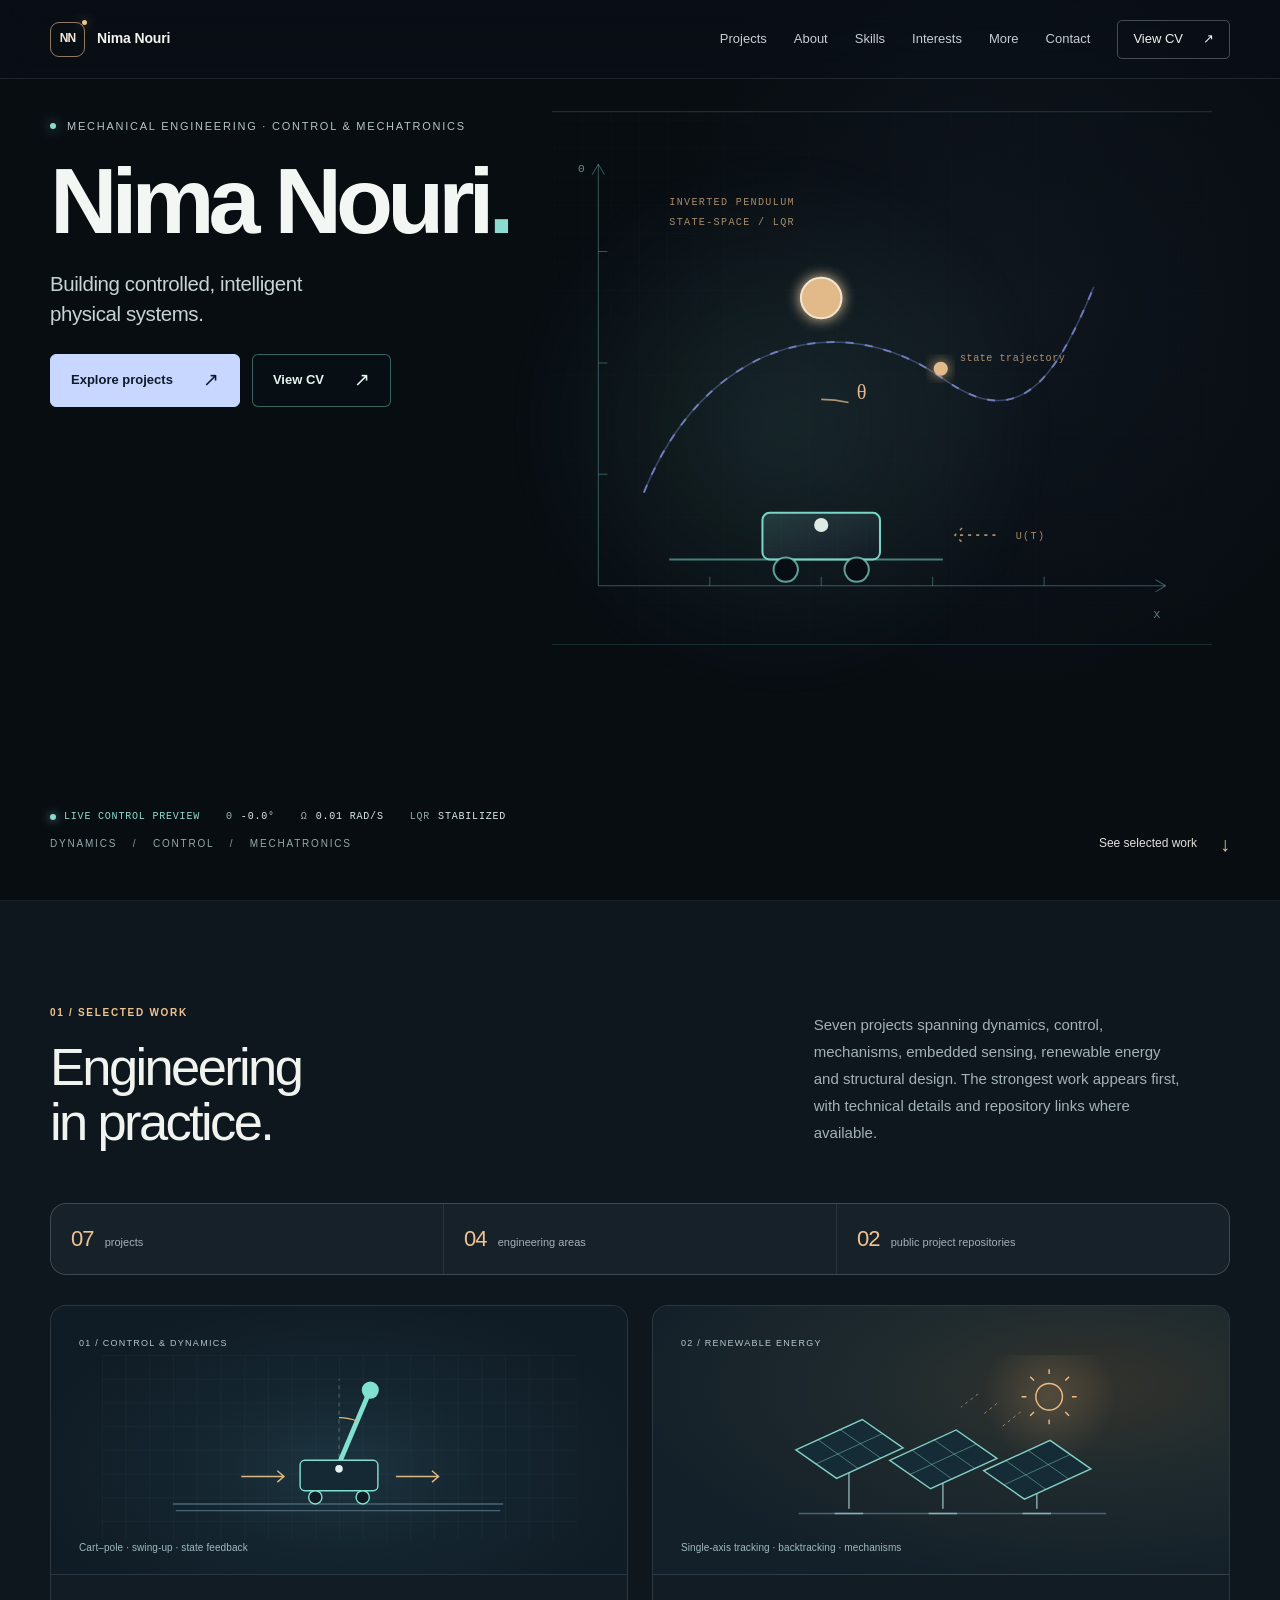
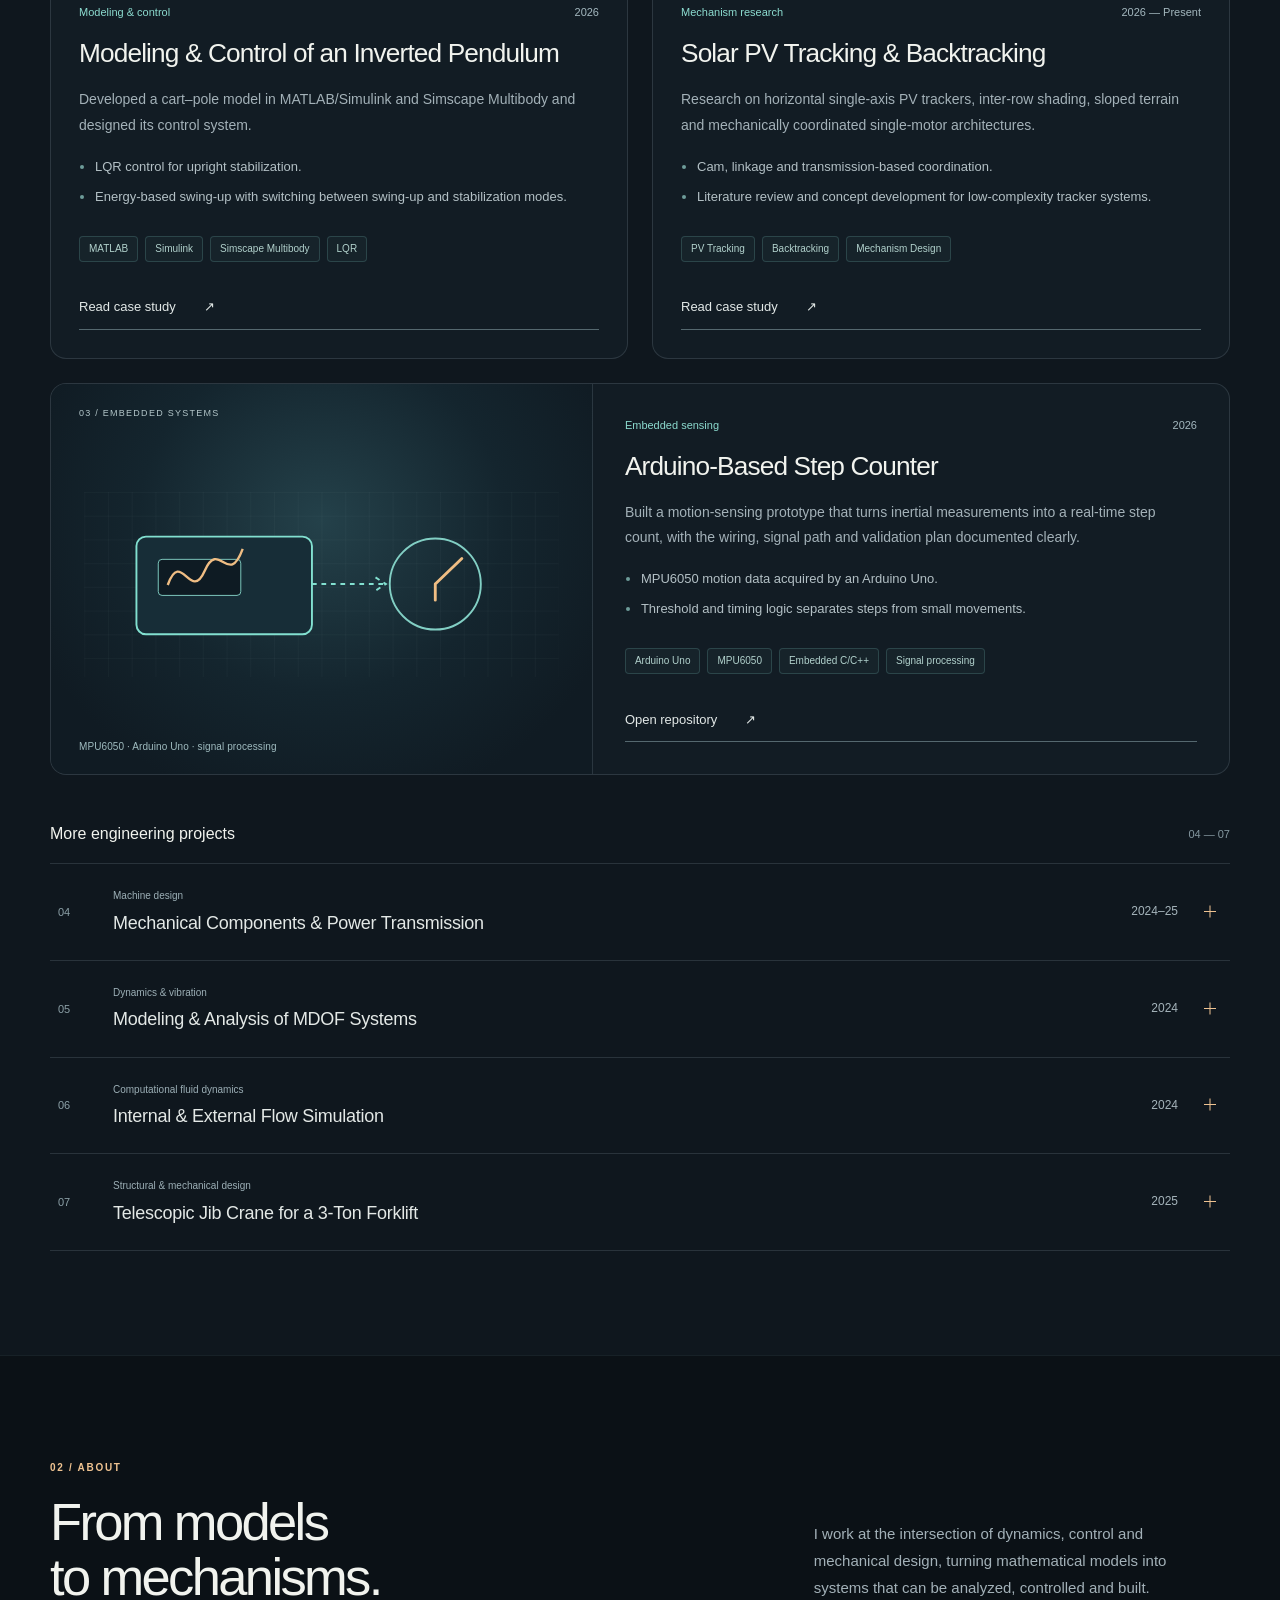
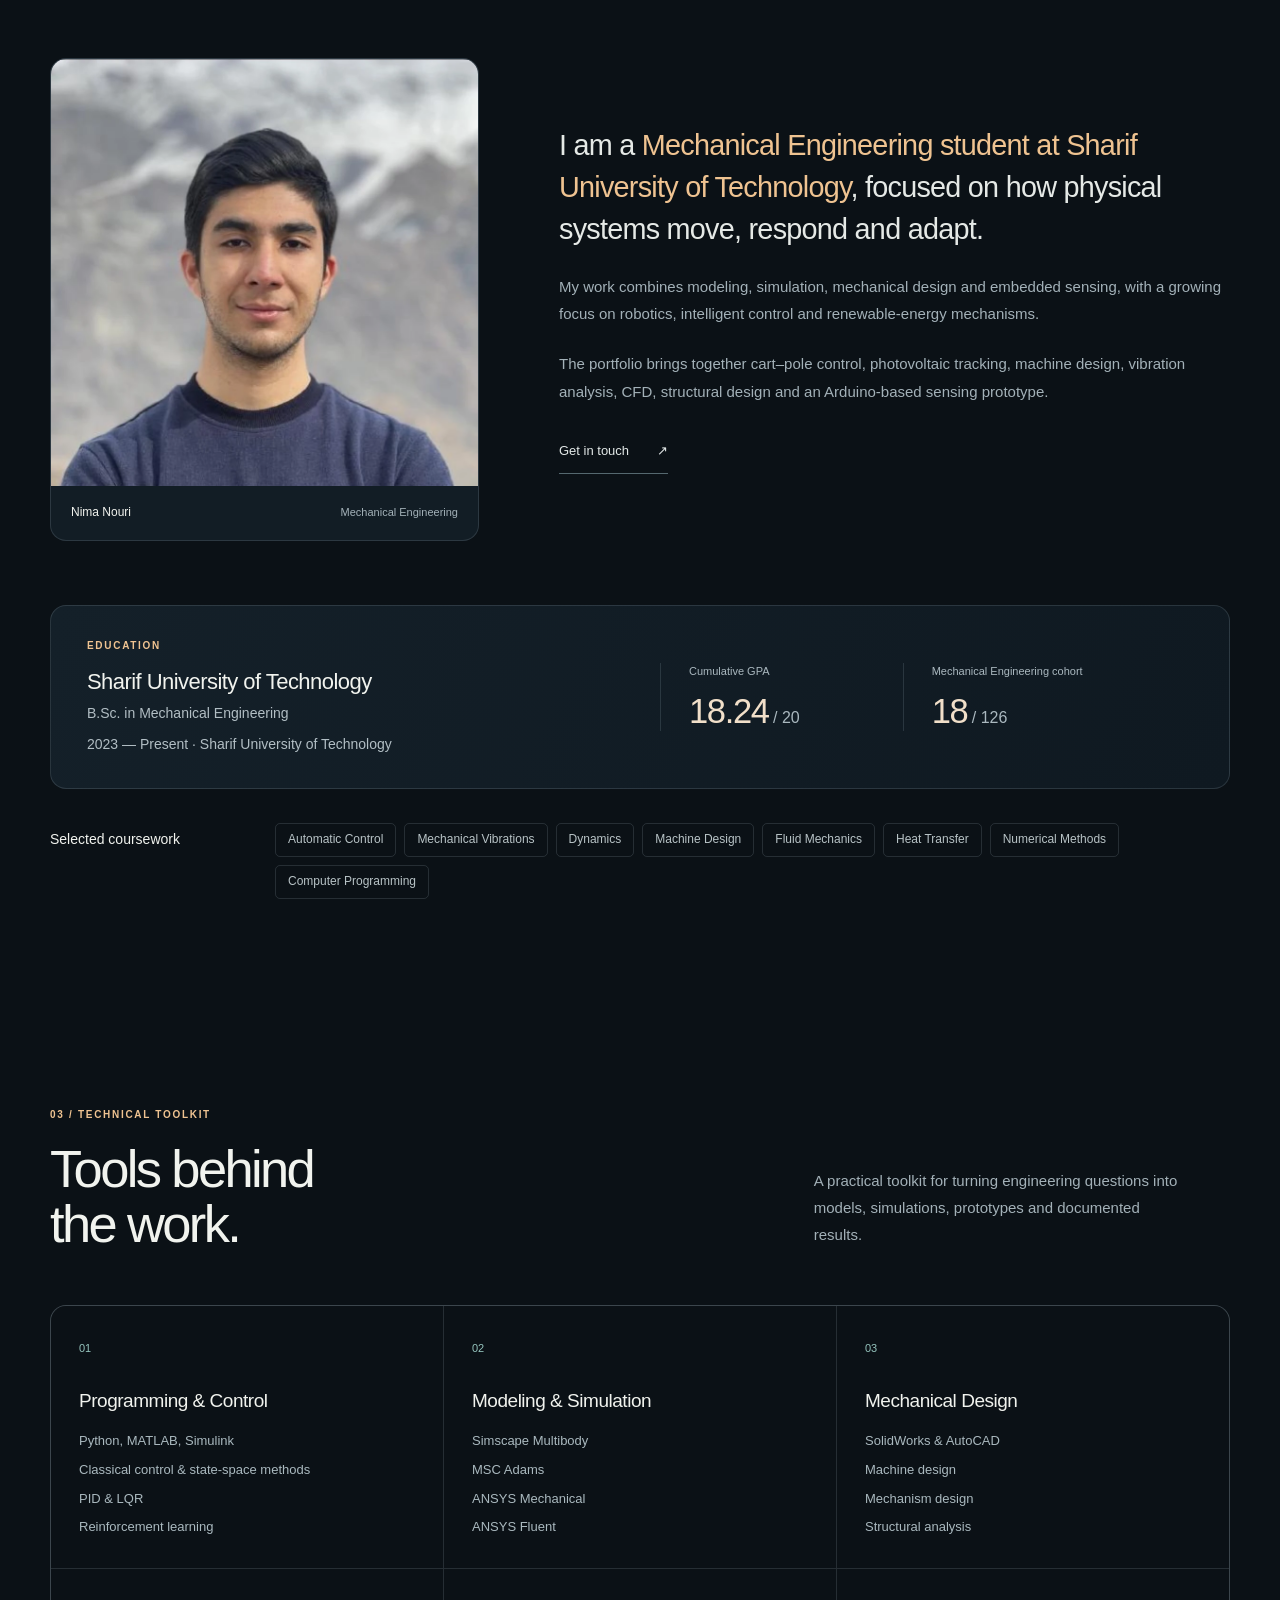
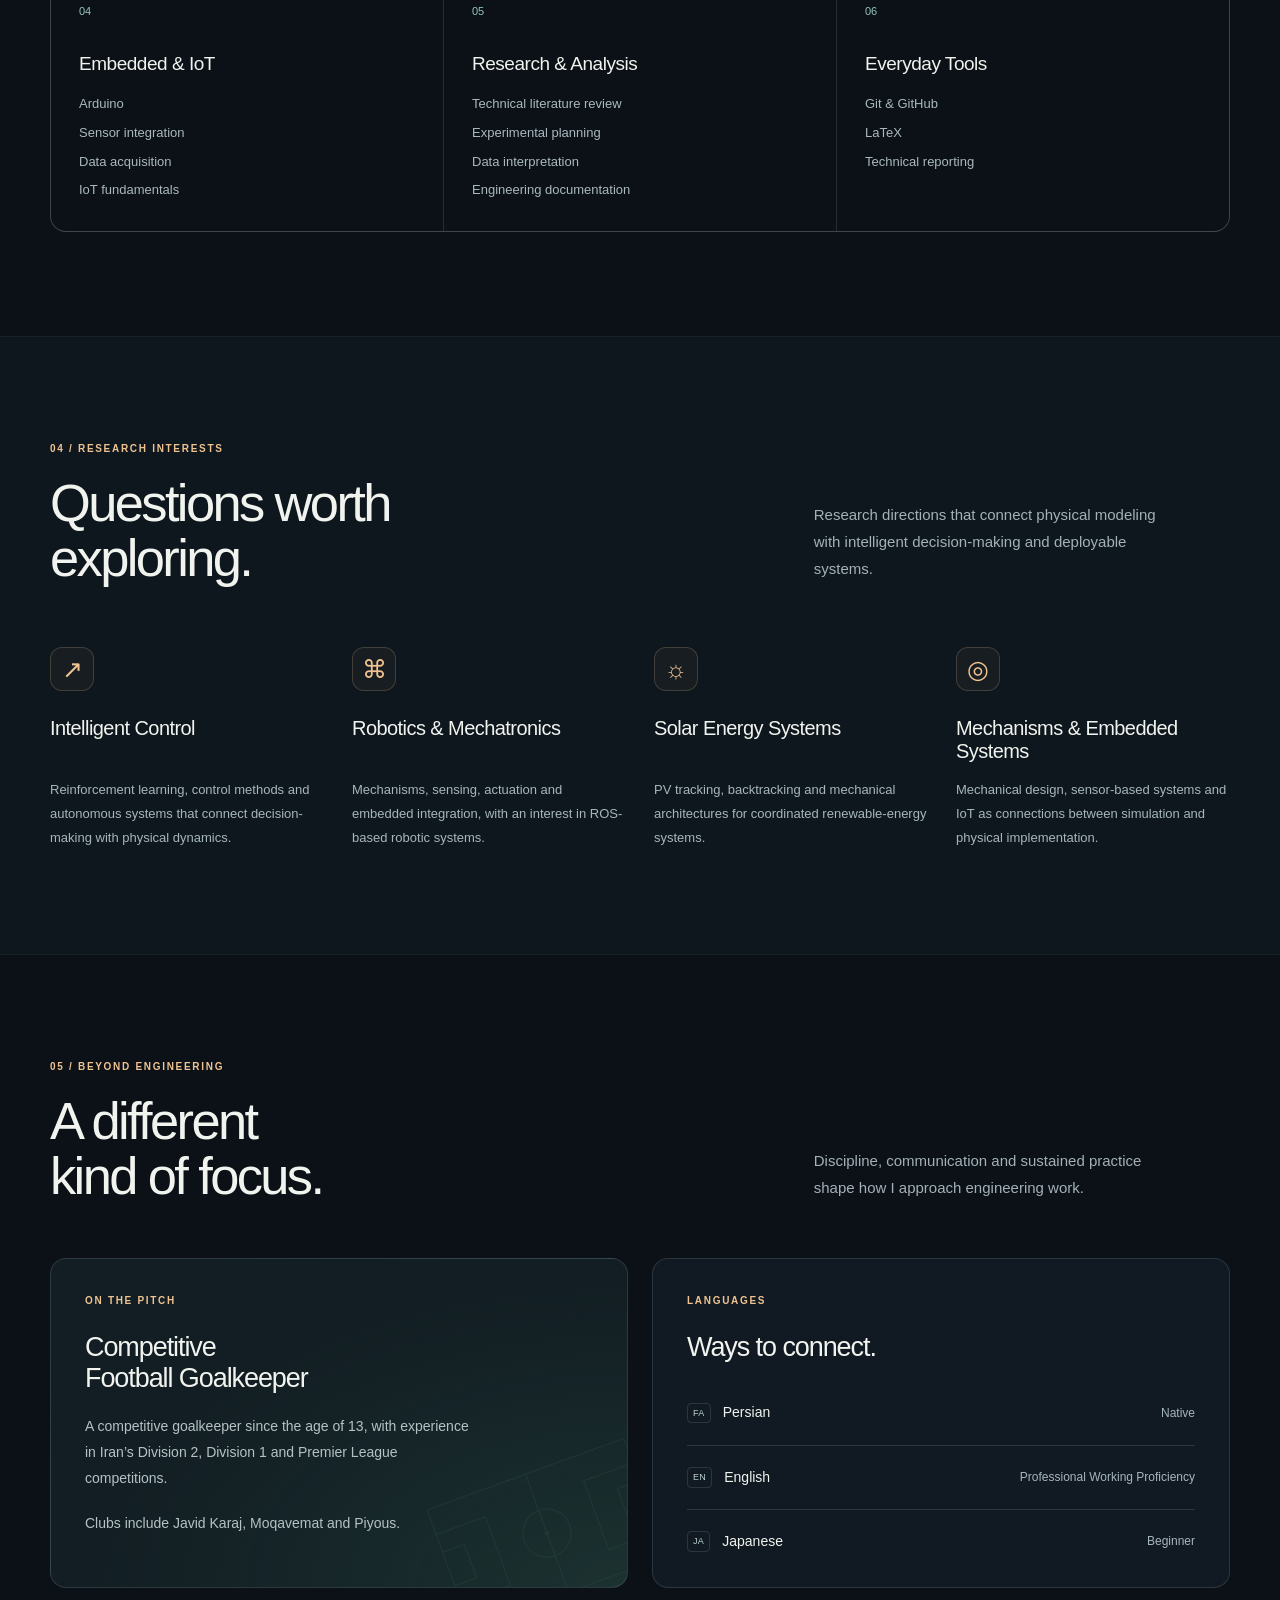
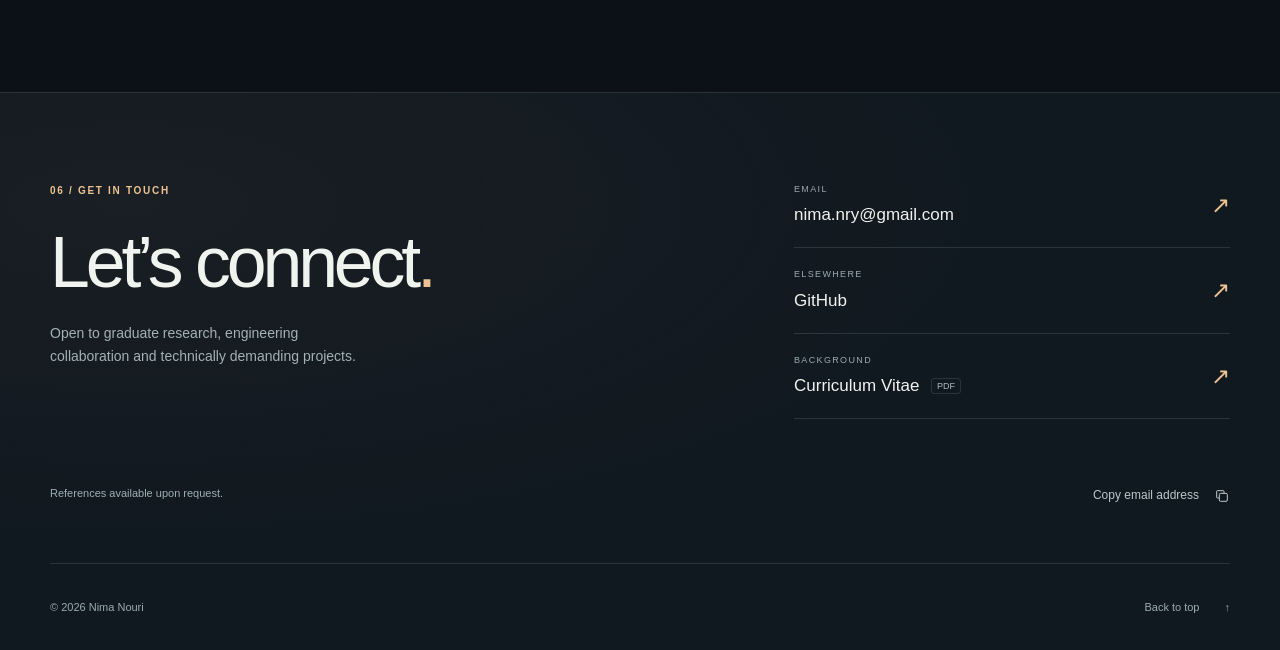
==== commit 0aa21381: "Update index.html" ====
--- a/index.html
+++ b/index.html
@@ -185,10 +185,22 @@
         </div>
         <div class="project-archive reveal">
           <div class="archive-heading"><h3>More engineering projects</h3><span>04 — 07</span></div>
-          <article class="project-row"><div class="project-row-main"><span class="project-index">04</span><span class="project-summary"><span class="project-category">Machine design</span><span class="project-name">Mechanical Components &amp; Power Transmission</span></span><span class="project-year"><time datetime="2024">2024</time>–<time datetime="2025">25</time></span></div><div class="project-detail"><p>Designed and analyzed shafts, springs, bearings, gears, gearboxes, bolted joints and welded structures.</p><ul class="tags" aria-label="Project topics"><li>Machine Design</li><li>Power Transmission</li><li>Mechanical Components</li></ul><a class="text-link" href="projects/machine-design.html">Read case study <span aria-hidden="true">↗</span></a></div></article>
-          <article class="project-row"><div class="project-row-main"><span class="project-index">05</span><span class="project-summary"><span class="project-category">Dynamics &amp; vibration</span><span class="project-name">Modeling &amp; Analysis of MDOF Systems</span></span><time datetime="2024">2024</time></div><div class="project-detail"><p>Developed mathematical and numerical models of multi-degree-of-freedom mechanical systems in MATLAB.</p><ul class="tags" aria-label="Project tools"><li>MATLAB</li><li>Dynamic Modeling</li><li>Vibration Analysis</li></ul><a class="text-link" href="projects/mdof-vibration.html">Read case study <span aria-hidden="true">↗</span></a></div></article>
-          <article class="project-row"><div class="project-row-main"><span class="project-index">06</span><span class="project-summary"><span class="project-category">Computational fluid dynamics</span><span class="project-name">Internal &amp; External Flow Simulation</span></span><time datetime="2024">2024</time></div><div class="project-detail"><p>Performed numerical analysis of internal and external fluid-flow problems using ANSYS Fluent, including airfoil aerodynamics and internal pipe-flow simulations.</p><ul class="tags" aria-label="Project tools"><li>ANSYS Fluent</li><li>CFD</li><li>Airfoil Aerodynamics</li></ul><a class="text-link" href="projects/cfd-simulations.html">Read case study <span aria-hidden="true">↗</span></a></div></article>
-          <article class="project-row project-row-crane"><div class="project-row-main"><span class="project-index">07</span><span class="project-summary"><span class="project-category">Structural &amp; mechanical design</span><span class="project-name">Telescopic Jib Crane for a 3-Ton Forklift</span></span><time datetime="2025">2025</time></div><div class="project-detail"><p>Designed an adjustable telescopic jib crane with a 1.5-ton design load, complete CAD assembly and a SolidWorks Simulation study.</p><ul class="tags" aria-label="Project tools"><li>SolidWorks</li><li>FEA</li><li>CAD</li><li>Structural Design</li></ul><div class="project-links"><a class="text-link" href="projects/jib-crane.html">Read case study <span aria-hidden="true">↗</span></a><a class="text-link" href="https://github.com/nima-nry/jib-crane-project" target="_blank" rel="noopener noreferrer">Repository <span aria-hidden="true">↗</span></a></div></div></article>
+          <details class="project-row">
+            <summary><span class="project-index">04</span><span class="project-summary"><span class="project-category">Machine design</span><span class="project-name">Mechanical Components &amp; Power Transmission</span></span><span class="project-year"><time datetime="2024">2024</time>–<time datetime="2025">25</time></span><span class="expand-icon" aria-hidden="true"></span></summary>
+            <div class="project-detail"><p>Designed and analyzed shafts, springs, bearings, gears, gearboxes, bolted joints and welded structures.</p><ul class="tags" aria-label="Project topics"><li>Machine Design</li><li>Power Transmission</li><li>Mechanical Components</li></ul><a class="text-link" href="projects/machine-design.html">Read case study <span aria-hidden="true">↗</span></a></div>
+          </details>
+          <details class="project-row">
+            <summary><span class="project-index">05</span><span class="project-summary"><span class="project-category">Dynamics &amp; vibration</span><span class="project-name">Modeling &amp; Analysis of MDOF Systems</span></span><time datetime="2024">2024</time><span class="expand-icon" aria-hidden="true"></span></summary>
+            <div class="project-detail"><p>Developed mathematical and numerical models of multi-degree-of-freedom mechanical systems in MATLAB.</p><ul class="tags" aria-label="Project tools"><li>MATLAB</li><li>Dynamic Modeling</li><li>Vibration Analysis</li></ul><a class="text-link" href="projects/mdof-vibration.html">Read case study <span aria-hidden="true">↗</span></a></div>
+          </details>
+          <details class="project-row">
+            <summary><span class="project-index">06</span><span class="project-summary"><span class="project-category">Computational fluid dynamics</span><span class="project-name">Internal &amp; External Flow Simulation</span></span><time datetime="2024">2024</time><span class="expand-icon" aria-hidden="true"></span></summary>
+            <div class="project-detail"><p>Performed numerical analysis of internal and external fluid-flow problems using ANSYS Fluent, including airfoil aerodynamics and internal pipe-flow simulations.</p><ul class="tags" aria-label="Project tools"><li>ANSYS Fluent</li><li>CFD</li><li>Airfoil Aerodynamics</li></ul><a class="text-link" href="projects/cfd-simulations.html">Read case study <span aria-hidden="true">↗</span></a></div>
+          </details>
+          <details class="project-row project-row-crane">
+            <summary><span class="project-index">07</span><span class="project-summary"><span class="project-category">Structural &amp; mechanical design</span><span class="project-name">Telescopic Jib Crane for a 3-Ton Forklift</span></span><time datetime="2025">2025</time><span class="expand-icon" aria-hidden="true"></span></summary>
+            <div class="project-detail"><p>Designed an adjustable telescopic jib crane with a 1.5-ton design load, complete CAD assembly and a SolidWorks Simulation study.</p><ul class="tags" aria-label="Project tools"><li>SolidWorks</li><li>FEA</li><li>CAD</li><li>Structural Design</li></ul><div class="project-links"><a class="text-link" href="projects/jib-crane.html">Read case study <span aria-hidden="true">↗</span></a><a class="text-link" href="https://github.com/nima-nry/jib-crane-project" target="_blank" rel="noopener noreferrer">Repository <span aria-hidden="true">↗</span></a></div></div>
+          </details>
         </div>
       </div>
     </section>
